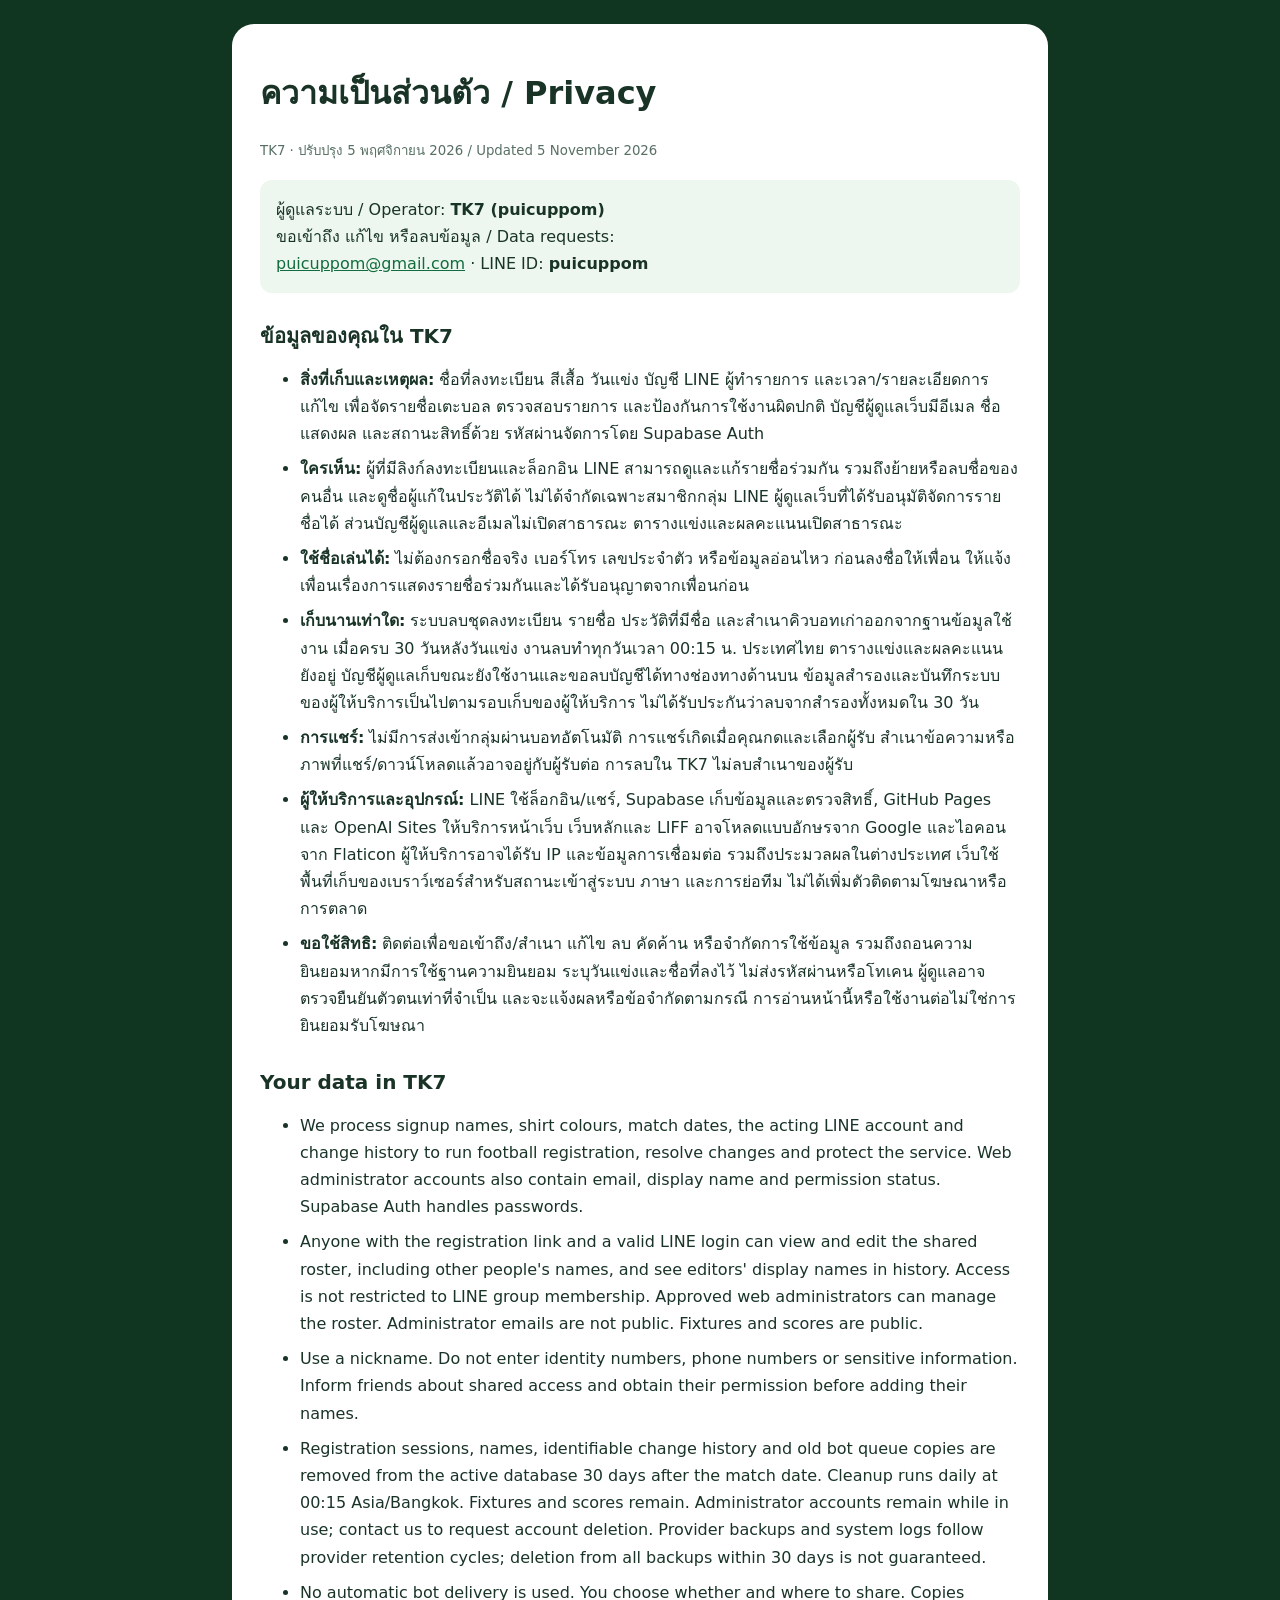
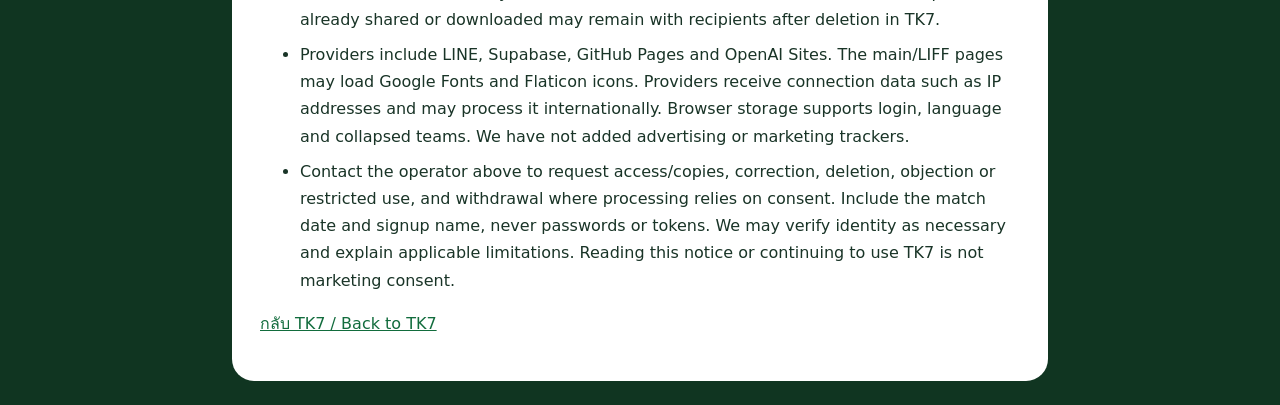
==== privacy.html @ 13239fbf "Audit privacy, enforce 30-day registration retention and fix browser recovery for 5.1.1" ====
<!doctype html>
<html lang="th">
<head>
<meta charset="utf-8">
<meta name="viewport" content="width=device-width,initial-scale=1">
<meta name="referrer" content="no-referrer">
<meta http-equiv="Content-Security-Policy" content="default-src 'none'; style-src 'unsafe-inline'; base-uri 'none'; form-action 'none'">
<title>TK7 · ความเป็นส่วนตัว / Privacy</title>
<style>body{margin:0;background:#103521;color:#193427;font:16px/1.7 system-ui,sans-serif}main{max-width:760px;margin:24px auto;padding:28px;background:#fff;border-radius:22px}h1,h2{line-height:1.3}h2{font-size:20px;margin-top:30px}a{color:#126c3d}small{color:#587063}.contact{padding:16px;background:#edf7ef;border-radius:12px}li{margin:8px 0}@media(max-width:800px){main{margin:12px;padding:20px}}</style>
</head>
<body><main>
<h1>ความเป็นส่วนตัว / Privacy</h1>
<small>TK7 · ปรับปรุง 5 พฤศจิกายน 2026 / Updated 5 November 2026</small>
<p class="contact">ผู้ดูแลระบบ / Operator: <strong>TK7 (puicuppom)</strong><br>ขอเข้าถึง แก้ไข หรือลบข้อมูล / Data requests:<br><a href="mailto:puicuppom@gmail.com?subject=TK7%20personal%20data%20request">puicuppom@gmail.com</a> · LINE ID: <strong>puicuppom</strong></p>
<section aria-labelledby="thai"><h2 id="thai">ข้อมูลของคุณใน TK7</h2>
<ul>
<li><strong>สิ่งที่เก็บและเหตุผล:</strong> ชื่อที่ลงทะเบียน สีเสื้อ วันแข่ง บัญชี LINE ผู้ทำรายการ และเวลา/รายละเอียดการแก้ไข เพื่อจัดรายชื่อเตะบอล ตรวจสอบรายการ และป้องกันการใช้งานผิดปกติ บัญชีผู้ดูแลเว็บมีอีเมล ชื่อแสดงผล และสถานะสิทธิ์ด้วย รหัสผ่านจัดการโดย Supabase Auth</li>
<li><strong>ใครเห็น:</strong> ผู้ที่มีลิงก์ลงทะเบียนและล็อกอิน LINE สามารถดูและแก้รายชื่อร่วมกัน รวมถึงย้ายหรือลบชื่อของคนอื่น และดูชื่อผู้แก้ในประวัติได้ ไม่ได้จำกัดเฉพาะสมาชิกกลุ่ม LINE ผู้ดูแลเว็บที่ได้รับอนุมัติจัดการรายชื่อได้ ส่วนบัญชีผู้ดูแลและอีเมลไม่เปิดสาธารณะ ตารางแข่งและผลคะแนนเปิดสาธารณะ</li>
<li><strong>ใช้ชื่อเล่นได้:</strong> ไม่ต้องกรอกชื่อจริง เบอร์โทร เลขประจำตัว หรือข้อมูลอ่อนไหว ก่อนลงชื่อให้เพื่อน ให้แจ้งเพื่อนเรื่องการแสดงรายชื่อร่วมกันและได้รับอนุญาตจากเพื่อนก่อน</li>
<li><strong>เก็บนานเท่าใด:</strong> ระบบลบชุดลงทะเบียน รายชื่อ ประวัติที่มีชื่อ และสำเนาคิวบอทเก่าออกจากฐานข้อมูลใช้งาน เมื่อครบ 30 วันหลังวันแข่ง งานลบทำทุกวันเวลา 00:15 น. ประเทศไทย ตารางแข่งและผลคะแนนยังอยู่ บัญชีผู้ดูแลเก็บขณะยังใช้งานและขอลบบัญชีได้ทางช่องทางด้านบน ข้อมูลสำรองและบันทึกระบบของผู้ให้บริการเป็นไปตามรอบเก็บของผู้ให้บริการ ไม่ได้รับประกันว่าลบจากสำรองทั้งหมดใน 30 วัน</li>
<li><strong>การแชร์:</strong> ไม่มีการส่งเข้ากลุ่มผ่านบอทอัตโนมัติ การแชร์เกิดเมื่อคุณกดและเลือกผู้รับ สำเนาข้อความหรือภาพที่แชร์/ดาวน์โหลดแล้วอาจอยู่กับผู้รับต่อ การลบใน TK7 ไม่ลบสำเนาของผู้รับ</li>
<li><strong>ผู้ให้บริการและอุปกรณ์:</strong> LINE ใช้ล็อกอิน/แชร์, Supabase เก็บข้อมูลและตรวจสิทธิ์, GitHub Pages และ OpenAI Sites ให้บริการหน้าเว็บ เว็บหลักและ LIFF อาจโหลดแบบอักษรจาก Google และไอคอนจาก Flaticon ผู้ให้บริการอาจได้รับ IP และข้อมูลการเชื่อมต่อ รวมถึงประมวลผลในต่างประเทศ เว็บใช้พื้นที่เก็บของเบราว์เซอร์สำหรับสถานะเข้าสู่ระบบ ภาษา และการย่อทีม ไม่ได้เพิ่มตัวติดตามโฆษณาหรือการตลาด</li>
<li><strong>ขอใช้สิทธิ:</strong> ติดต่อเพื่อขอเข้าถึง/สำเนา แก้ไข ลบ คัดค้าน หรือจำกัดการใช้ข้อมูล รวมถึงถอนความยินยอมหากมีการใช้ฐานความยินยอม ระบุวันแข่งและชื่อที่ลงไว้ ไม่ส่งรหัสผ่านหรือโทเคน ผู้ดูแลอาจตรวจยืนยันตัวตนเท่าที่จำเป็น และจะแจ้งผลหรือข้อจำกัดตามกรณี การอ่านหน้านี้หรือใช้งานต่อไม่ใช่การยินยอมรับโฆษณา</li>
</ul></section>
<section lang="en" aria-labelledby="english"><h2 id="english">Your data in TK7</h2>
<ul>
<li>We process signup names, shirt colours, match dates, the acting LINE account and change history to run football registration, resolve changes and protect the service. Web administrator accounts also contain email, display name and permission status. Supabase Auth handles passwords.</li>
<li>Anyone with the registration link and a valid LINE login can view and edit the shared roster, including other people's names, and see editors' display names in history. Access is not restricted to LINE group membership. Approved web administrators can manage the roster. Administrator emails are not public. Fixtures and scores are public.</li>
<li>Use a nickname. Do not enter identity numbers, phone numbers or sensitive information. Inform friends about shared access and obtain their permission before adding their names.</li>
<li>Registration sessions, names, identifiable change history and old bot queue copies are removed from the active database 30 days after the match date. Cleanup runs daily at 00:15 Asia/Bangkok. Fixtures and scores remain. Administrator accounts remain while in use; contact us to request account deletion. Provider backups and system logs follow provider retention cycles; deletion from all backups within 30 days is not guaranteed.</li>
<li>No automatic bot delivery is used. You choose whether and where to share. Copies already shared or downloaded may remain with recipients after deletion in TK7.</li>
<li>Providers include LINE, Supabase, GitHub Pages and OpenAI Sites. The main/LIFF pages may load Google Fonts and Flaticon icons. Providers receive connection data such as IP addresses and may process it internationally. Browser storage supports login, language and collapsed teams. We have not added advertising or marketing trackers.</li>
<li>Contact the operator above to request access/copies, correction, deletion, objection or restricted use, and withdrawal where processing relies on consent. Include the match date and signup name, never passwords or tokens. We may verify identity as necessary and explain applicable limitations. Reading this notice or continuing to use TK7 is not marketing consent.</li>
</ul></section>
<p><a href="https://puimanagerfootball.github.io/TK7/" rel="noreferrer">กลับ TK7 / Back to TK7</a></p>
</main></body></html>
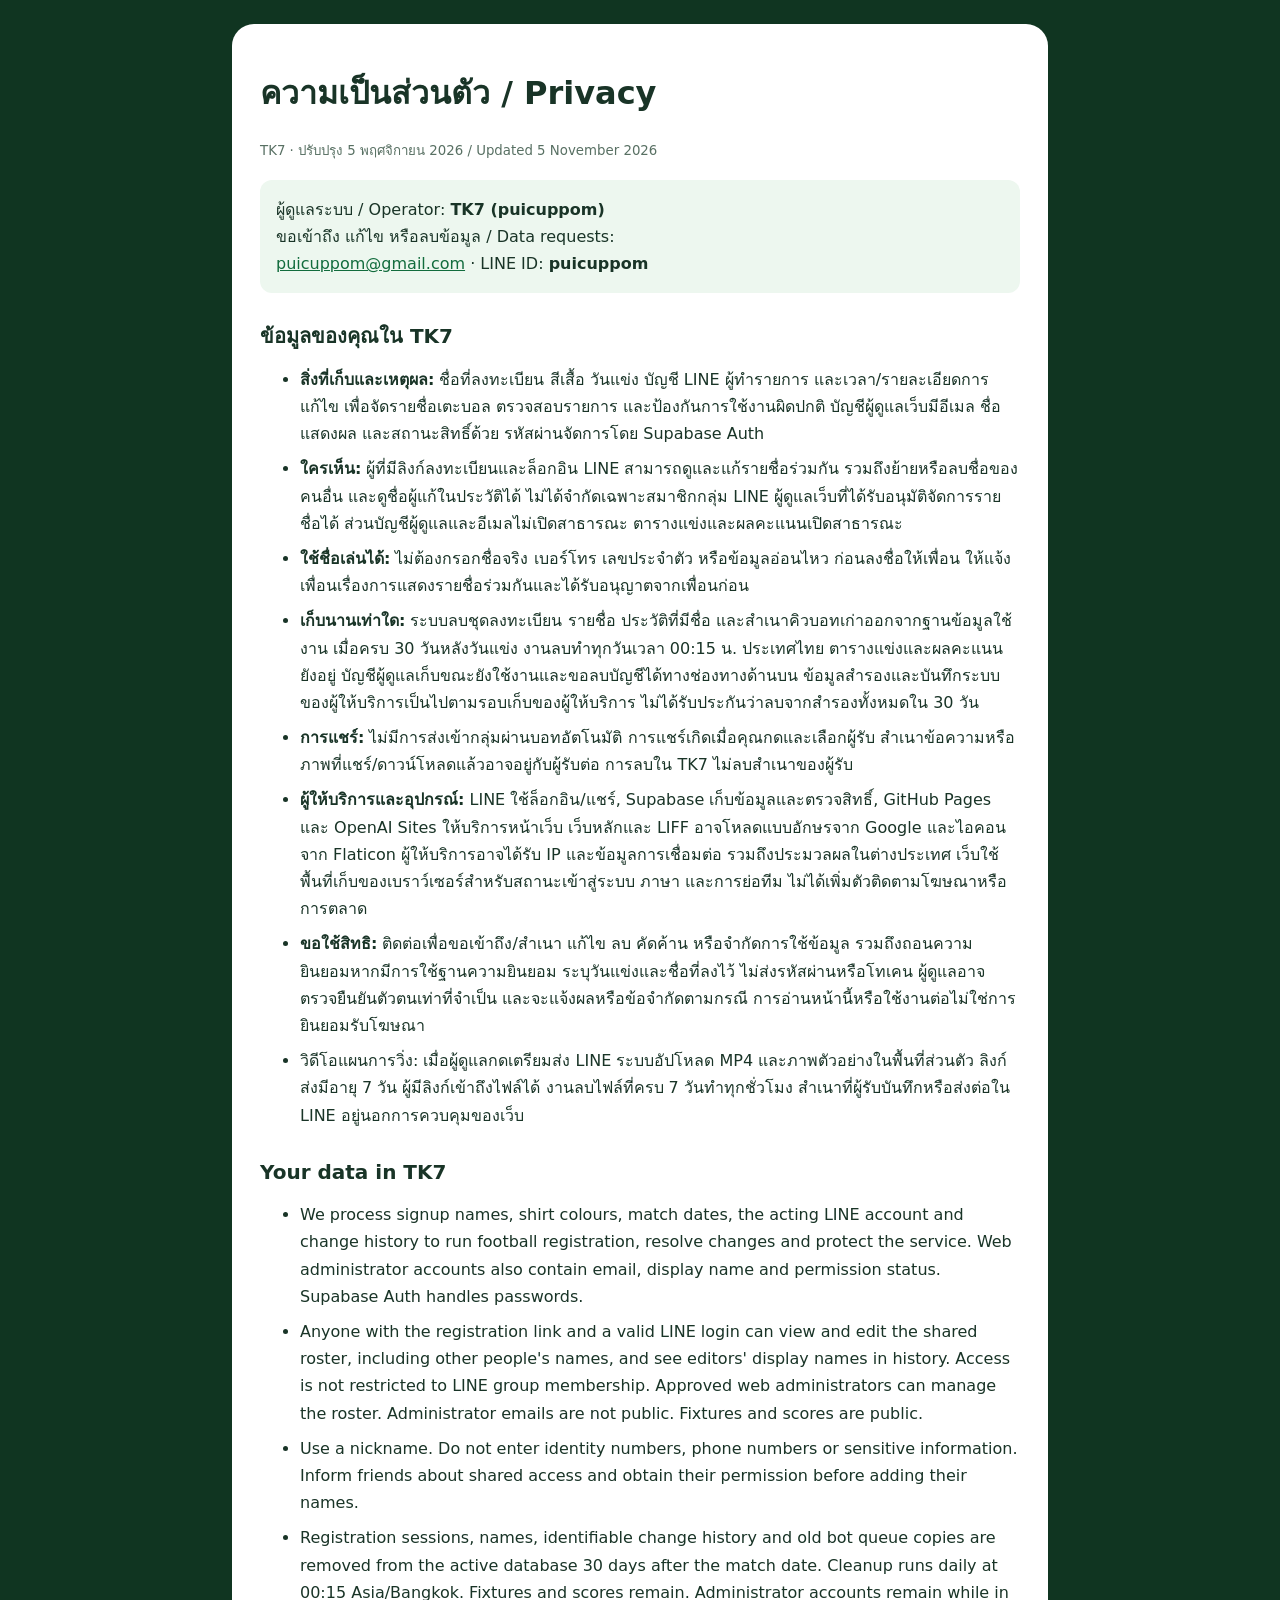
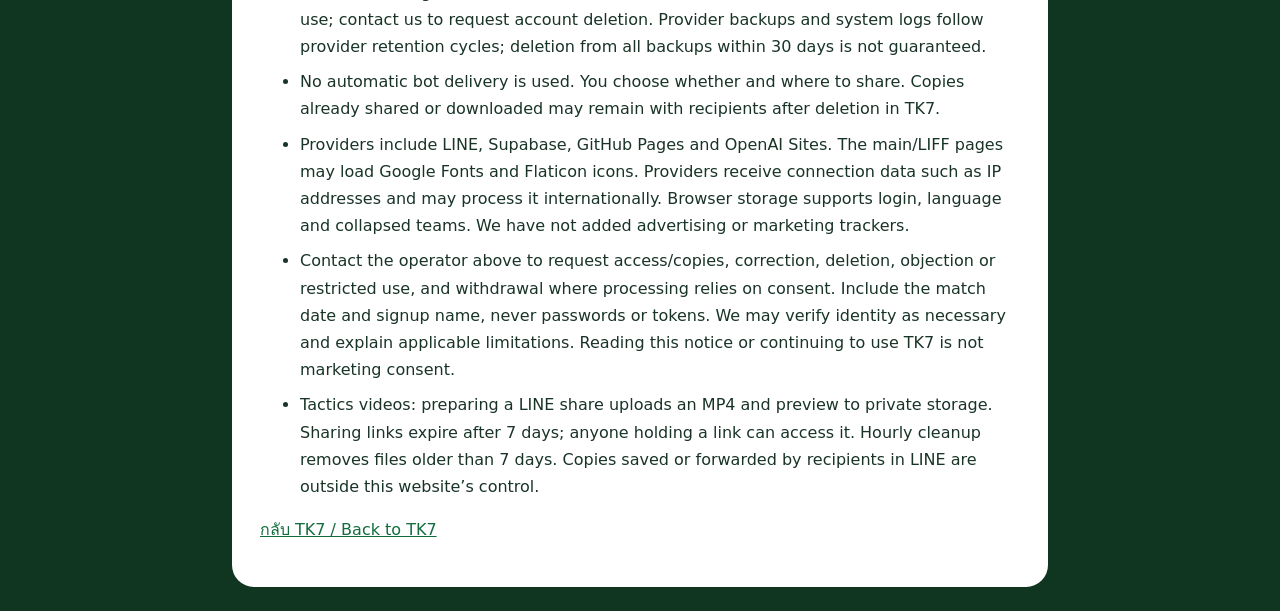
==== commit 6c1ff8db: "Fix desktop LINE video sharing with private temporary media" ====
--- a/privacy.html
+++ b/privacy.html
@@ -21,7 +21,7 @@
 <li><strong>การแชร์:</strong> ไม่มีการส่งเข้ากลุ่มผ่านบอทอัตโนมัติ การแชร์เกิดเมื่อคุณกดและเลือกผู้รับ สำเนาข้อความหรือภาพที่แชร์/ดาวน์โหลดแล้วอาจอยู่กับผู้รับต่อ การลบใน TK7 ไม่ลบสำเนาของผู้รับ</li>
 <li><strong>ผู้ให้บริการและอุปกรณ์:</strong> LINE ใช้ล็อกอิน/แชร์, Supabase เก็บข้อมูลและตรวจสิทธิ์, GitHub Pages และ OpenAI Sites ให้บริการหน้าเว็บ เว็บหลักและ LIFF อาจโหลดแบบอักษรจาก Google และไอคอนจาก Flaticon ผู้ให้บริการอาจได้รับ IP และข้อมูลการเชื่อมต่อ รวมถึงประมวลผลในต่างประเทศ เว็บใช้พื้นที่เก็บของเบราว์เซอร์สำหรับสถานะเข้าสู่ระบบ ภาษา และการย่อทีม ไม่ได้เพิ่มตัวติดตามโฆษณาหรือการตลาด</li>
 <li><strong>ขอใช้สิทธิ:</strong> ติดต่อเพื่อขอเข้าถึง/สำเนา แก้ไข ลบ คัดค้าน หรือจำกัดการใช้ข้อมูล รวมถึงถอนความยินยอมหากมีการใช้ฐานความยินยอม ระบุวันแข่งและชื่อที่ลงไว้ ไม่ส่งรหัสผ่านหรือโทเคน ผู้ดูแลอาจตรวจยืนยันตัวตนเท่าที่จำเป็น และจะแจ้งผลหรือข้อจำกัดตามกรณี การอ่านหน้านี้หรือใช้งานต่อไม่ใช่การยินยอมรับโฆษณา</li>
-</ul></section>
+<li>วิดีโอแผนการวิ่ง: เมื่อผู้ดูแลกดเตรียมส่ง LINE ระบบอัปโหลด MP4 และภาพตัวอย่างในพื้นที่ส่วนตัว ลิงก์ส่งมีอายุ 7 วัน ผู้มีลิงก์เข้าถึงไฟล์ได้ งานลบไฟล์ที่ครบ 7 วันทำทุกชั่วโมง สำเนาที่ผู้รับบันทึกหรือส่งต่อใน LINE อยู่นอกการควบคุมของเว็บ</li></ul></section>
 <section lang="en" aria-labelledby="english"><h2 id="english">Your data in TK7</h2>
 <ul>
 <li>We process signup names, shirt colours, match dates, the acting LINE account and change history to run football registration, resolve changes and protect the service. Web administrator accounts also contain email, display name and permission status. Supabase Auth handles passwords.</li>
@@ -31,6 +31,6 @@
 <li>No automatic bot delivery is used. You choose whether and where to share. Copies already shared or downloaded may remain with recipients after deletion in TK7.</li>
 <li>Providers include LINE, Supabase, GitHub Pages and OpenAI Sites. The main/LIFF pages may load Google Fonts and Flaticon icons. Providers receive connection data such as IP addresses and may process it internationally. Browser storage supports login, language and collapsed teams. We have not added advertising or marketing trackers.</li>
 <li>Contact the operator above to request access/copies, correction, deletion, objection or restricted use, and withdrawal where processing relies on consent. Include the match date and signup name, never passwords or tokens. We may verify identity as necessary and explain applicable limitations. Reading this notice or continuing to use TK7 is not marketing consent.</li>
-</ul></section>
+<li>Tactics videos: preparing a LINE share uploads an MP4 and preview to private storage. Sharing links expire after 7 days; anyone holding a link can access it. Hourly cleanup removes files older than 7 days. Copies saved or forwarded by recipients in LINE are outside this website’s control.</li></ul></section>
 <p><a href="https://puimanagerfootball.github.io/TK7/" rel="noreferrer">กลับ TK7 / Back to TK7</a></p>
 </main></body></html>
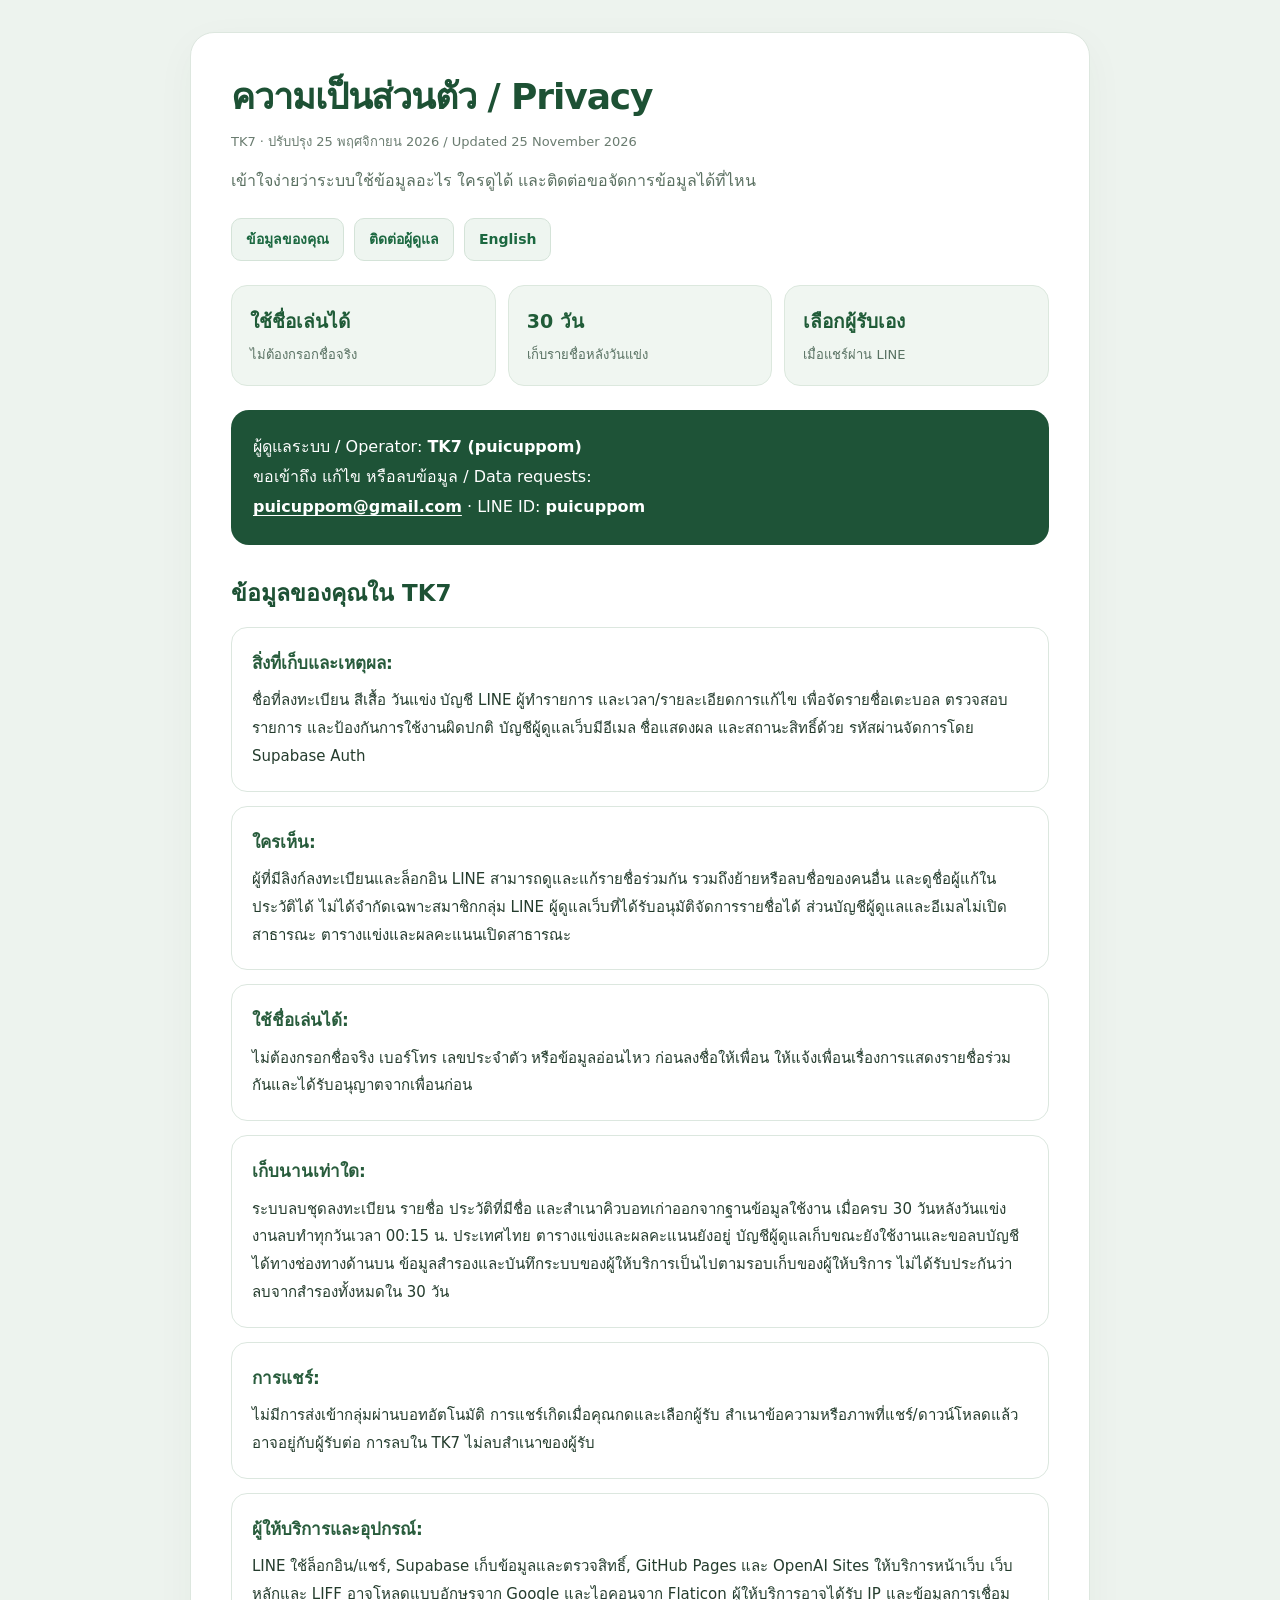
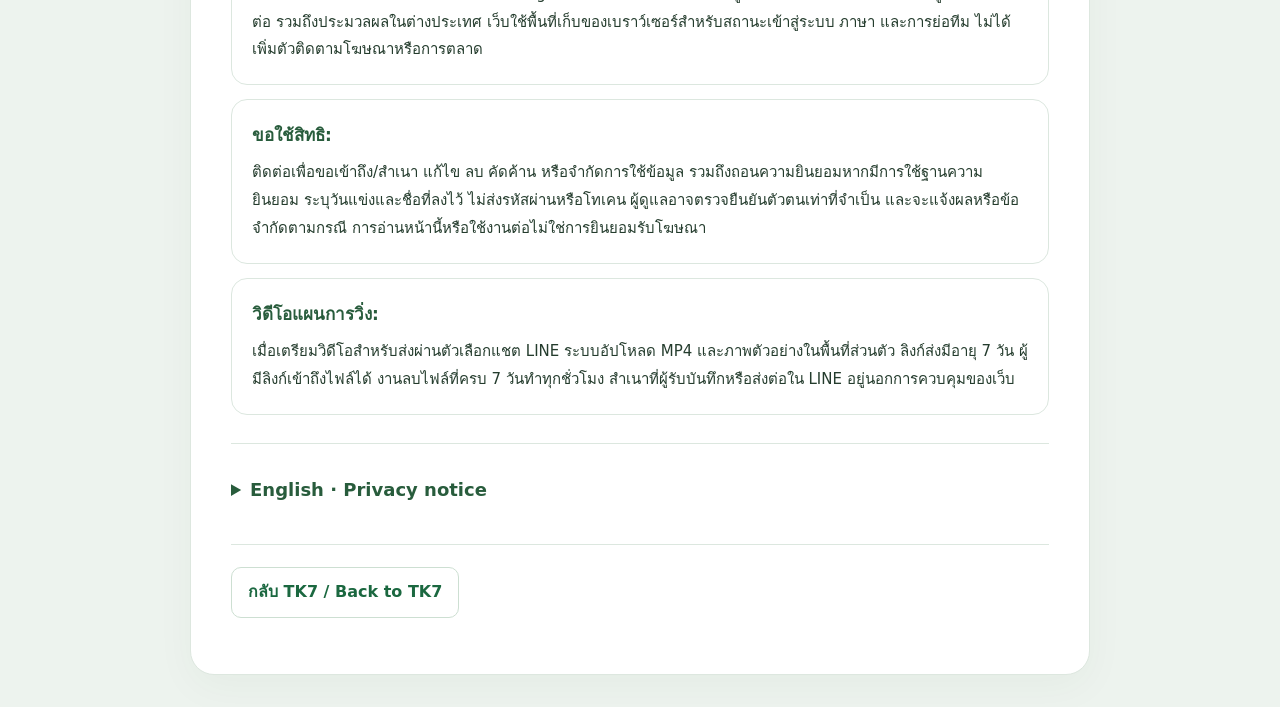
==== commit d3f58ad7: "Organize privacy help and member panels with consistent mobile colors for 6.9.5" ====
--- a/privacy.html
+++ b/privacy.html
@@ -6,12 +6,14 @@
 <meta name="referrer" content="no-referrer">
 <meta http-equiv="Content-Security-Policy" content="default-src 'none'; style-src 'unsafe-inline'; base-uri 'none'; form-action 'none'">
 <title>TK7 · ความเป็นส่วนตัว / Privacy</title>
-<style>body{margin:0;background:#103521;color:#193427;font:16px/1.7 system-ui,sans-serif}main{max-width:760px;margin:24px auto;padding:28px;background:#fff;border-radius:22px}h1,h2{line-height:1.3}h2{font-size:20px;margin-top:30px}a{color:#126c3d}small{color:#587063}.contact{padding:16px;background:#edf7ef;border-radius:12px}li{margin:8px 0}@media(max-width:800px){main{margin:12px;padding:20px}}</style>
+<style>
+*{box-sizing:border-box}html{scroll-behavior:smooth;scroll-padding-top:20px}body{margin:0;background:#edf3ee;color:#243c2d;font:16px/1.8 system-ui,sans-serif}main{max-width:900px;margin:32px auto;padding:40px;background:#fff;border:1px solid #dde7df;border-radius:24px;box-shadow:0 12px 40px #1c46200a}h1{font-size:clamp(25px,4vw,36px);letter-spacing:-.03em;margin:0 0 8px;line-height:1.35;color:#1d5134}h2{font-size:23px;line-height:1.4;margin:32px 0 18px;color:#1d5134}small{display:block;color:#6a7c70;font-size:13px}a{color:#1b6840;text-underline-offset:3px;overflow-wrap:anywhere}a:focus-visible,summary:focus-visible{outline:3px solid #2f759b;outline-offset:4px}nav{display:flex;gap:10px;flex-wrap:wrap;margin:22px 0}nav a{padding:8px 14px;background:#eef5f0;border:1px solid #d4e3d8;border-radius:10px;text-decoration:none;font-size:14px;font-weight:600}.privacy-lead{color:#5a7061;max-width:65ch;margin:14px 0}.privacy-facts{display:grid;grid-template-columns:repeat(3,minmax(0,1fr));gap:12px;margin:24px 0}.privacy-facts div{padding:18px;background:#f0f6f1;border:1px solid #dce8de;border-radius:16px}.privacy-facts strong{display:block;font-size:19px;color:#205c38}.privacy-facts span{display:block;font-size:13px;color:#587162;margin-top:5px}.contact{padding:22px;background:#1e5337;color:#fff;border-radius:18px;line-height:1.9}.contact a{color:#fff;font-weight:600}.contact strong{color:#fff}ul{list-style:none;padding:0;margin:0;display:grid;gap:14px}li{padding:20px;border:1px solid #dce7df;border-radius:16px;background:#fff;line-height:1.85;font-size:15px;overflow-wrap:anywhere}li>strong:first-child{display:block;color:#285c3c;font-size:17px;margin-bottom:8px}details{margin-top:28px;border-top:1px solid #dce7df;padding-top:20px}summary{cursor:pointer;padding:10px 0;font-size:18px;font-weight:600;color:#285c3c}details h2{margin-top:18px}.back-link{display:inline-flex;padding:10px 16px;border:1px solid #cddfd2;border-radius:10px;text-decoration:none;font-weight:600}.privacy-footer{border-top:1px solid #dce7df;margin-top:28px;padding-top:22px}@media(max-width:600px){main{margin:12px;padding:24px 18px;border-radius:20px}.privacy-facts{gap:8px}.privacy-facts div{padding:12px 9px}.privacy-facts strong{font-size:16px}.privacy-facts span{font-size:12px}li{padding:17px}.contact{padding:18px}}@media(prefers-reduced-motion:reduce){html{scroll-behavior:auto}}
+</style>
 </head>
 <body><main>
 <h1>ความเป็นส่วนตัว / Privacy</h1>
-<small>TK7 · ปรับปรุง 5 พฤศจิกายน 2026 / Updated 5 November 2026</small>
-<p class="contact">ผู้ดูแลระบบ / Operator: <strong>TK7 (puicuppom)</strong><br>ขอเข้าถึง แก้ไข หรือลบข้อมูล / Data requests:<br><a href="mailto:puicuppom@gmail.com?subject=TK7%20personal%20data%20request">puicuppom@gmail.com</a> · LINE ID: <strong>puicuppom</strong></p>
+<small>TK7 · ปรับปรุง 25 พฤศจิกายน 2026 / Updated 25 November 2026</small><p class="privacy-lead">เข้าใจง่ายว่าระบบใช้ข้อมูลอะไร ใครดูได้ และติดต่อขอจัดการข้อมูลได้ที่ไหน</p><nav aria-label="หัวข้อความเป็นส่วนตัว"><a href="#thai">ข้อมูลของคุณ</a><a href="#privacy-contact">ติดต่อผู้ดูแล</a><a href="#english-section">English</a></nav><div class="privacy-facts"><div><strong>ใช้ชื่อเล่นได้</strong><span>ไม่ต้องกรอกชื่อจริง</span></div><div><strong>30 วัน</strong><span>เก็บรายชื่อหลังวันแข่ง</span></div><div><strong>เลือกผู้รับเอง</strong><span>เมื่อแชร์ผ่าน LINE</span></div></div>
+<p class="contact" id="privacy-contact">ผู้ดูแลระบบ / Operator: <strong>TK7 (puicuppom)</strong><br>ขอเข้าถึง แก้ไข หรือลบข้อมูล / Data requests:<br><a href="mailto:puicuppom@gmail.com?subject=TK7%20personal%20data%20request">puicuppom@gmail.com</a> · LINE ID: <strong>puicuppom</strong></p>
 <section aria-labelledby="thai"><h2 id="thai">ข้อมูลของคุณใน TK7</h2>
 <ul>
 <li><strong>สิ่งที่เก็บและเหตุผล:</strong> ชื่อที่ลงทะเบียน สีเสื้อ วันแข่ง บัญชี LINE ผู้ทำรายการ และเวลา/รายละเอียดการแก้ไข เพื่อจัดรายชื่อเตะบอล ตรวจสอบรายการ และป้องกันการใช้งานผิดปกติ บัญชีผู้ดูแลเว็บมีอีเมล ชื่อแสดงผล และสถานะสิทธิ์ด้วย รหัสผ่านจัดการโดย Supabase Auth</li>
@@ -21,16 +23,16 @@
 <li><strong>การแชร์:</strong> ไม่มีการส่งเข้ากลุ่มผ่านบอทอัตโนมัติ การแชร์เกิดเมื่อคุณกดและเลือกผู้รับ สำเนาข้อความหรือภาพที่แชร์/ดาวน์โหลดแล้วอาจอยู่กับผู้รับต่อ การลบใน TK7 ไม่ลบสำเนาของผู้รับ</li>
 <li><strong>ผู้ให้บริการและอุปกรณ์:</strong> LINE ใช้ล็อกอิน/แชร์, Supabase เก็บข้อมูลและตรวจสิทธิ์, GitHub Pages และ OpenAI Sites ให้บริการหน้าเว็บ เว็บหลักและ LIFF อาจโหลดแบบอักษรจาก Google และไอคอนจาก Flaticon ผู้ให้บริการอาจได้รับ IP และข้อมูลการเชื่อมต่อ รวมถึงประมวลผลในต่างประเทศ เว็บใช้พื้นที่เก็บของเบราว์เซอร์สำหรับสถานะเข้าสู่ระบบ ภาษา และการย่อทีม ไม่ได้เพิ่มตัวติดตามโฆษณาหรือการตลาด</li>
 <li><strong>ขอใช้สิทธิ:</strong> ติดต่อเพื่อขอเข้าถึง/สำเนา แก้ไข ลบ คัดค้าน หรือจำกัดการใช้ข้อมูล รวมถึงถอนความยินยอมหากมีการใช้ฐานความยินยอม ระบุวันแข่งและชื่อที่ลงไว้ ไม่ส่งรหัสผ่านหรือโทเคน ผู้ดูแลอาจตรวจยืนยันตัวตนเท่าที่จำเป็น และจะแจ้งผลหรือข้อจำกัดตามกรณี การอ่านหน้านี้หรือใช้งานต่อไม่ใช่การยินยอมรับโฆษณา</li>
-<li>วิดีโอแผนการวิ่ง: เมื่อผู้ดูแลกดเตรียมส่ง LINE ระบบอัปโหลด MP4 และภาพตัวอย่างในพื้นที่ส่วนตัว ลิงก์ส่งมีอายุ 7 วัน ผู้มีลิงก์เข้าถึงไฟล์ได้ งานลบไฟล์ที่ครบ 7 วันทำทุกชั่วโมง สำเนาที่ผู้รับบันทึกหรือส่งต่อใน LINE อยู่นอกการควบคุมของเว็บ</li></ul></section>
-<section lang="en" aria-labelledby="english"><h2 id="english">Your data in TK7</h2>
+<li><strong>วิดีโอแผนการวิ่ง:</strong> เมื่อเตรียมวิดีโอสำหรับส่งผ่านตัวเลือกแชต LINE ระบบอัปโหลด MP4 และภาพตัวอย่างในพื้นที่ส่วนตัว ลิงก์ส่งมีอายุ 7 วัน ผู้มีลิงก์เข้าถึงไฟล์ได้ งานลบไฟล์ที่ครบ 7 วันทำทุกชั่วโมง สำเนาที่ผู้รับบันทึกหรือส่งต่อใน LINE อยู่นอกการควบคุมของเว็บ</li></ul></section>
+<details id="english-section"><summary>English · Privacy notice</summary><section lang="en" aria-labelledby="english"><h2 id="english">Your data in TK7</h2>
 <ul>
-<li>We process signup names, shirt colours, match dates, the acting LINE account and change history to run football registration, resolve changes and protect the service. Web administrator accounts also contain email, display name and permission status. Supabase Auth handles passwords.</li>
-<li>Anyone with the registration link and a valid LINE login can view and edit the shared roster, including other people's names, and see editors' display names in history. Access is not restricted to LINE group membership. Approved web administrators can manage the roster. Administrator emails are not public. Fixtures and scores are public.</li>
-<li>Use a nickname. Do not enter identity numbers, phone numbers or sensitive information. Inform friends about shared access and obtain their permission before adding their names.</li>
-<li>Registration sessions, names, identifiable change history and old bot queue copies are removed from the active database 30 days after the match date. Cleanup runs daily at 00:15 Asia/Bangkok. Fixtures and scores remain. Administrator accounts remain while in use; contact us to request account deletion. Provider backups and system logs follow provider retention cycles; deletion from all backups within 30 days is not guaranteed.</li>
-<li>No automatic bot delivery is used. You choose whether and where to share. Copies already shared or downloaded may remain with recipients after deletion in TK7.</li>
-<li>Providers include LINE, Supabase, GitHub Pages and OpenAI Sites. The main/LIFF pages may load Google Fonts and Flaticon icons. Providers receive connection data such as IP addresses and may process it internationally. Browser storage supports login, language and collapsed teams. We have not added advertising or marketing trackers.</li>
-<li>Contact the operator above to request access/copies, correction, deletion, objection or restricted use, and withdrawal where processing relies on consent. Include the match date and signup name, never passwords or tokens. We may verify identity as necessary and explain applicable limitations. Reading this notice or continuing to use TK7 is not marketing consent.</li>
-<li>Tactics videos: preparing a LINE share uploads an MP4 and preview to private storage. Sharing links expire after 7 days; anyone holding a link can access it. Hourly cleanup removes files older than 7 days. Copies saved or forwarded by recipients in LINE are outside this website’s control.</li></ul></section>
-<p><a href="https://puimanagerfootball.github.io/TK7/" rel="noreferrer">กลับ TK7 / Back to TK7</a></p>
+<li><strong>Data we use</strong>We process signup names, shirt colours, match dates, the acting LINE account and change history to run football registration, resolve changes and protect the service. Web administrator accounts also contain email, display name and permission status. Supabase Auth handles passwords.</li>
+<li><strong>Who can access it</strong>Anyone with the registration link and a valid LINE login can view and edit the shared roster, including other people's names, and see editors' display names in history. Access is not restricted to LINE group membership. Approved web administrators can manage the roster. Administrator emails are not public. Fixtures and scores are public.</li>
+<li><strong>Use a nickname</strong>Use a nickname. Do not enter identity numbers, phone numbers or sensitive information. Inform friends about shared access and obtain their permission before adding their names.</li>
+<li><strong>How long we keep data</strong>Registration sessions, names, identifiable change history and old bot queue copies are removed from the active database 30 days after the match date. Cleanup runs daily at 00:15 Asia/Bangkok. Fixtures and scores remain. Administrator accounts remain while in use; contact us to request account deletion. Provider backups and system logs follow provider retention cycles; deletion from all backups within 30 days is not guaranteed.</li>
+<li><strong>Sharing</strong>No automatic bot delivery is used. You choose whether and where to share. Copies already shared or downloaded may remain with recipients after deletion in TK7.</li>
+<li><strong>Services and browser storage</strong>Providers include LINE, Supabase, GitHub Pages and OpenAI Sites. The main/LIFF pages may load Google Fonts and Flaticon icons. Providers receive connection data such as IP addresses and may process it internationally. Browser storage supports login, language and collapsed teams. We have not added advertising or marketing trackers.</li>
+<li><strong>Your choices and requests</strong>Contact the operator above to request access/copies, correction, deletion, objection or restricted use, and withdrawal where processing relies on consent. Include the match date and signup name, never passwords or tokens. We may verify identity as necessary and explain applicable limitations. Reading this notice or continuing to use TK7 is not marketing consent.</li>
+<li><strong>Tactics videos</strong> Preparing a LINE share uploads an MP4 and preview to private storage. Sharing links expire after 7 days; anyone holding a link can access it. Hourly cleanup removes files older than 7 days. Copies saved or forwarded by recipients in LINE are outside this website’s control.</li></ul></section>
+</details><p class="privacy-footer"><a class="back-link" href="https://puimanagerfootball.github.io/TK7/" rel="noreferrer">กลับ TK7 / Back to TK7</a></p>
 </main></body></html>
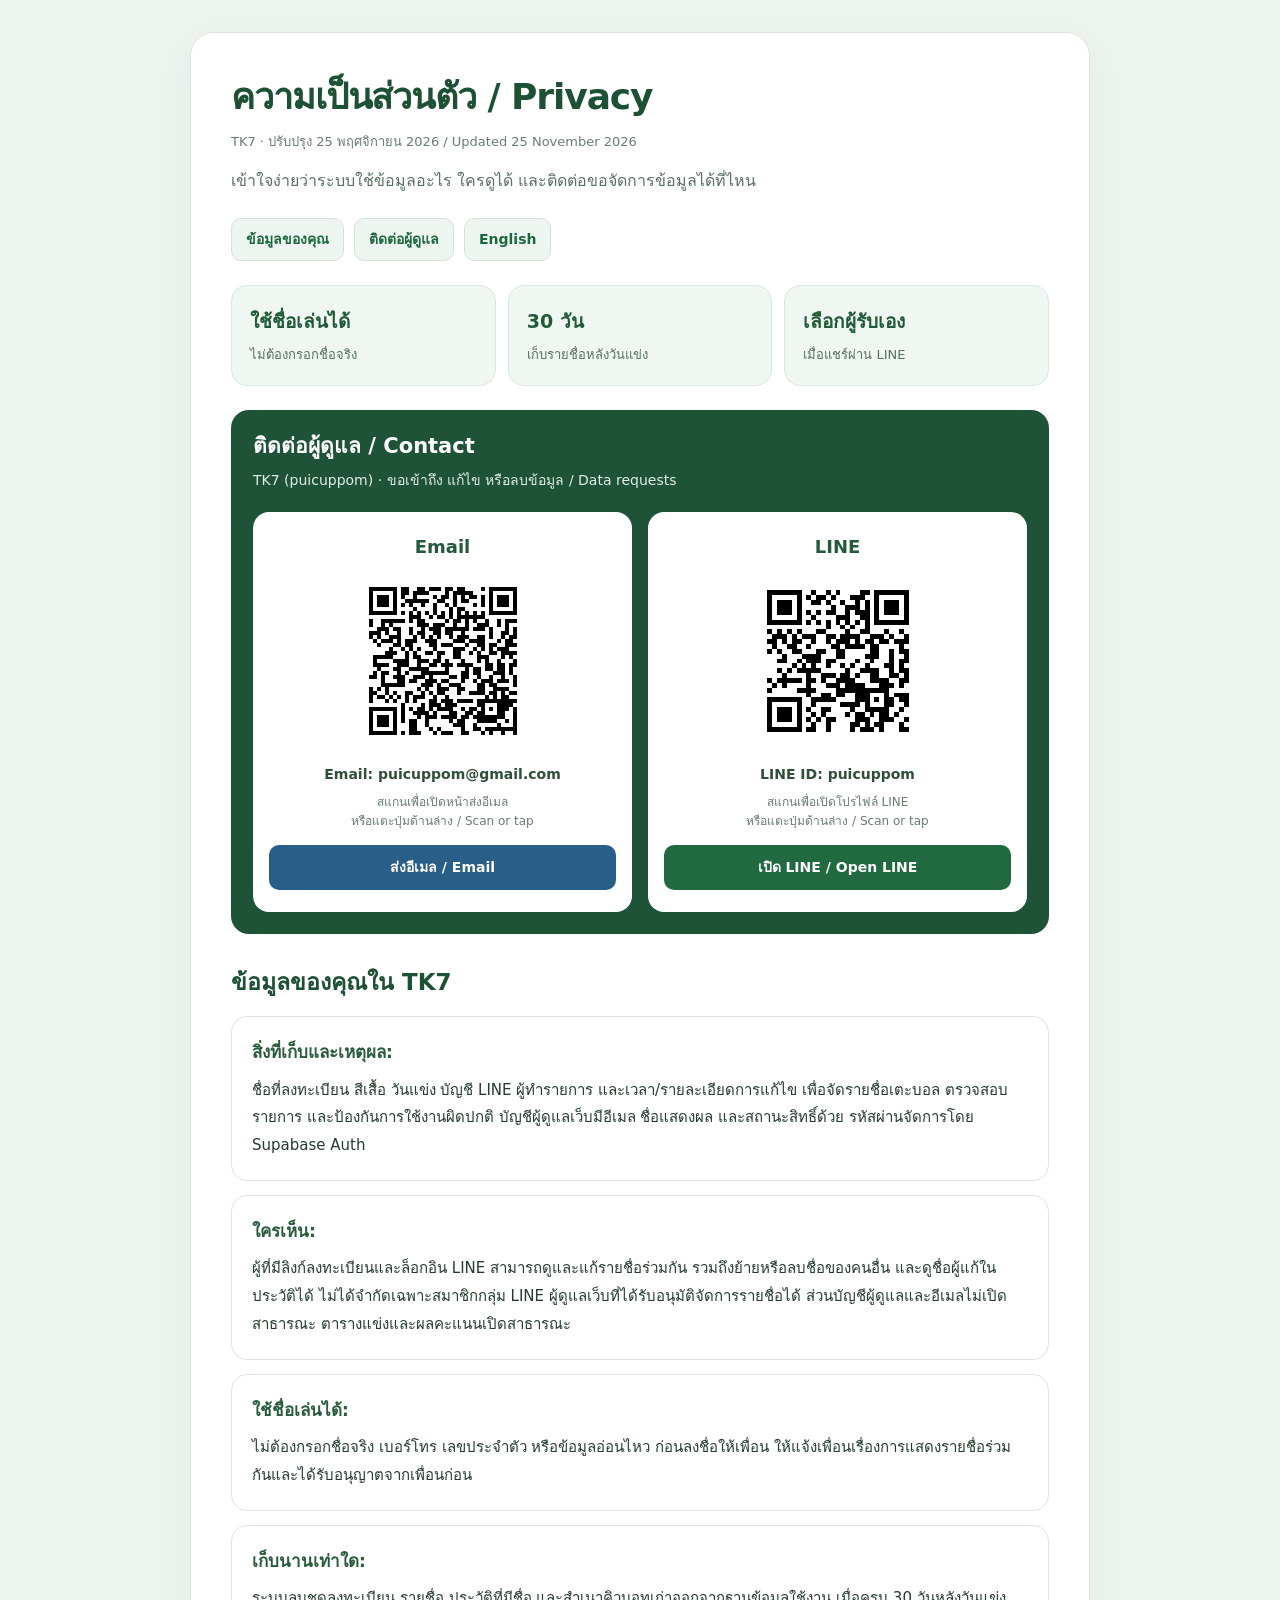
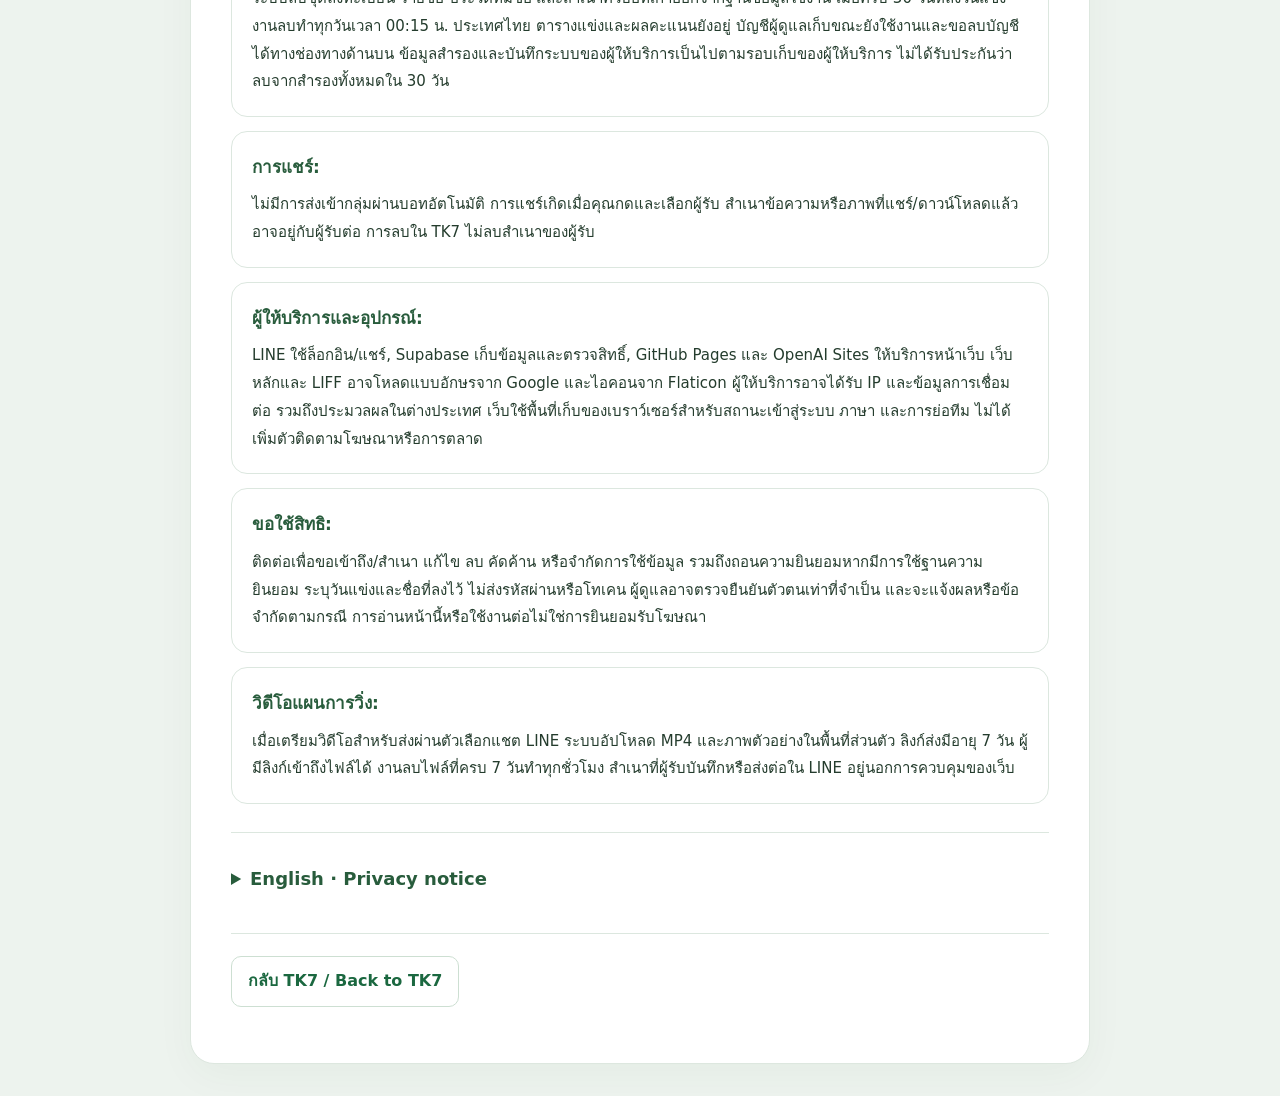
==== commit 11995e71: "Add verified email and LINE contact QR cards for 6.9.6" ====
--- a/privacy.html
+++ b/privacy.html
@@ -8,12 +8,15 @@
 <title>TK7 · ความเป็นส่วนตัว / Privacy</title>
 <style>
 *{box-sizing:border-box}html{scroll-behavior:smooth;scroll-padding-top:20px}body{margin:0;background:#edf3ee;color:#243c2d;font:16px/1.8 system-ui,sans-serif}main{max-width:900px;margin:32px auto;padding:40px;background:#fff;border:1px solid #dde7df;border-radius:24px;box-shadow:0 12px 40px #1c46200a}h1{font-size:clamp(25px,4vw,36px);letter-spacing:-.03em;margin:0 0 8px;line-height:1.35;color:#1d5134}h2{font-size:23px;line-height:1.4;margin:32px 0 18px;color:#1d5134}small{display:block;color:#6a7c70;font-size:13px}a{color:#1b6840;text-underline-offset:3px;overflow-wrap:anywhere}a:focus-visible,summary:focus-visible{outline:3px solid #2f759b;outline-offset:4px}nav{display:flex;gap:10px;flex-wrap:wrap;margin:22px 0}nav a{padding:8px 14px;background:#eef5f0;border:1px solid #d4e3d8;border-radius:10px;text-decoration:none;font-size:14px;font-weight:600}.privacy-lead{color:#5a7061;max-width:65ch;margin:14px 0}.privacy-facts{display:grid;grid-template-columns:repeat(3,minmax(0,1fr));gap:12px;margin:24px 0}.privacy-facts div{padding:18px;background:#f0f6f1;border:1px solid #dce8de;border-radius:16px}.privacy-facts strong{display:block;font-size:19px;color:#205c38}.privacy-facts span{display:block;font-size:13px;color:#587162;margin-top:5px}.contact{padding:22px;background:#1e5337;color:#fff;border-radius:18px;line-height:1.9}.contact a{color:#fff;font-weight:600}.contact strong{color:#fff}ul{list-style:none;padding:0;margin:0;display:grid;gap:14px}li{padding:20px;border:1px solid #dce7df;border-radius:16px;background:#fff;line-height:1.85;font-size:15px;overflow-wrap:anywhere}li>strong:first-child{display:block;color:#285c3c;font-size:17px;margin-bottom:8px}details{margin-top:28px;border-top:1px solid #dce7df;padding-top:20px}summary{cursor:pointer;padding:10px 0;font-size:18px;font-weight:600;color:#285c3c}details h2{margin-top:18px}.back-link{display:inline-flex;padding:10px 16px;border:1px solid #cddfd2;border-radius:10px;text-decoration:none;font-weight:600}.privacy-footer{border-top:1px solid #dce7df;margin-top:28px;padding-top:22px}@media(max-width:600px){main{margin:12px;padding:24px 18px;border-radius:20px}.privacy-facts{gap:8px}.privacy-facts div{padding:12px 9px}.privacy-facts strong{font-size:16px}.privacy-facts span{font-size:12px}li{padding:17px}.contact{padding:18px}}@media(prefers-reduced-motion:reduce){html{scroll-behavior:auto}}
+.contact{margin:24px 0}.contact h2{color:#fff;font-size:21px;margin:0 0 6px}.contact-lead{font-size:14px;margin:0 0 18px;color:#e0efe5}.contact-grid{display:grid;grid-template-columns:repeat(2,minmax(0,1fr));gap:16px}.contact-card{background:#fff;color:#294332;padding:22px 16px;border-radius:16px;text-align:center;min-width:0}.contact-card h3{font-size:18px;color:#245a3b;margin:0 0 12px;line-height:1.4}.contact-card svg{display:block;width:180px;max-width:100%;height:auto;margin:0 auto 12px;background:#fff;shape-rendering:crispEdges}.contact-card .contact-value{display:block;color:#304f3a;font-size:14px;font-weight:600;line-height:1.6;overflow-wrap:anywhere}.contact-card .contact-caption{font-size:12px;line-height:1.6;color:#687d6e;margin:8px 0 14px}.contact-card .contact-action{display:flex;align-items:center;justify-content:center;min-height:44px;padding:9px 12px;border-radius:10px;background:#216a40;color:#fff;font-size:14px;font-weight:600;text-decoration:none}.contact-card .email-action{background:#285e87}.contact-card .contact-action:focus-visible{outline:3px solid #eea63d;outline-offset:3px}@media(max-width:520px){.contact-grid{grid-template-columns:1fr}.contact-card{padding:18px}.contact-card svg{width:168px}}
 </style>
 </head>
 <body><main>
 <h1>ความเป็นส่วนตัว / Privacy</h1>
 <small>TK7 · ปรับปรุง 25 พฤศจิกายน 2026 / Updated 25 November 2026</small><p class="privacy-lead">เข้าใจง่ายว่าระบบใช้ข้อมูลอะไร ใครดูได้ และติดต่อขอจัดการข้อมูลได้ที่ไหน</p><nav aria-label="หัวข้อความเป็นส่วนตัว"><a href="#thai">ข้อมูลของคุณ</a><a href="#privacy-contact">ติดต่อผู้ดูแล</a><a href="#english-section">English</a></nav><div class="privacy-facts"><div><strong>ใช้ชื่อเล่นได้</strong><span>ไม่ต้องกรอกชื่อจริง</span></div><div><strong>30 วัน</strong><span>เก็บรายชื่อหลังวันแข่ง</span></div><div><strong>เลือกผู้รับเอง</strong><span>เมื่อแชร์ผ่าน LINE</span></div></div>
-<p class="contact" id="privacy-contact">ผู้ดูแลระบบ / Operator: <strong>TK7 (puicuppom)</strong><br>ขอเข้าถึง แก้ไข หรือลบข้อมูล / Data requests:<br><a href="mailto:puicuppom@gmail.com?subject=TK7%20personal%20data%20request">puicuppom@gmail.com</a> · LINE ID: <strong>puicuppom</strong></p>
+<section class="contact" id="privacy-contact" aria-labelledby="contact-heading"><h2 id="contact-heading">ติดต่อผู้ดูแล / Contact</h2><p class="contact-lead">TK7 (puicuppom) · ขอเข้าถึง แก้ไข หรือลบข้อมูล / Data requests</p><div class="contact-grid"><article class="contact-card"><h3>Email</h3><svg role="img" aria-label="QR อีเมล puicuppom@gmail.com" xmlns="http://www.w3.org/2000/svg" viewBox="0 0 45 45" shape-rendering="crispEdges"><path fill="#ffffff" d="M0 0h45v45H0z"/><path stroke="#000000" d="M4 4.5h7m1 0h2m2 0h2m1 0h3m1 0h2m1 0h2m4 0h1m1 0h7M4 5.5h1m5 0h1m1 0h2m1 0h4m4 0h1m1 0h5m4 0h1m5 0h1M4 6.5h1m1 0h3m1 0h1m1 0h1m2 0h1m4 0h1m1 0h2m1 0h1m1 0h1m1 0h2m1 0h1m1 0h1m1 0h3m1 0h1M4 7.5h1m1 0h3m1 0h1m2 0h6m2 0h2m2 0h1m1 0h2m3 0h1m1 0h1m1 0h3m1 0h1M4 8.5h1m1 0h3m1 0h1m1 0h1m1 0h1m2 0h1m2 0h1m2 0h1m1 0h1m4 0h1m1 0h1m1 0h1m1 0h3m1 0h1M4 9.5h1m5 0h1m4 0h1m4 0h1m3 0h1m1 0h2m6 0h1m5 0h1M4 10.5h7m1 0h1m1 0h1m1 0h1m1 0h1m1 0h1m1 0h1m1 0h1m1 0h1m1 0h1m1 0h1m1 0h1m1 0h7M14 11.5h3m2 0h1m1 0h2m1 0h1m1 0h7M4 12.5h1m2 0h6m1 0h1m1 0h2m5 0h1m1 0h2m1 0h1m1 0h1m2 0h1m2 0h1m1 0h3M4 13.5h1m2 0h1m1 0h1m6 0h3m1 0h3m2 0h1m2 0h1m2 0h3m2 0h1m1 0h1M6 14.5h3m1 0h2m2 0h1m2 0h1m1 0h3m1 0h6m1 0h3m1 0h1m3 0h1m1 0h1M4 15.5h3m1 0h1m2 0h1m2 0h1m1 0h2m2 0h2m1 0h2m2 0h1m6 0h1m2 0h2m1 0h1M4 16.5h1m1 0h1m2 0h3m3 0h1m1 0h1m1 0h1m1 0h1m2 0h1m1 0h3m2 0h2m1 0h1m2 0h1m1 0h2M5 17.5h1m1 0h3m1 0h1m1 0h3m2 0h3m4 0h3m1 0h4m3 0h1m1 0h2M6 18.5h1m3 0h2m1 0h2m4 0h2m1 0h3m3 0h1m2 0h2m1 0h2m2 0h3M9 19.5h1m2 0h1m1 0h1m1 0h1m3 0h1m4 0h3m2 0h1m1 0h1m1 0h1m1 0h3M8 20.5h3m2 0h1m1 0h1m2 0h2m1 0h2m2 0h2m2 0h1m1 0h1m2 0h2m1 0h4M5 21.5h5m3 0h1m1 0h2m4 0h1m3 0h2m4 0h3m3 0h1m1 0h1M5 22.5h1m4 0h4m2 0h3m1 0h2m1 0h1m3 0h1m3 0h1m1 0h1m2 0h1m3 0h1M5 23.5h4m2 0h3m2 0h1m2 0h2m1 0h3m1 0h4m3 0h2m1 0h2m1 0h2M6 24.5h1m3 0h2m2 0h5m4 0h1m4 0h1m1 0h2m1 0h2m1 0h2m1 0h1M5 25.5h1m1 0h2m2 0h1m1 0h1m3 0h7m3 0h2m1 0h2m3 0h3m1 0h1M4 26.5h2m1 0h1m2 0h3m2 0h3m1 0h1m4 0h2m1 0h2m2 0h1m2 0h1m2 0h1m2 0h1M7 27.5h1m3 0h2m1 0h2m2 0h3m1 0h2m3 0h1m2 0h1m1 0h3m1 0h3m1 0h1M7 28.5h6m4 0h3m1 0h1m2 0h3m4 0h2m1 0h2m4 0h1M4 29.5h1m1 0h1m1 0h1m7 0h1m1 0h1m2 0h3m2 0h2m3 0h2m2 0h4M4 30.5h2m2 0h1m1 0h1m2 0h2m2 0h1m1 0h1m1 0h2m3 0h1m2 0h4m1 0h2m1 0h1m1 0h2M4 31.5h1m1 0h2m1 0h1m1 0h1m1 0h1m1 0h3m2 0h1m2 0h1m9 0h1m1 0h1m1 0h2M4 32.5h1m3 0h1m1 0h1m2 0h1m1 0h1m3 0h2m1 0h3m1 0h4m1 0h10M12 33.5h1m4 0h1m1 0h3m1 0h3m5 0h2m3 0h4M4 34.5h7m1 0h1m1 0h1m1 0h2m1 0h1m1 0h4m2 0h1m1 0h2m1 0h1m1 0h1m1 0h3m1 0h1M4 35.5h1m5 0h1m1 0h1m2 0h4m1 0h1m3 0h2m2 0h2m1 0h2m3 0h2m2 0h1M4 36.5h1m1 0h3m1 0h1m1 0h1m3 0h1m1 0h3m1 0h4m1 0h2m1 0h8m2 0h1M4 37.5h1m1 0h3m1 0h1m1 0h1m1 0h2m2 0h1m5 0h1m1 0h2m3 0h5m2 0h1m1 0h1M4 38.5h1m1 0h3m1 0h1m3 0h2m2 0h1m6 0h3m2 0h1m5 0h1m3 0h1M4 39.5h1m5 0h1m3 0h2m3 0h1m1 0h1m5 0h1m2 0h2m1 0h8M4 40.5h7m1 0h1m1 0h3m3 0h1m1 0h3m2 0h2m3 0h1m1 0h1m2 0h1m2 0h1"/></svg>
+<span class="contact-value">Email: puicuppom@gmail.com</span><p class="contact-caption">สแกนเพื่อเปิดหน้าส่งอีเมล<br>หรือแตะปุ่มด้านล่าง / Scan or tap</p><a class="contact-action email-action" href="mailto:puicuppom@gmail.com?subject=TK7%20personal%20data%20request">ส่งอีเมล / Email</a></article><article class="contact-card"><h3>LINE</h3><svg role="img" aria-label="QR เพิ่มเพื่อน LINE puicuppom" xmlns="http://www.w3.org/2000/svg" viewBox="0 0 37 37" shape-rendering="crispEdges"><path fill="#ffffff" d="M0 0h37v37H0z"/><path stroke="#000000" d="M4 4.5h7m2 0h1m2 0h1m1 0h1m4 0h2m1 0h7M4 5.5h1m5 0h1m1 0h1m1 0h2m1 0h1m3 0h3m2 0h1m5 0h1M4 6.5h1m1 0h3m1 0h1m2 0h2m1 0h1m2 0h1m2 0h1m1 0h1m1 0h1m1 0h3m1 0h1M4 7.5h1m1 0h3m1 0h1m6 0h1m2 0h3m1 0h1m1 0h1m1 0h3m1 0h1M4 8.5h1m1 0h3m1 0h1m1 0h1m1 0h1m1 0h2m2 0h1m1 0h3m1 0h1m1 0h3m1 0h1M4 9.5h1m5 0h1m2 0h1m4 0h3m2 0h2m1 0h1m5 0h1M4 10.5h7m1 0h1m1 0h1m1 0h1m1 0h1m1 0h1m1 0h1m1 0h1m1 0h7M16 11.5h1m2 0h1m1 0h1m2 0h1M4 12.5h1m1 0h1m1 0h1m1 0h1m3 0h2m4 0h1m2 0h2m3 0h1m2 0h1M5 13.5h3m1 0h1m1 0h3m2 0h2m1 0h4m2 0h3m1 0h1m2 0h1M4 14.5h2m1 0h1m1 0h2m2 0h1m2 0h1m1 0h3m1 0h1m1 0h2m1 0h2m1 0h3M5 15.5h1m2 0h2m2 0h1m4 0h2m1 0h4m1 0h2m4 0h1M4 16.5h1m1 0h1m2 0h2m3 0h2m2 0h2m5 0h2m2 0h1m1 0h2M7 17.5h1m3 0h4m3 0h2m4 0h3m2 0h1m2 0h1M6 18.5h2m2 0h1m1 0h3m1 0h2m4 0h1m2 0h1m3 0h1m1 0h2M9 19.5h1m1 0h1m1 0h1m2 0h1m2 0h1m1 0h1m2 0h1m3 0h2m1 0h1M6 20.5h1m1 0h1m1 0h5m5 0h1m2 0h4m2 0h1m1 0h2M7 21.5h1m4 0h1m2 0h3m1 0h2m1 0h1m2 0h2m2 0h2m1 0h1M4 22.5h1m1 0h5m1 0h2m1 0h1m2 0h4m3 0h4m2 0h2M5 23.5h1m1 0h1m4 0h1m3 0h3m1 0h4m3 0h3m1 0h1M4 24.5h1m5 0h4m4 0h11M12 25.5h1m2 0h2m1 0h2m2 0h3m3 0h1m1 0h3M4 26.5h7m2 0h5m4 0h3m1 0h1m1 0h2m1 0h2M4 27.5h1m5 0h1m2 0h1m5 0h4m1 0h1m3 0h2m2 0h1M4 28.5h1m1 0h3m1 0h1m1 0h1m2 0h2m4 0h1m2 0h5m2 0h1M4 29.5h1m1 0h3m1 0h1m2 0h1m1 0h1m4 0h1m1 0h2m1 0h1m1 0h2m1 0h1M4 30.5h1m1 0h3m1 0h1m1 0h1m1 0h1m1 0h2m4 0h3m2 0h3m2 0h1M4 31.5h1m5 0h1m2 0h1m2 0h1m4 0h2m1 0h1m1 0h2m3 0h1M4 32.5h7m1 0h2m2 0h1m4 0h1m1 0h3m1 0h1m3 0h2"/></svg>
+<span class="contact-value">LINE ID: puicuppom</span><p class="contact-caption">สแกนเพื่อเปิดโปรไฟล์ LINE<br>หรือแตะปุ่มด้านล่าง / Scan or tap</p><a class="contact-action" href="https://line.me/ti/p/84BQH_9ysu" target="_blank" rel="noopener noreferrer">เปิด LINE / Open LINE</a></article></div></section>
 <section aria-labelledby="thai"><h2 id="thai">ข้อมูลของคุณใน TK7</h2>
 <ul>
 <li><strong>สิ่งที่เก็บและเหตุผล:</strong> ชื่อที่ลงทะเบียน สีเสื้อ วันแข่ง บัญชี LINE ผู้ทำรายการ และเวลา/รายละเอียดการแก้ไข เพื่อจัดรายชื่อเตะบอล ตรวจสอบรายการ และป้องกันการใช้งานผิดปกติ บัญชีผู้ดูแลเว็บมีอีเมล ชื่อแสดงผล และสถานะสิทธิ์ด้วย รหัสผ่านจัดการโดย Supabase Auth</li>
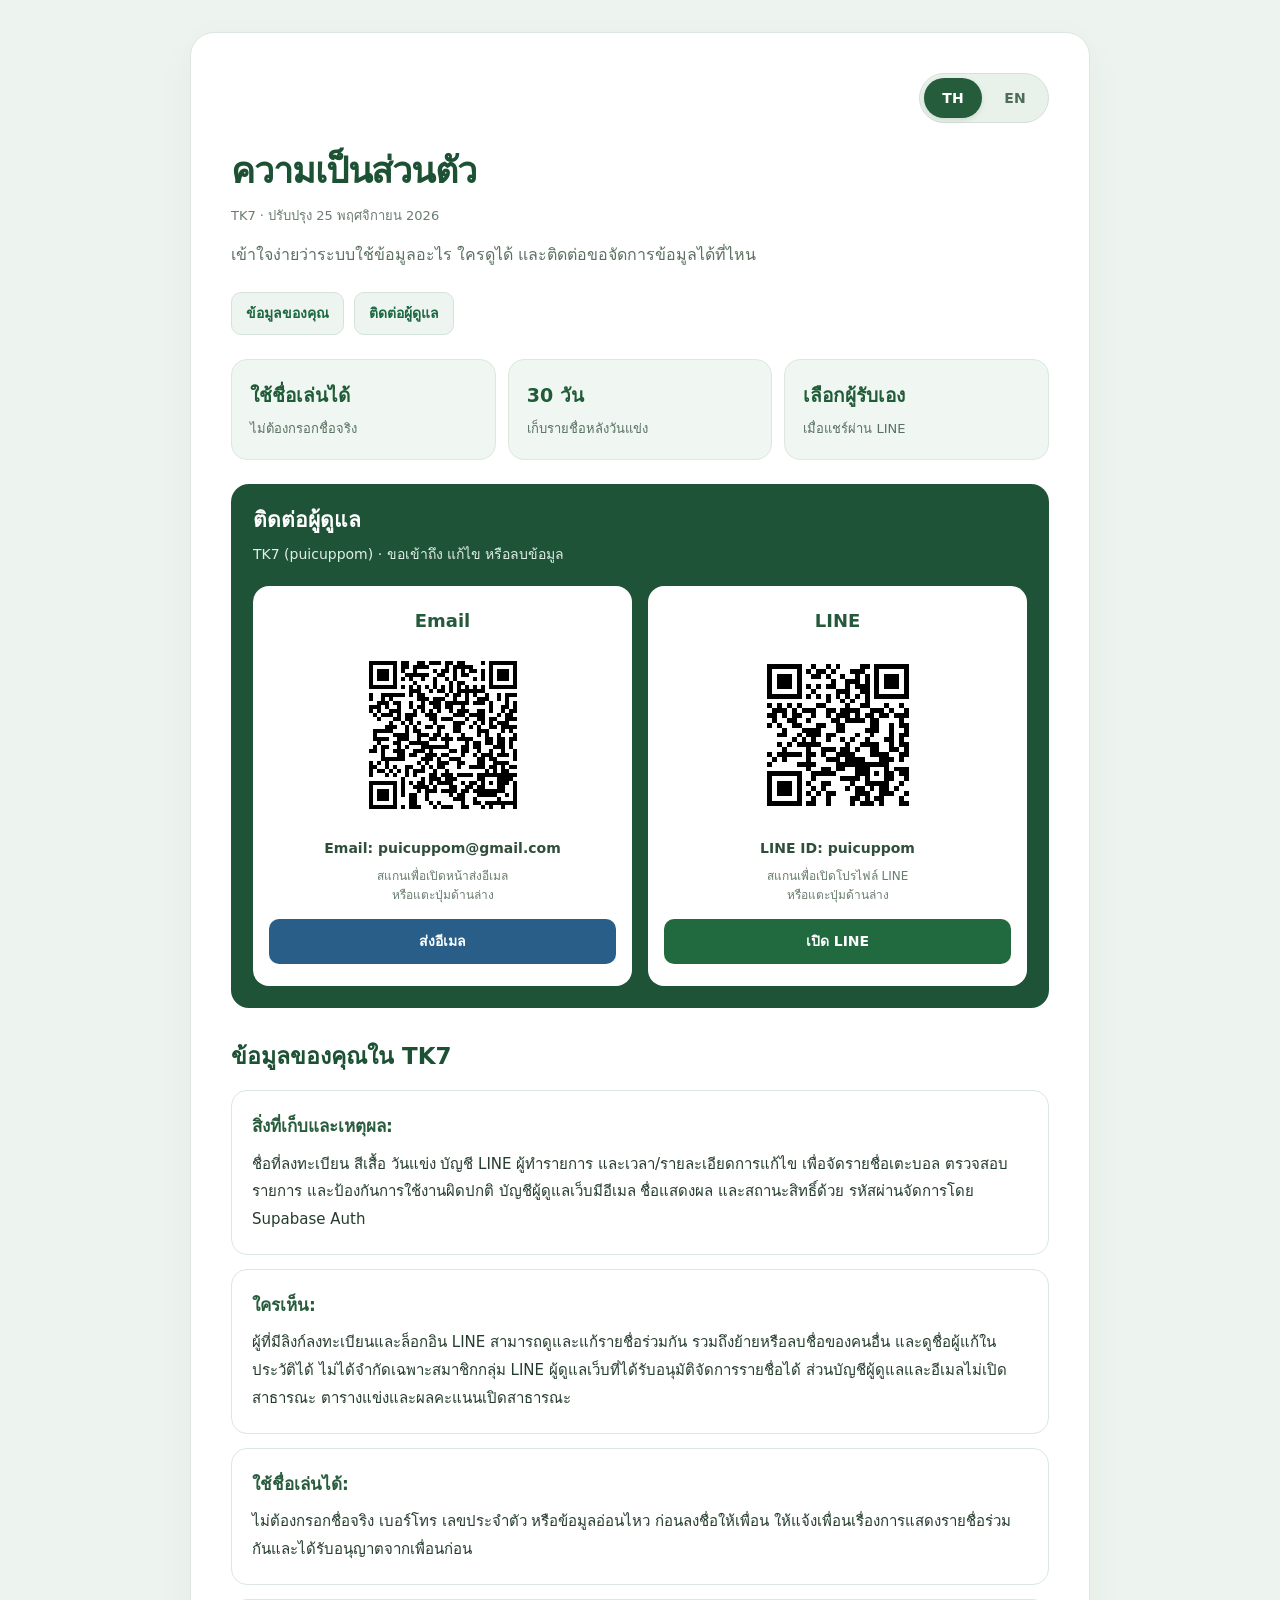
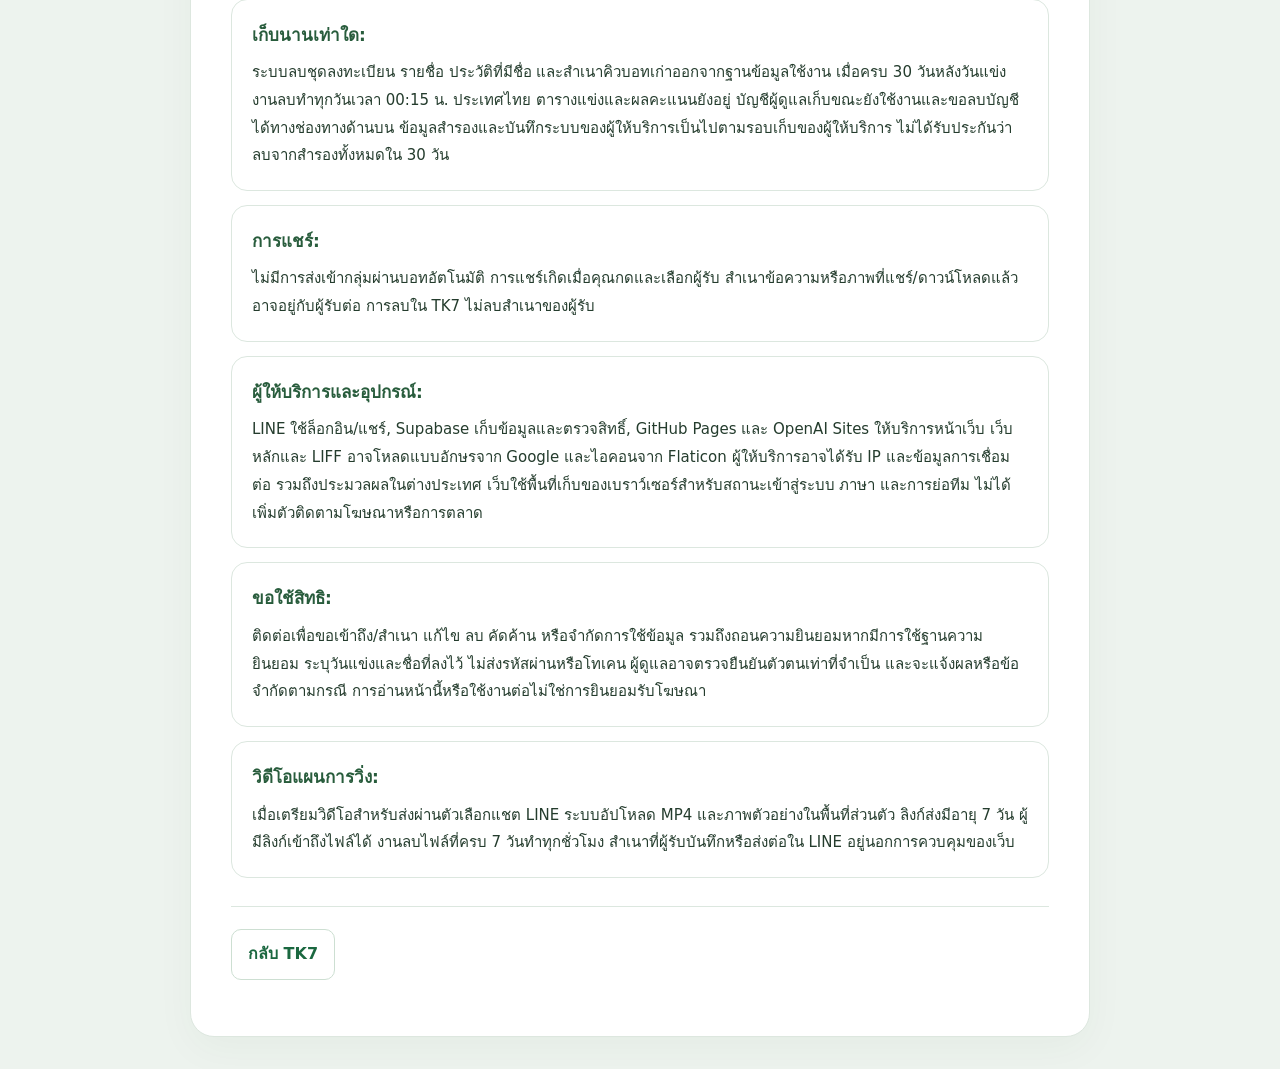
==== commit c8254096: "Switch privacy content between Thai and English for 6.9.7" ====
--- a/privacy.html
+++ b/privacy.html
@@ -9,15 +9,18 @@
 <style>
 *{box-sizing:border-box}html{scroll-behavior:smooth;scroll-padding-top:20px}body{margin:0;background:#edf3ee;color:#243c2d;font:16px/1.8 system-ui,sans-serif}main{max-width:900px;margin:32px auto;padding:40px;background:#fff;border:1px solid #dde7df;border-radius:24px;box-shadow:0 12px 40px #1c46200a}h1{font-size:clamp(25px,4vw,36px);letter-spacing:-.03em;margin:0 0 8px;line-height:1.35;color:#1d5134}h2{font-size:23px;line-height:1.4;margin:32px 0 18px;color:#1d5134}small{display:block;color:#6a7c70;font-size:13px}a{color:#1b6840;text-underline-offset:3px;overflow-wrap:anywhere}a:focus-visible,summary:focus-visible{outline:3px solid #2f759b;outline-offset:4px}nav{display:flex;gap:10px;flex-wrap:wrap;margin:22px 0}nav a{padding:8px 14px;background:#eef5f0;border:1px solid #d4e3d8;border-radius:10px;text-decoration:none;font-size:14px;font-weight:600}.privacy-lead{color:#5a7061;max-width:65ch;margin:14px 0}.privacy-facts{display:grid;grid-template-columns:repeat(3,minmax(0,1fr));gap:12px;margin:24px 0}.privacy-facts div{padding:18px;background:#f0f6f1;border:1px solid #dce8de;border-radius:16px}.privacy-facts strong{display:block;font-size:19px;color:#205c38}.privacy-facts span{display:block;font-size:13px;color:#587162;margin-top:5px}.contact{padding:22px;background:#1e5337;color:#fff;border-radius:18px;line-height:1.9}.contact a{color:#fff;font-weight:600}.contact strong{color:#fff}ul{list-style:none;padding:0;margin:0;display:grid;gap:14px}li{padding:20px;border:1px solid #dce7df;border-radius:16px;background:#fff;line-height:1.85;font-size:15px;overflow-wrap:anywhere}li>strong:first-child{display:block;color:#285c3c;font-size:17px;margin-bottom:8px}details{margin-top:28px;border-top:1px solid #dce7df;padding-top:20px}summary{cursor:pointer;padding:10px 0;font-size:18px;font-weight:600;color:#285c3c}details h2{margin-top:18px}.back-link{display:inline-flex;padding:10px 16px;border:1px solid #cddfd2;border-radius:10px;text-decoration:none;font-weight:600}.privacy-footer{border-top:1px solid #dce7df;margin-top:28px;padding-top:22px}@media(max-width:600px){main{margin:12px;padding:24px 18px;border-radius:20px}.privacy-facts{gap:8px}.privacy-facts div{padding:12px 9px}.privacy-facts strong{font-size:16px}.privacy-facts span{font-size:12px}li{padding:17px}.contact{padding:18px}}@media(prefers-reduced-motion:reduce){html{scroll-behavior:auto}}
 .contact{margin:24px 0}.contact h2{color:#fff;font-size:21px;margin:0 0 6px}.contact-lead{font-size:14px;margin:0 0 18px;color:#e0efe5}.contact-grid{display:grid;grid-template-columns:repeat(2,minmax(0,1fr));gap:16px}.contact-card{background:#fff;color:#294332;padding:22px 16px;border-radius:16px;text-align:center;min-width:0}.contact-card h3{font-size:18px;color:#245a3b;margin:0 0 12px;line-height:1.4}.contact-card svg{display:block;width:180px;max-width:100%;height:auto;margin:0 auto 12px;background:#fff;shape-rendering:crispEdges}.contact-card .contact-value{display:block;color:#304f3a;font-size:14px;font-weight:600;line-height:1.6;overflow-wrap:anywhere}.contact-card .contact-caption{font-size:12px;line-height:1.6;color:#687d6e;margin:8px 0 14px}.contact-card .contact-action{display:flex;align-items:center;justify-content:center;min-height:44px;padding:9px 12px;border-radius:10px;background:#216a40;color:#fff;font-size:14px;font-weight:600;text-decoration:none}.contact-card .email-action{background:#285e87}.contact-card .contact-action:focus-visible{outline:3px solid #eea63d;outline-offset:3px}@media(max-width:520px){.contact-grid{grid-template-columns:1fr}.contact-card{padding:18px}.contact-card svg{width:168px}}
+.language-radio{position:absolute;width:1px;height:1px;clip-path:inset(50%);overflow:hidden}.language-switch{display:flex;width:max-content;gap:4px;margin:0 0 24px auto;padding:4px;background:#e9f1eb;border:1px solid #d3e1d7;border-radius:999px}.language-switch label{display:grid;place-items:center;min-width:58px;min-height:40px;padding:6px 16px;border-radius:999px;cursor:pointer;color:#4e6d59;font-size:14px;font-weight:700;line-height:1.3;transition:background .15s,color .15s}#privacy-th:checked~.language-switch label[for=privacy-th],#privacy-en:checked~.language-switch label[for=privacy-en]{background:#245c3c;color:#fff;box-shadow:0 2px 5px #12351d20}#privacy-th:focus-visible~.language-switch label[for=privacy-th],#privacy-en:focus-visible~.language-switch label[for=privacy-en]{outline:3px solid #e9a339;outline-offset:2px}.lang-en{display:none}#privacy-en:checked~.lang-th,#privacy-en:checked~* .lang-th{display:none}#privacy-en:checked~.lang-en{display:block}#privacy-en:checked~* .lang-en{display:revert}nav>a.lang-en{display:none}#privacy-en:checked~nav>a.lang-en{display:block}section[lang=en]{scroll-margin-top:20px}.contact-value{user-select:all}.privacy-facts .lang-th,.privacy-facts .lang-en{font:inherit;color:inherit;margin:0}@media(prefers-reduced-motion:reduce){.language-switch label{transition:none}}
+.privacy-facts .lang-en{display:none}
 </style>
 </head>
 <body><main>
-<h1>ความเป็นส่วนตัว / Privacy</h1>
-<small>TK7 · ปรับปรุง 25 พฤศจิกายน 2026 / Updated 25 November 2026</small><p class="privacy-lead">เข้าใจง่ายว่าระบบใช้ข้อมูลอะไร ใครดูได้ และติดต่อขอจัดการข้อมูลได้ที่ไหน</p><nav aria-label="หัวข้อความเป็นส่วนตัว"><a href="#thai">ข้อมูลของคุณ</a><a href="#privacy-contact">ติดต่อผู้ดูแล</a><a href="#english-section">English</a></nav><div class="privacy-facts"><div><strong>ใช้ชื่อเล่นได้</strong><span>ไม่ต้องกรอกชื่อจริง</span></div><div><strong>30 วัน</strong><span>เก็บรายชื่อหลังวันแข่ง</span></div><div><strong>เลือกผู้รับเอง</strong><span>เมื่อแชร์ผ่าน LINE</span></div></div>
-<section class="contact" id="privacy-contact" aria-labelledby="contact-heading"><h2 id="contact-heading">ติดต่อผู้ดูแล / Contact</h2><p class="contact-lead">TK7 (puicuppom) · ขอเข้าถึง แก้ไข หรือลบข้อมูล / Data requests</p><div class="contact-grid"><article class="contact-card"><h3>Email</h3><svg role="img" aria-label="QR อีเมล puicuppom@gmail.com" xmlns="http://www.w3.org/2000/svg" viewBox="0 0 45 45" shape-rendering="crispEdges"><path fill="#ffffff" d="M0 0h45v45H0z"/><path stroke="#000000" d="M4 4.5h7m1 0h2m2 0h2m1 0h3m1 0h2m1 0h2m4 0h1m1 0h7M4 5.5h1m5 0h1m1 0h2m1 0h4m4 0h1m1 0h5m4 0h1m5 0h1M4 6.5h1m1 0h3m1 0h1m1 0h1m2 0h1m4 0h1m1 0h2m1 0h1m1 0h1m1 0h2m1 0h1m1 0h1m1 0h3m1 0h1M4 7.5h1m1 0h3m1 0h1m2 0h6m2 0h2m2 0h1m1 0h2m3 0h1m1 0h1m1 0h3m1 0h1M4 8.5h1m1 0h3m1 0h1m1 0h1m1 0h1m2 0h1m2 0h1m2 0h1m1 0h1m4 0h1m1 0h1m1 0h1m1 0h3m1 0h1M4 9.5h1m5 0h1m4 0h1m4 0h1m3 0h1m1 0h2m6 0h1m5 0h1M4 10.5h7m1 0h1m1 0h1m1 0h1m1 0h1m1 0h1m1 0h1m1 0h1m1 0h1m1 0h1m1 0h1m1 0h1m1 0h7M14 11.5h3m2 0h1m1 0h2m1 0h1m1 0h7M4 12.5h1m2 0h6m1 0h1m1 0h2m5 0h1m1 0h2m1 0h1m1 0h1m2 0h1m2 0h1m1 0h3M4 13.5h1m2 0h1m1 0h1m6 0h3m1 0h3m2 0h1m2 0h1m2 0h3m2 0h1m1 0h1M6 14.5h3m1 0h2m2 0h1m2 0h1m1 0h3m1 0h6m1 0h3m1 0h1m3 0h1m1 0h1M4 15.5h3m1 0h1m2 0h1m2 0h1m1 0h2m2 0h2m1 0h2m2 0h1m6 0h1m2 0h2m1 0h1M4 16.5h1m1 0h1m2 0h3m3 0h1m1 0h1m1 0h1m1 0h1m2 0h1m1 0h3m2 0h2m1 0h1m2 0h1m1 0h2M5 17.5h1m1 0h3m1 0h1m1 0h3m2 0h3m4 0h3m1 0h4m3 0h1m1 0h2M6 18.5h1m3 0h2m1 0h2m4 0h2m1 0h3m3 0h1m2 0h2m1 0h2m2 0h3M9 19.5h1m2 0h1m1 0h1m1 0h1m3 0h1m4 0h3m2 0h1m1 0h1m1 0h1m1 0h3M8 20.5h3m2 0h1m1 0h1m2 0h2m1 0h2m2 0h2m2 0h1m1 0h1m2 0h2m1 0h4M5 21.5h5m3 0h1m1 0h2m4 0h1m3 0h2m4 0h3m3 0h1m1 0h1M5 22.5h1m4 0h4m2 0h3m1 0h2m1 0h1m3 0h1m3 0h1m1 0h1m2 0h1m3 0h1M5 23.5h4m2 0h3m2 0h1m2 0h2m1 0h3m1 0h4m3 0h2m1 0h2m1 0h2M6 24.5h1m3 0h2m2 0h5m4 0h1m4 0h1m1 0h2m1 0h2m1 0h2m1 0h1M5 25.5h1m1 0h2m2 0h1m1 0h1m3 0h7m3 0h2m1 0h2m3 0h3m1 0h1M4 26.5h2m1 0h1m2 0h3m2 0h3m1 0h1m4 0h2m1 0h2m2 0h1m2 0h1m2 0h1m2 0h1M7 27.5h1m3 0h2m1 0h2m2 0h3m1 0h2m3 0h1m2 0h1m1 0h3m1 0h3m1 0h1M7 28.5h6m4 0h3m1 0h1m2 0h3m4 0h2m1 0h2m4 0h1M4 29.5h1m1 0h1m1 0h1m7 0h1m1 0h1m2 0h3m2 0h2m3 0h2m2 0h4M4 30.5h2m2 0h1m1 0h1m2 0h2m2 0h1m1 0h1m1 0h2m3 0h1m2 0h4m1 0h2m1 0h1m1 0h2M4 31.5h1m1 0h2m1 0h1m1 0h1m1 0h1m1 0h3m2 0h1m2 0h1m9 0h1m1 0h1m1 0h2M4 32.5h1m3 0h1m1 0h1m2 0h1m1 0h1m3 0h2m1 0h3m1 0h4m1 0h10M12 33.5h1m4 0h1m1 0h3m1 0h3m5 0h2m3 0h4M4 34.5h7m1 0h1m1 0h1m1 0h2m1 0h1m1 0h4m2 0h1m1 0h2m1 0h1m1 0h1m1 0h3m1 0h1M4 35.5h1m5 0h1m1 0h1m2 0h4m1 0h1m3 0h2m2 0h2m1 0h2m3 0h2m2 0h1M4 36.5h1m1 0h3m1 0h1m1 0h1m3 0h1m1 0h3m1 0h4m1 0h2m1 0h8m2 0h1M4 37.5h1m1 0h3m1 0h1m1 0h1m1 0h2m2 0h1m5 0h1m1 0h2m3 0h5m2 0h1m1 0h1M4 38.5h1m1 0h3m1 0h1m3 0h2m2 0h1m6 0h3m2 0h1m5 0h1m3 0h1M4 39.5h1m5 0h1m3 0h2m3 0h1m1 0h1m5 0h1m2 0h2m1 0h8M4 40.5h7m1 0h1m1 0h3m3 0h1m1 0h3m2 0h2m3 0h1m1 0h1m2 0h1m2 0h1"/></svg>
-<span class="contact-value">Email: puicuppom@gmail.com</span><p class="contact-caption">สแกนเพื่อเปิดหน้าส่งอีเมล<br>หรือแตะปุ่มด้านล่าง / Scan or tap</p><a class="contact-action email-action" href="mailto:puicuppom@gmail.com?subject=TK7%20personal%20data%20request">ส่งอีเมล / Email</a></article><article class="contact-card"><h3>LINE</h3><svg role="img" aria-label="QR เพิ่มเพื่อน LINE puicuppom" xmlns="http://www.w3.org/2000/svg" viewBox="0 0 37 37" shape-rendering="crispEdges"><path fill="#ffffff" d="M0 0h37v37H0z"/><path stroke="#000000" d="M4 4.5h7m2 0h1m2 0h1m1 0h1m4 0h2m1 0h7M4 5.5h1m5 0h1m1 0h1m1 0h2m1 0h1m3 0h3m2 0h1m5 0h1M4 6.5h1m1 0h3m1 0h1m2 0h2m1 0h1m2 0h1m2 0h1m1 0h1m1 0h1m1 0h3m1 0h1M4 7.5h1m1 0h3m1 0h1m6 0h1m2 0h3m1 0h1m1 0h1m1 0h3m1 0h1M4 8.5h1m1 0h3m1 0h1m1 0h1m1 0h1m1 0h2m2 0h1m1 0h3m1 0h1m1 0h3m1 0h1M4 9.5h1m5 0h1m2 0h1m4 0h3m2 0h2m1 0h1m5 0h1M4 10.5h7m1 0h1m1 0h1m1 0h1m1 0h1m1 0h1m1 0h1m1 0h1m1 0h7M16 11.5h1m2 0h1m1 0h1m2 0h1M4 12.5h1m1 0h1m1 0h1m1 0h1m3 0h2m4 0h1m2 0h2m3 0h1m2 0h1M5 13.5h3m1 0h1m1 0h3m2 0h2m1 0h4m2 0h3m1 0h1m2 0h1M4 14.5h2m1 0h1m1 0h2m2 0h1m2 0h1m1 0h3m1 0h1m1 0h2m1 0h2m1 0h3M5 15.5h1m2 0h2m2 0h1m4 0h2m1 0h4m1 0h2m4 0h1M4 16.5h1m1 0h1m2 0h2m3 0h2m2 0h2m5 0h2m2 0h1m1 0h2M7 17.5h1m3 0h4m3 0h2m4 0h3m2 0h1m2 0h1M6 18.5h2m2 0h1m1 0h3m1 0h2m4 0h1m2 0h1m3 0h1m1 0h2M9 19.5h1m1 0h1m1 0h1m2 0h1m2 0h1m1 0h1m2 0h1m3 0h2m1 0h1M6 20.5h1m1 0h1m1 0h5m5 0h1m2 0h4m2 0h1m1 0h2M7 21.5h1m4 0h1m2 0h3m1 0h2m1 0h1m2 0h2m2 0h2m1 0h1M4 22.5h1m1 0h5m1 0h2m1 0h1m2 0h4m3 0h4m2 0h2M5 23.5h1m1 0h1m4 0h1m3 0h3m1 0h4m3 0h3m1 0h1M4 24.5h1m5 0h4m4 0h11M12 25.5h1m2 0h2m1 0h2m2 0h3m3 0h1m1 0h3M4 26.5h7m2 0h5m4 0h3m1 0h1m1 0h2m1 0h2M4 27.5h1m5 0h1m2 0h1m5 0h4m1 0h1m3 0h2m2 0h1M4 28.5h1m1 0h3m1 0h1m1 0h1m2 0h2m4 0h1m2 0h5m2 0h1M4 29.5h1m1 0h3m1 0h1m2 0h1m1 0h1m4 0h1m1 0h2m1 0h1m1 0h2m1 0h1M4 30.5h1m1 0h3m1 0h1m1 0h1m1 0h1m1 0h2m4 0h3m2 0h3m2 0h1M4 31.5h1m5 0h1m2 0h1m2 0h1m4 0h2m1 0h1m1 0h2m3 0h1M4 32.5h7m1 0h2m2 0h1m4 0h1m1 0h3m1 0h1m3 0h2"/></svg>
-<span class="contact-value">LINE ID: puicuppom</span><p class="contact-caption">สแกนเพื่อเปิดโปรไฟล์ LINE<br>หรือแตะปุ่มด้านล่าง / Scan or tap</p><a class="contact-action" href="https://line.me/ti/p/84BQH_9ysu" target="_blank" rel="noopener noreferrer">เปิด LINE / Open LINE</a></article></div></section>
-<section aria-labelledby="thai"><h2 id="thai">ข้อมูลของคุณใน TK7</h2>
+<input class="language-radio" type="radio" name="privacy-language" id="privacy-th" checked aria-label="ภาษาไทย"><input class="language-radio" type="radio" name="privacy-language" id="privacy-en" aria-label="English"><div class="language-switch" role="group" aria-label="ภาษา / Language"><label for="privacy-th">TH</label><label for="privacy-en">EN</label></div>
+<h1><span class="lang-th" lang="th">ความเป็นส่วนตัว</span><span class="lang-en" lang="en">Privacy</span></h1>
+<small><span class="lang-th" lang="th">TK7 · ปรับปรุง 25 พฤศจิกายน 2026</span><span class="lang-en" lang="en">TK7 · Updated 25 November 2026</span></small><p class="privacy-lead"><span class="lang-th" lang="th">เข้าใจง่ายว่าระบบใช้ข้อมูลอะไร ใครดูได้ และติดต่อขอจัดการข้อมูลได้ที่ไหน</span><span class="lang-en" lang="en">Understand what we collect, who can access it, and how to contact us about your data.</span></p><nav aria-label="หัวข้อความเป็นส่วนตัว"><a class="lang-th" href="#thai">ข้อมูลของคุณ</a><a class="lang-en" href="#english">Your data</a><a href="#privacy-contact"><span class="lang-th" lang="th">ติดต่อผู้ดูแล</span><span class="lang-en" lang="en">Contact us</span></a></nav><div class="privacy-facts"><div><strong><span class="lang-th" lang="th">ใช้ชื่อเล่นได้</span><span class="lang-en" lang="en">Nicknames</span></strong><span><span class="lang-th" lang="th">ไม่ต้องกรอกชื่อจริง</span><span class="lang-en" lang="en">No real name required</span></span></div><div><strong><span class="lang-th" lang="th">30 วัน</span><span class="lang-en" lang="en">30 days</span></strong><span><span class="lang-th" lang="th">เก็บรายชื่อหลังวันแข่ง</span><span class="lang-en" lang="en">Roster retention after matches</span></span></div><div><strong><span class="lang-th" lang="th">เลือกผู้รับเอง</span><span class="lang-en" lang="en">Your choice</span></strong><span><span class="lang-th" lang="th">เมื่อแชร์ผ่าน LINE</span><span class="lang-en" lang="en">Choose LINE recipients</span></span></div></div>
+<section class="contact" id="privacy-contact" aria-labelledby="contact-heading"><h2 id="contact-heading"><span class="lang-th" lang="th">ติดต่อผู้ดูแล</span><span class="lang-en" lang="en">Contact us</span></h2><p class="contact-lead">TK7 (puicuppom) · <span class="lang-th" lang="th">ขอเข้าถึง แก้ไข หรือลบข้อมูล</span><span class="lang-en" lang="en">Access, correction or deletion requests</span></p><div class="contact-grid"><article class="contact-card"><h3>Email</h3><svg role="img" aria-label="QR อีเมล puicuppom@gmail.com" xmlns="http://www.w3.org/2000/svg" viewBox="0 0 45 45" shape-rendering="crispEdges"><path fill="#ffffff" d="M0 0h45v45H0z"/><path stroke="#000000" d="M4 4.5h7m1 0h2m2 0h2m1 0h3m1 0h2m1 0h2m4 0h1m1 0h7M4 5.5h1m5 0h1m1 0h2m1 0h4m4 0h1m1 0h5m4 0h1m5 0h1M4 6.5h1m1 0h3m1 0h1m1 0h1m2 0h1m4 0h1m1 0h2m1 0h1m1 0h1m1 0h2m1 0h1m1 0h1m1 0h3m1 0h1M4 7.5h1m1 0h3m1 0h1m2 0h6m2 0h2m2 0h1m1 0h2m3 0h1m1 0h1m1 0h3m1 0h1M4 8.5h1m1 0h3m1 0h1m1 0h1m1 0h1m2 0h1m2 0h1m2 0h1m1 0h1m4 0h1m1 0h1m1 0h1m1 0h3m1 0h1M4 9.5h1m5 0h1m4 0h1m4 0h1m3 0h1m1 0h2m6 0h1m5 0h1M4 10.5h7m1 0h1m1 0h1m1 0h1m1 0h1m1 0h1m1 0h1m1 0h1m1 0h1m1 0h1m1 0h1m1 0h1m1 0h7M14 11.5h3m2 0h1m1 0h2m1 0h1m1 0h7M4 12.5h1m2 0h6m1 0h1m1 0h2m5 0h1m1 0h2m1 0h1m1 0h1m2 0h1m2 0h1m1 0h3M4 13.5h1m2 0h1m1 0h1m6 0h3m1 0h3m2 0h1m2 0h1m2 0h3m2 0h1m1 0h1M6 14.5h3m1 0h2m2 0h1m2 0h1m1 0h3m1 0h6m1 0h3m1 0h1m3 0h1m1 0h1M4 15.5h3m1 0h1m2 0h1m2 0h1m1 0h2m2 0h2m1 0h2m2 0h1m6 0h1m2 0h2m1 0h1M4 16.5h1m1 0h1m2 0h3m3 0h1m1 0h1m1 0h1m1 0h1m2 0h1m1 0h3m2 0h2m1 0h1m2 0h1m1 0h2M5 17.5h1m1 0h3m1 0h1m1 0h3m2 0h3m4 0h3m1 0h4m3 0h1m1 0h2M6 18.5h1m3 0h2m1 0h2m4 0h2m1 0h3m3 0h1m2 0h2m1 0h2m2 0h3M9 19.5h1m2 0h1m1 0h1m1 0h1m3 0h1m4 0h3m2 0h1m1 0h1m1 0h1m1 0h3M8 20.5h3m2 0h1m1 0h1m2 0h2m1 0h2m2 0h2m2 0h1m1 0h1m2 0h2m1 0h4M5 21.5h5m3 0h1m1 0h2m4 0h1m3 0h2m4 0h3m3 0h1m1 0h1M5 22.5h1m4 0h4m2 0h3m1 0h2m1 0h1m3 0h1m3 0h1m1 0h1m2 0h1m3 0h1M5 23.5h4m2 0h3m2 0h1m2 0h2m1 0h3m1 0h4m3 0h2m1 0h2m1 0h2M6 24.5h1m3 0h2m2 0h5m4 0h1m4 0h1m1 0h2m1 0h2m1 0h2m1 0h1M5 25.5h1m1 0h2m2 0h1m1 0h1m3 0h7m3 0h2m1 0h2m3 0h3m1 0h1M4 26.5h2m1 0h1m2 0h3m2 0h3m1 0h1m4 0h2m1 0h2m2 0h1m2 0h1m2 0h1m2 0h1M7 27.5h1m3 0h2m1 0h2m2 0h3m1 0h2m3 0h1m2 0h1m1 0h3m1 0h3m1 0h1M7 28.5h6m4 0h3m1 0h1m2 0h3m4 0h2m1 0h2m4 0h1M4 29.5h1m1 0h1m1 0h1m7 0h1m1 0h1m2 0h3m2 0h2m3 0h2m2 0h4M4 30.5h2m2 0h1m1 0h1m2 0h2m2 0h1m1 0h1m1 0h2m3 0h1m2 0h4m1 0h2m1 0h1m1 0h2M4 31.5h1m1 0h2m1 0h1m1 0h1m1 0h1m1 0h3m2 0h1m2 0h1m9 0h1m1 0h1m1 0h2M4 32.5h1m3 0h1m1 0h1m2 0h1m1 0h1m3 0h2m1 0h3m1 0h4m1 0h10M12 33.5h1m4 0h1m1 0h3m1 0h3m5 0h2m3 0h4M4 34.5h7m1 0h1m1 0h1m1 0h2m1 0h1m1 0h4m2 0h1m1 0h2m1 0h1m1 0h1m1 0h3m1 0h1M4 35.5h1m5 0h1m1 0h1m2 0h4m1 0h1m3 0h2m2 0h2m1 0h2m3 0h2m2 0h1M4 36.5h1m1 0h3m1 0h1m1 0h1m3 0h1m1 0h3m1 0h4m1 0h2m1 0h8m2 0h1M4 37.5h1m1 0h3m1 0h1m1 0h1m1 0h2m2 0h1m5 0h1m1 0h2m3 0h5m2 0h1m1 0h1M4 38.5h1m1 0h3m1 0h1m3 0h2m2 0h1m6 0h3m2 0h1m5 0h1m3 0h1M4 39.5h1m5 0h1m3 0h2m3 0h1m1 0h1m5 0h1m2 0h2m1 0h8M4 40.5h7m1 0h1m1 0h3m3 0h1m1 0h3m2 0h2m3 0h1m1 0h1m2 0h1m2 0h1"/></svg>
+<span class="contact-value">Email: puicuppom@gmail.com</span><p class="contact-caption"><span class="lang-th" lang="th">สแกนเพื่อเปิดหน้าส่งอีเมล<br>หรือแตะปุ่มด้านล่าง</span><span class="lang-en" lang="en">Scan to compose an email<br>or tap the button below</span></p><a class="contact-action email-action" href="mailto:puicuppom@gmail.com?subject=TK7%20personal%20data%20request"><span class="lang-th" lang="th">ส่งอีเมล</span><span class="lang-en" lang="en">Send email</span></a></article><article class="contact-card"><h3>LINE</h3><svg role="img" aria-label="QR เพิ่มเพื่อน LINE puicuppom" xmlns="http://www.w3.org/2000/svg" viewBox="0 0 37 37" shape-rendering="crispEdges"><path fill="#ffffff" d="M0 0h37v37H0z"/><path stroke="#000000" d="M4 4.5h7m2 0h1m2 0h1m1 0h1m4 0h2m1 0h7M4 5.5h1m5 0h1m1 0h1m1 0h2m1 0h1m3 0h3m2 0h1m5 0h1M4 6.5h1m1 0h3m1 0h1m2 0h2m1 0h1m2 0h1m2 0h1m1 0h1m1 0h1m1 0h3m1 0h1M4 7.5h1m1 0h3m1 0h1m6 0h1m2 0h3m1 0h1m1 0h1m1 0h3m1 0h1M4 8.5h1m1 0h3m1 0h1m1 0h1m1 0h1m1 0h2m2 0h1m1 0h3m1 0h1m1 0h3m1 0h1M4 9.5h1m5 0h1m2 0h1m4 0h3m2 0h2m1 0h1m5 0h1M4 10.5h7m1 0h1m1 0h1m1 0h1m1 0h1m1 0h1m1 0h1m1 0h1m1 0h7M16 11.5h1m2 0h1m1 0h1m2 0h1M4 12.5h1m1 0h1m1 0h1m1 0h1m3 0h2m4 0h1m2 0h2m3 0h1m2 0h1M5 13.5h3m1 0h1m1 0h3m2 0h2m1 0h4m2 0h3m1 0h1m2 0h1M4 14.5h2m1 0h1m1 0h2m2 0h1m2 0h1m1 0h3m1 0h1m1 0h2m1 0h2m1 0h3M5 15.5h1m2 0h2m2 0h1m4 0h2m1 0h4m1 0h2m4 0h1M4 16.5h1m1 0h1m2 0h2m3 0h2m2 0h2m5 0h2m2 0h1m1 0h2M7 17.5h1m3 0h4m3 0h2m4 0h3m2 0h1m2 0h1M6 18.5h2m2 0h1m1 0h3m1 0h2m4 0h1m2 0h1m3 0h1m1 0h2M9 19.5h1m1 0h1m1 0h1m2 0h1m2 0h1m1 0h1m2 0h1m3 0h2m1 0h1M6 20.5h1m1 0h1m1 0h5m5 0h1m2 0h4m2 0h1m1 0h2M7 21.5h1m4 0h1m2 0h3m1 0h2m1 0h1m2 0h2m2 0h2m1 0h1M4 22.5h1m1 0h5m1 0h2m1 0h1m2 0h4m3 0h4m2 0h2M5 23.5h1m1 0h1m4 0h1m3 0h3m1 0h4m3 0h3m1 0h1M4 24.5h1m5 0h4m4 0h11M12 25.5h1m2 0h2m1 0h2m2 0h3m3 0h1m1 0h3M4 26.5h7m2 0h5m4 0h3m1 0h1m1 0h2m1 0h2M4 27.5h1m5 0h1m2 0h1m5 0h4m1 0h1m3 0h2m2 0h1M4 28.5h1m1 0h3m1 0h1m1 0h1m2 0h2m4 0h1m2 0h5m2 0h1M4 29.5h1m1 0h3m1 0h1m2 0h1m1 0h1m4 0h1m1 0h2m1 0h1m1 0h2m1 0h1M4 30.5h1m1 0h3m1 0h1m1 0h1m1 0h1m1 0h2m4 0h3m2 0h3m2 0h1M4 31.5h1m5 0h1m2 0h1m2 0h1m4 0h2m1 0h1m1 0h2m3 0h1M4 32.5h7m1 0h2m2 0h1m4 0h1m1 0h3m1 0h1m3 0h2"/></svg>
+<span class="contact-value">LINE ID: puicuppom</span><p class="contact-caption"><span class="lang-th" lang="th">สแกนเพื่อเปิดโปรไฟล์ LINE<br>หรือแตะปุ่มด้านล่าง</span><span class="lang-en" lang="en">Scan to open the LINE profile<br>or tap the button below</span></p><a class="contact-action" href="https://line.me/ti/p/84BQH_9ysu" target="_blank" rel="noopener noreferrer"><span class="lang-th" lang="th">เปิด LINE</span><span class="lang-en" lang="en">Open LINE</span></a></article></div></section>
+<section class="lang-th" lang="th" aria-labelledby="thai"><h2 id="thai">ข้อมูลของคุณใน TK7</h2>
 <ul>
 <li><strong>สิ่งที่เก็บและเหตุผล:</strong> ชื่อที่ลงทะเบียน สีเสื้อ วันแข่ง บัญชี LINE ผู้ทำรายการ และเวลา/รายละเอียดการแก้ไข เพื่อจัดรายชื่อเตะบอล ตรวจสอบรายการ และป้องกันการใช้งานผิดปกติ บัญชีผู้ดูแลเว็บมีอีเมล ชื่อแสดงผล และสถานะสิทธิ์ด้วย รหัสผ่านจัดการโดย Supabase Auth</li>
 <li><strong>ใครเห็น:</strong> ผู้ที่มีลิงก์ลงทะเบียนและล็อกอิน LINE สามารถดูและแก้รายชื่อร่วมกัน รวมถึงย้ายหรือลบชื่อของคนอื่น และดูชื่อผู้แก้ในประวัติได้ ไม่ได้จำกัดเฉพาะสมาชิกกลุ่ม LINE ผู้ดูแลเว็บที่ได้รับอนุมัติจัดการรายชื่อได้ ส่วนบัญชีผู้ดูแลและอีเมลไม่เปิดสาธารณะ ตารางแข่งและผลคะแนนเปิดสาธารณะ</li>
@@ -27,7 +30,7 @@
 <li><strong>ผู้ให้บริการและอุปกรณ์:</strong> LINE ใช้ล็อกอิน/แชร์, Supabase เก็บข้อมูลและตรวจสิทธิ์, GitHub Pages และ OpenAI Sites ให้บริการหน้าเว็บ เว็บหลักและ LIFF อาจโหลดแบบอักษรจาก Google และไอคอนจาก Flaticon ผู้ให้บริการอาจได้รับ IP และข้อมูลการเชื่อมต่อ รวมถึงประมวลผลในต่างประเทศ เว็บใช้พื้นที่เก็บของเบราว์เซอร์สำหรับสถานะเข้าสู่ระบบ ภาษา และการย่อทีม ไม่ได้เพิ่มตัวติดตามโฆษณาหรือการตลาด</li>
 <li><strong>ขอใช้สิทธิ:</strong> ติดต่อเพื่อขอเข้าถึง/สำเนา แก้ไข ลบ คัดค้าน หรือจำกัดการใช้ข้อมูล รวมถึงถอนความยินยอมหากมีการใช้ฐานความยินยอม ระบุวันแข่งและชื่อที่ลงไว้ ไม่ส่งรหัสผ่านหรือโทเคน ผู้ดูแลอาจตรวจยืนยันตัวตนเท่าที่จำเป็น และจะแจ้งผลหรือข้อจำกัดตามกรณี การอ่านหน้านี้หรือใช้งานต่อไม่ใช่การยินยอมรับโฆษณา</li>
 <li><strong>วิดีโอแผนการวิ่ง:</strong> เมื่อเตรียมวิดีโอสำหรับส่งผ่านตัวเลือกแชต LINE ระบบอัปโหลด MP4 และภาพตัวอย่างในพื้นที่ส่วนตัว ลิงก์ส่งมีอายุ 7 วัน ผู้มีลิงก์เข้าถึงไฟล์ได้ งานลบไฟล์ที่ครบ 7 วันทำทุกชั่วโมง สำเนาที่ผู้รับบันทึกหรือส่งต่อใน LINE อยู่นอกการควบคุมของเว็บ</li></ul></section>
-<details id="english-section"><summary>English · Privacy notice</summary><section lang="en" aria-labelledby="english"><h2 id="english">Your data in TK7</h2>
+<section class="lang-en" lang="en" aria-labelledby="english"><h2 id="english">Your data in TK7</h2>
 <ul>
 <li><strong>Data we use</strong>We process signup names, shirt colours, match dates, the acting LINE account and change history to run football registration, resolve changes and protect the service. Web administrator accounts also contain email, display name and permission status. Supabase Auth handles passwords.</li>
 <li><strong>Who can access it</strong>Anyone with the registration link and a valid LINE login can view and edit the shared roster, including other people's names, and see editors' display names in history. Access is not restricted to LINE group membership. Approved web administrators can manage the roster. Administrator emails are not public. Fixtures and scores are public.</li>
@@ -37,5 +40,5 @@
 <li><strong>Services and browser storage</strong>Providers include LINE, Supabase, GitHub Pages and OpenAI Sites. The main/LIFF pages may load Google Fonts and Flaticon icons. Providers receive connection data such as IP addresses and may process it internationally. Browser storage supports login, language and collapsed teams. We have not added advertising or marketing trackers.</li>
 <li><strong>Your choices and requests</strong>Contact the operator above to request access/copies, correction, deletion, objection or restricted use, and withdrawal where processing relies on consent. Include the match date and signup name, never passwords or tokens. We may verify identity as necessary and explain applicable limitations. Reading this notice or continuing to use TK7 is not marketing consent.</li>
 <li><strong>Tactics videos</strong> Preparing a LINE share uploads an MP4 and preview to private storage. Sharing links expire after 7 days; anyone holding a link can access it. Hourly cleanup removes files older than 7 days. Copies saved or forwarded by recipients in LINE are outside this website’s control.</li></ul></section>
-</details><p class="privacy-footer"><a class="back-link" href="https://puimanagerfootball.github.io/TK7/" rel="noreferrer">กลับ TK7 / Back to TK7</a></p>
+<p class="privacy-footer"><a class="back-link" href="https://puimanagerfootball.github.io/TK7/" rel="noreferrer"><span class="lang-th" lang="th">กลับ TK7</span><span class="lang-en" lang="en">Back to TK7</span></a></p>
 </main></body></html>
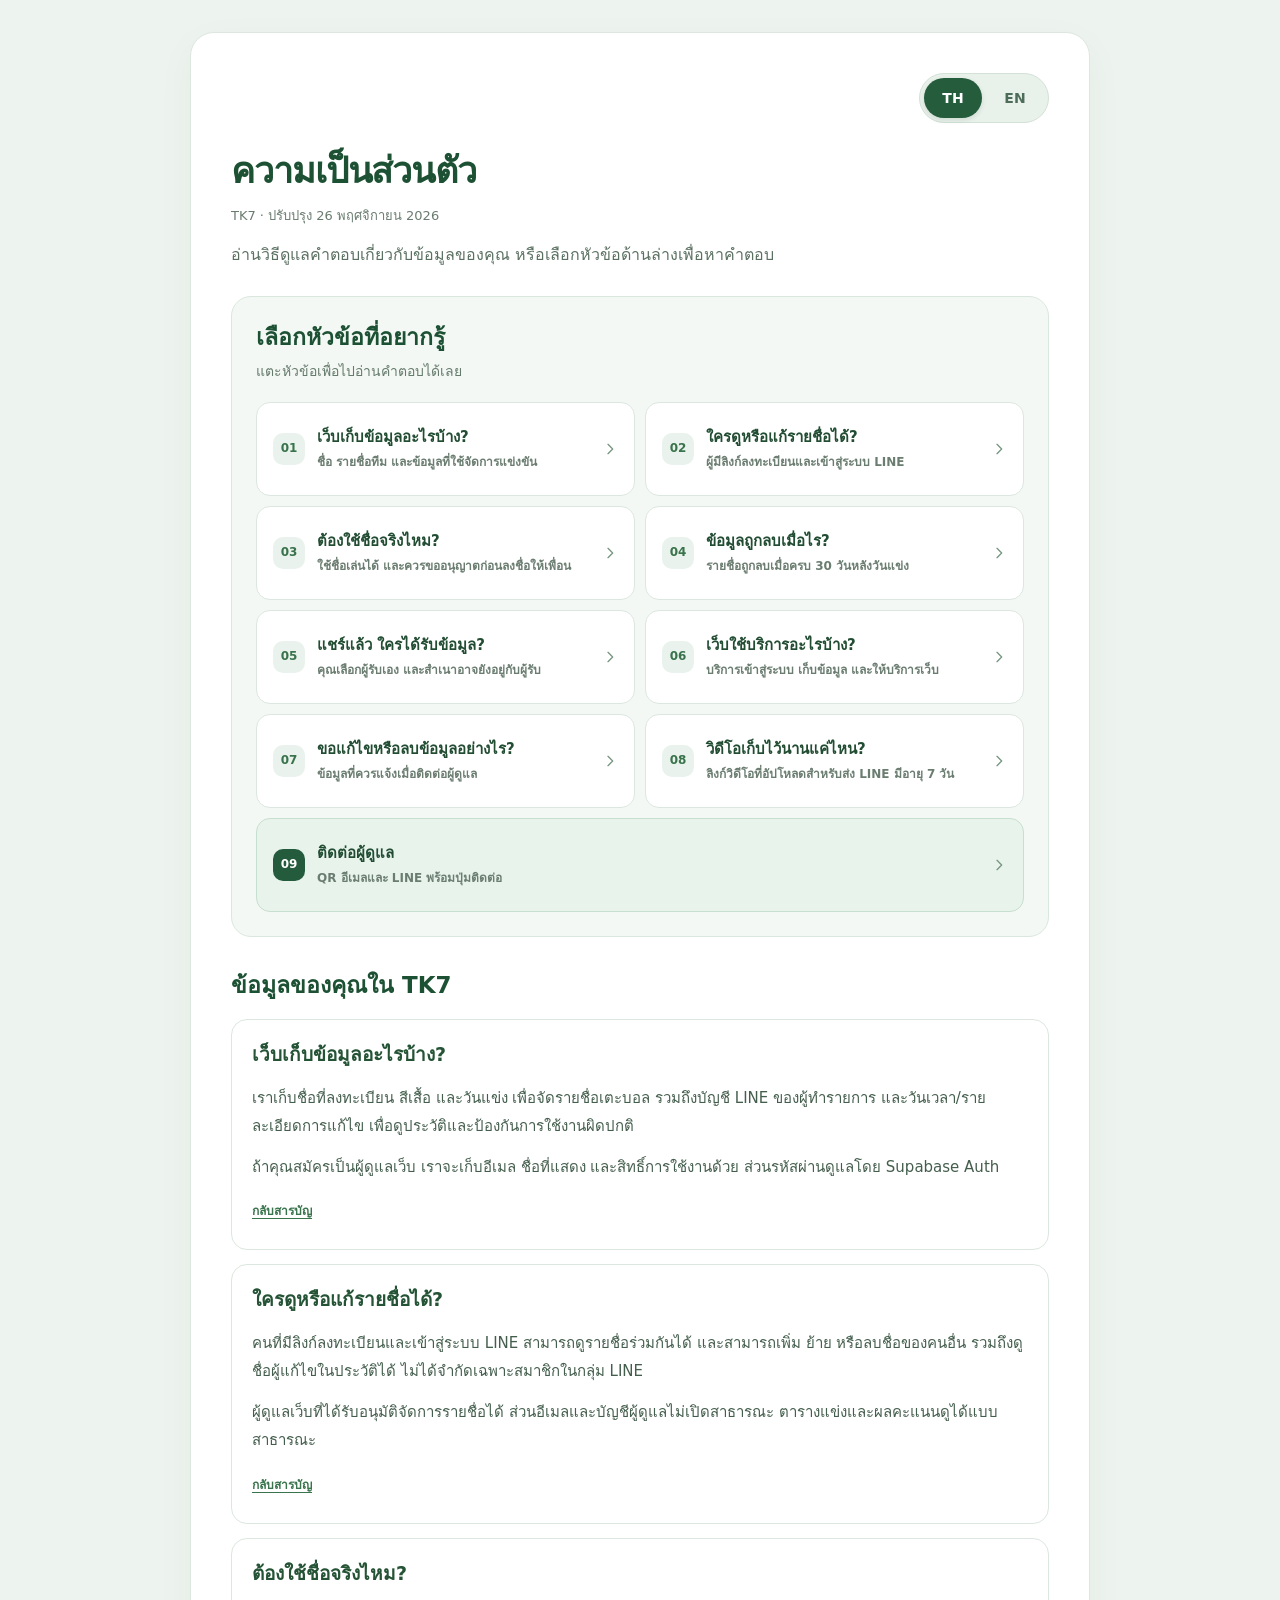
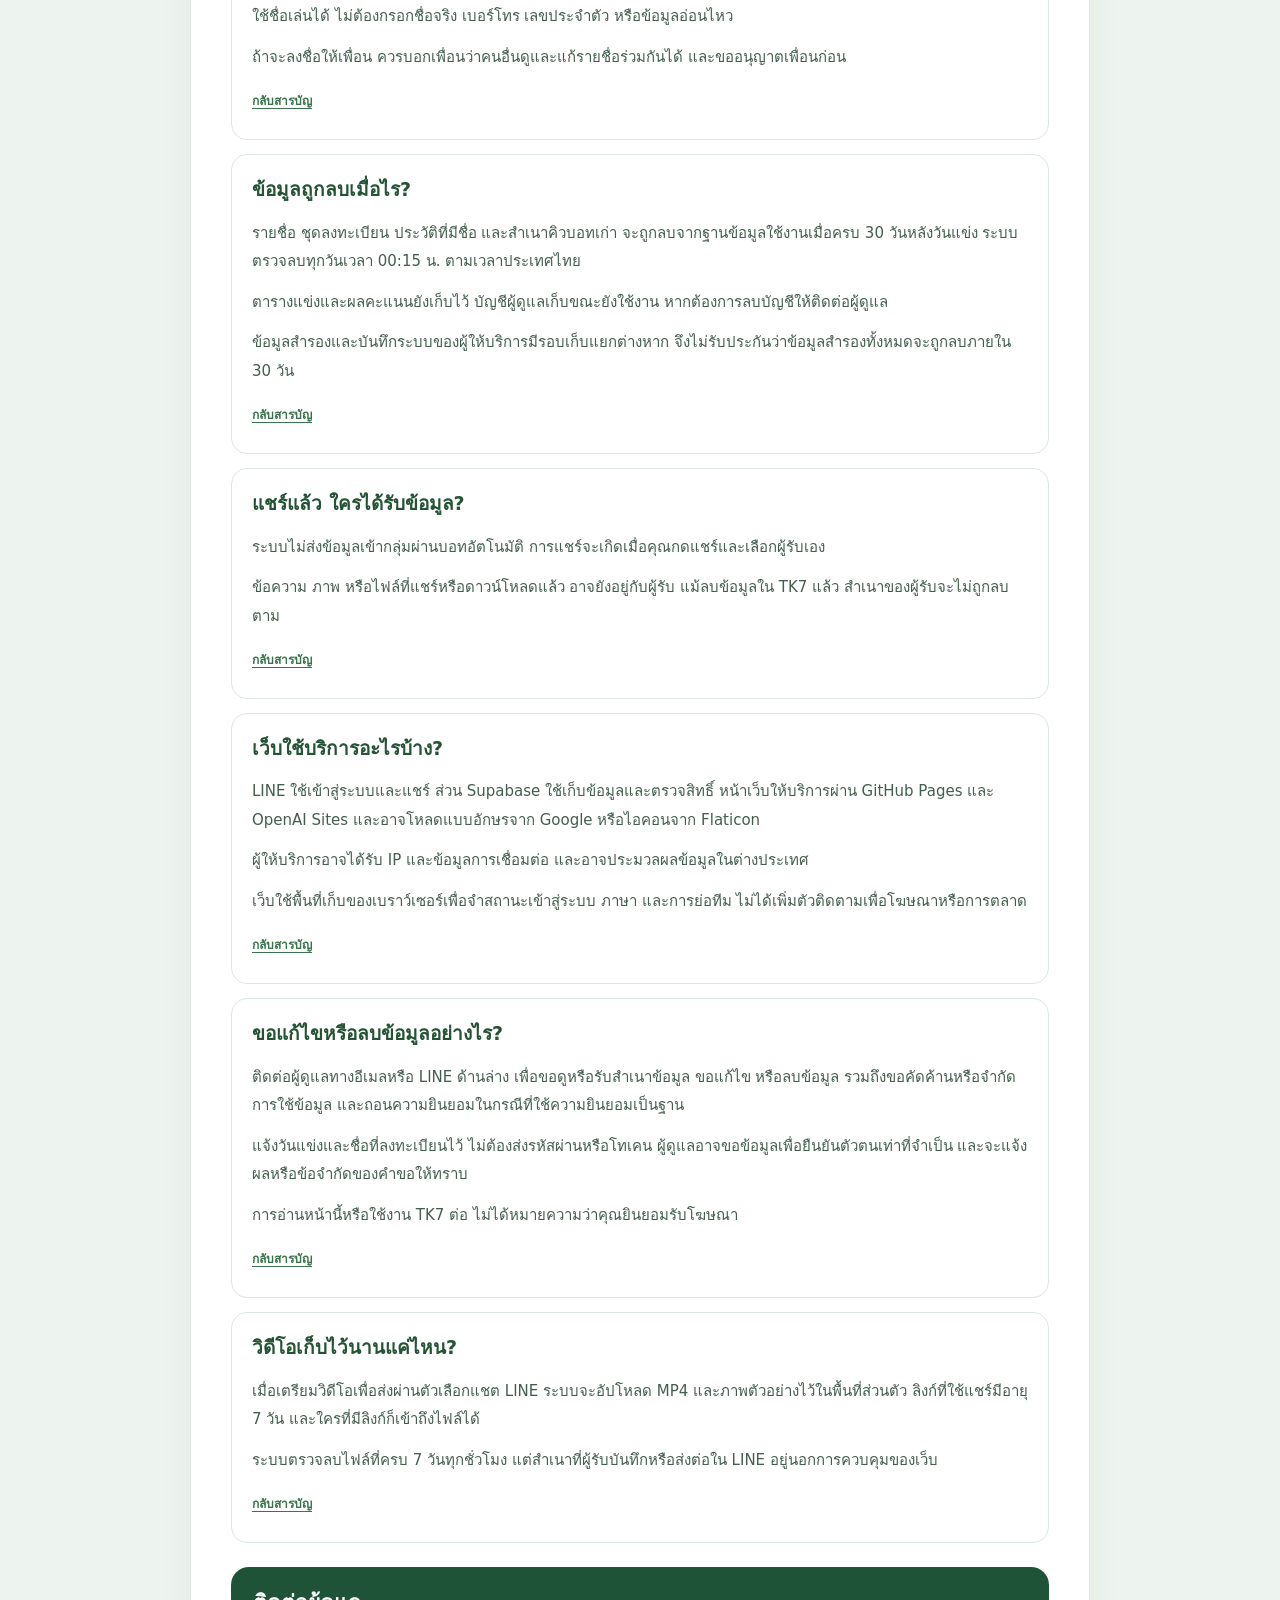
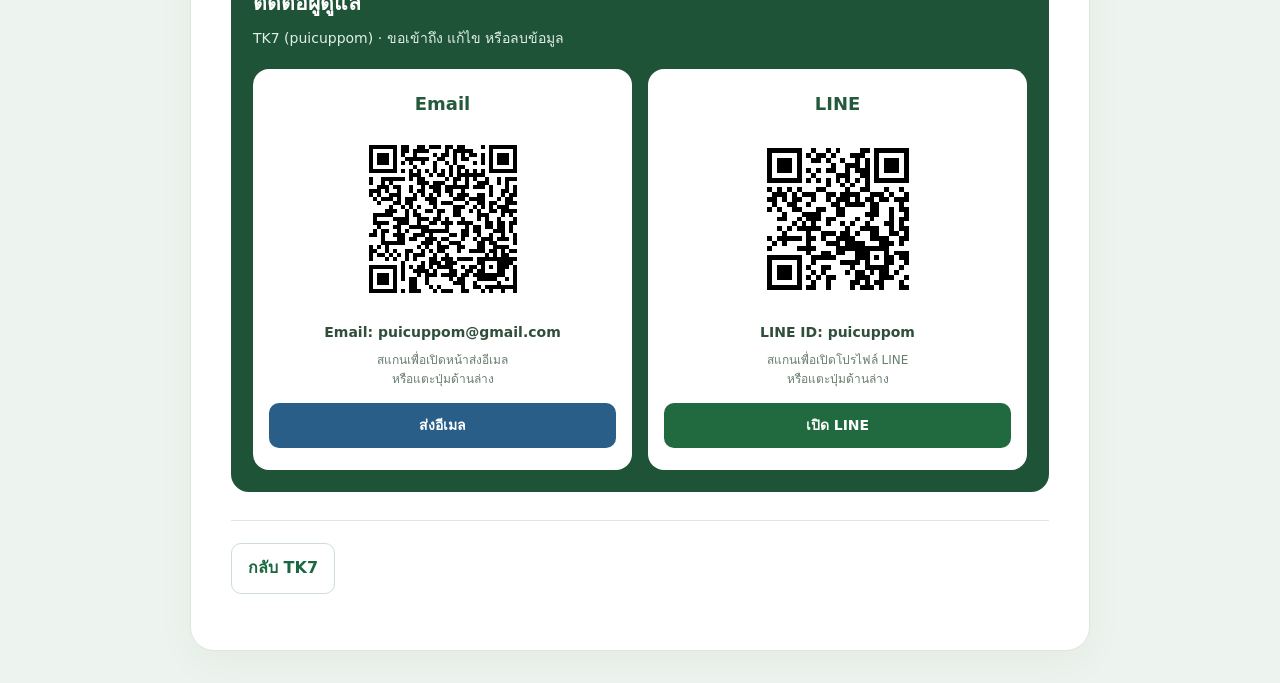
==== commit 9af0600c: "Add clear privacy topic index and remove duplicate startup effect for 6.9.9" ====
--- a/privacy.html
+++ b/privacy.html
@@ -7,38 +7,41 @@
 <meta http-equiv="Content-Security-Policy" content="default-src 'none'; style-src 'unsafe-inline'; base-uri 'none'; form-action 'none'">
 <title>TK7 · ความเป็นส่วนตัว / Privacy</title>
 <style>
-*{box-sizing:border-box}html{scroll-behavior:smooth;scroll-padding-top:20px}body{margin:0;background:#edf3ee;color:#243c2d;font:16px/1.8 system-ui,sans-serif}main{max-width:900px;margin:32px auto;padding:40px;background:#fff;border:1px solid #dde7df;border-radius:24px;box-shadow:0 12px 40px #1c46200a}h1{font-size:clamp(25px,4vw,36px);letter-spacing:-.03em;margin:0 0 8px;line-height:1.35;color:#1d5134}h2{font-size:23px;line-height:1.4;margin:32px 0 18px;color:#1d5134}small{display:block;color:#6a7c70;font-size:13px}a{color:#1b6840;text-underline-offset:3px;overflow-wrap:anywhere}a:focus-visible,summary:focus-visible{outline:3px solid #2f759b;outline-offset:4px}nav{display:flex;gap:10px;flex-wrap:wrap;margin:22px 0}nav a{padding:8px 14px;background:#eef5f0;border:1px solid #d4e3d8;border-radius:10px;text-decoration:none;font-size:14px;font-weight:600}.privacy-lead{color:#5a7061;max-width:65ch;margin:14px 0}.privacy-facts{display:grid;grid-template-columns:repeat(3,minmax(0,1fr));gap:12px;margin:24px 0}.privacy-facts div{padding:18px;background:#f0f6f1;border:1px solid #dce8de;border-radius:16px}.privacy-facts strong{display:block;font-size:19px;color:#205c38}.privacy-facts span{display:block;font-size:13px;color:#587162;margin-top:5px}.contact{padding:22px;background:#1e5337;color:#fff;border-radius:18px;line-height:1.9}.contact a{color:#fff;font-weight:600}.contact strong{color:#fff}ul{list-style:none;padding:0;margin:0;display:grid;gap:14px}li{padding:20px;border:1px solid #dce7df;border-radius:16px;background:#fff;line-height:1.85;font-size:15px;overflow-wrap:anywhere}li>strong:first-child{display:block;color:#285c3c;font-size:17px;margin-bottom:8px}details{margin-top:28px;border-top:1px solid #dce7df;padding-top:20px}summary{cursor:pointer;padding:10px 0;font-size:18px;font-weight:600;color:#285c3c}details h2{margin-top:18px}.back-link{display:inline-flex;padding:10px 16px;border:1px solid #cddfd2;border-radius:10px;text-decoration:none;font-weight:600}.privacy-footer{border-top:1px solid #dce7df;margin-top:28px;padding-top:22px}@media(max-width:600px){main{margin:12px;padding:24px 18px;border-radius:20px}.privacy-facts{gap:8px}.privacy-facts div{padding:12px 9px}.privacy-facts strong{font-size:16px}.privacy-facts span{font-size:12px}li{padding:17px}.contact{padding:18px}}@media(prefers-reduced-motion:reduce){html{scroll-behavior:auto}}
+*{box-sizing:border-box}html{scroll-behavior:smooth;scroll-padding-top:20px}body{margin:0;background:#edf3ee;color:#243c2d;font:16px/1.8 system-ui,sans-serif}main{max-width:900px;margin:32px auto;padding:40px;background:#fff;border:1px solid #dde7df;border-radius:24px;box-shadow:0 12px 40px #1c46200a}h1{font-size:clamp(25px,4vw,36px);letter-spacing:-.03em;margin:0 0 8px;line-height:1.35;color:#1d5134}h2{font-size:23px;line-height:1.4;margin:32px 0 18px;color:#1d5134}small{display:block;color:#6a7c70;font-size:13px}a{color:#1b6840;text-underline-offset:3px;overflow-wrap:anywhere}a:focus-visible,summary:focus-visible{outline:3px solid #2f759b;outline-offset:4px}nav{display:flex;gap:10px;flex-wrap:wrap;margin:22px 0}nav a{padding:8px 14px;background:#eef5f0;border:1px solid #d4e3d8;border-radius:10px;text-decoration:none;font-size:14px;font-weight:600}.privacy-lead{color:#5a7061;max-width:65ch;margin:14px 0}.contact{padding:22px;background:#1e5337;color:#fff;border-radius:18px;line-height:1.9}.contact a{color:#fff;font-weight:600}.contact strong{color:#fff}ul{list-style:none;padding:0;margin:0;display:grid;gap:14px}li{padding:20px;border:1px solid #dce7df;border-radius:16px;background:#fff;line-height:1.85;font-size:15px;overflow-wrap:anywhere}li>strong:first-child{display:block;color:#285c3c;font-size:17px;margin-bottom:8px}details{margin-top:28px;border-top:1px solid #dce7df;padding-top:20px}summary{cursor:pointer;padding:10px 0;font-size:18px;font-weight:600;color:#285c3c}details h2{margin-top:18px}.back-link{display:inline-flex;padding:10px 16px;border:1px solid #cddfd2;border-radius:10px;text-decoration:none;font-weight:600}.privacy-footer{border-top:1px solid #dce7df;margin-top:28px;padding-top:22px}@media(max-width:600px){main{margin:12px;padding:24px 18px;border-radius:20px}li{padding:17px}.contact{padding:18px}}@media(prefers-reduced-motion:reduce){html{scroll-behavior:auto}}
 .contact{margin:24px 0}.contact h2{color:#fff;font-size:21px;margin:0 0 6px}.contact-lead{font-size:14px;margin:0 0 18px;color:#e0efe5}.contact-grid{display:grid;grid-template-columns:repeat(2,minmax(0,1fr));gap:16px}.contact-card{background:#fff;color:#294332;padding:22px 16px;border-radius:16px;text-align:center;min-width:0}.contact-card h3{font-size:18px;color:#245a3b;margin:0 0 12px;line-height:1.4}.contact-card svg{display:block;width:180px;max-width:100%;height:auto;margin:0 auto 12px;background:#fff;shape-rendering:crispEdges}.contact-card .contact-value{display:block;color:#304f3a;font-size:14px;font-weight:600;line-height:1.6;overflow-wrap:anywhere}.contact-card .contact-caption{font-size:12px;line-height:1.6;color:#687d6e;margin:8px 0 14px}.contact-card .contact-action{display:flex;align-items:center;justify-content:center;min-height:44px;padding:9px 12px;border-radius:10px;background:#216a40;color:#fff;font-size:14px;font-weight:600;text-decoration:none}.contact-card .email-action{background:#285e87}.contact-card .contact-action:focus-visible{outline:3px solid #eea63d;outline-offset:3px}@media(max-width:520px){.contact-grid{grid-template-columns:1fr}.contact-card{padding:18px}.contact-card svg{width:168px}}
-.language-radio{position:absolute;width:1px;height:1px;clip-path:inset(50%);overflow:hidden}.language-switch{display:flex;width:max-content;gap:4px;margin:0 0 24px auto;padding:4px;background:#e9f1eb;border:1px solid #d3e1d7;border-radius:999px}.language-switch label{display:grid;place-items:center;min-width:58px;min-height:40px;padding:6px 16px;border-radius:999px;cursor:pointer;color:#4e6d59;font-size:14px;font-weight:700;line-height:1.3;transition:background .15s,color .15s}#privacy-th:checked~.language-switch label[for=privacy-th],#privacy-en:checked~.language-switch label[for=privacy-en]{background:#245c3c;color:#fff;box-shadow:0 2px 5px #12351d20}#privacy-th:focus-visible~.language-switch label[for=privacy-th],#privacy-en:focus-visible~.language-switch label[for=privacy-en]{outline:3px solid #e9a339;outline-offset:2px}.lang-en{display:none}#privacy-en:checked~.lang-th,#privacy-en:checked~* .lang-th{display:none}#privacy-en:checked~.lang-en{display:block}#privacy-en:checked~* .lang-en{display:revert}nav>a.lang-en{display:none}#privacy-en:checked~nav>a.lang-en{display:block}section[lang=en]{scroll-margin-top:20px}.contact-value{user-select:all}.privacy-facts .lang-th,.privacy-facts .lang-en{font:inherit;color:inherit;margin:0}@media(prefers-reduced-motion:reduce){.language-switch label{transition:none}}
-.privacy-facts .lang-en{display:none}
+.language-radio{position:absolute;width:1px;height:1px;clip-path:inset(50%);overflow:hidden}.language-switch{display:flex;width:max-content;gap:4px;margin:0 0 24px auto;padding:4px;background:#e9f1eb;border:1px solid #d3e1d7;border-radius:999px}.language-switch label{display:grid;place-items:center;min-width:58px;min-height:40px;padding:6px 16px;border-radius:999px;cursor:pointer;color:#4e6d59;font-size:14px;font-weight:700;line-height:1.3;transition:background .15s,color .15s}#privacy-th:checked~.language-switch label[for=privacy-th],#privacy-en:checked~.language-switch label[for=privacy-en]{background:#245c3c;color:#fff;box-shadow:0 2px 5px #12351d20}#privacy-th:focus-visible~.language-switch label[for=privacy-th],#privacy-en:focus-visible~.language-switch label[for=privacy-en]{outline:3px solid #e9a339;outline-offset:2px}.lang-en{display:none}#privacy-en:checked~.lang-th,#privacy-en:checked~* .lang-th{display:none}#privacy-en:checked~.lang-en{display:block}#privacy-en:checked~* .lang-en{display:revert}nav>a.lang-en{display:none}#privacy-en:checked~nav>a.lang-en{display:block}section[lang=en]{scroll-margin-top:20px}.contact-value{user-select:all}@media(prefers-reduced-motion:reduce){.language-switch label{transition:none}}
+
+.privacy-index{padding:24px;margin:26px 0 32px;background:#f4f8f5;border:1px solid #dae7de;border-radius:20px;scroll-margin-top:18px}.privacy-index h2{margin:0;font-size:23px}.toc-intro{font-size:14px;color:#657b6c;margin:6px 0 18px}.privacy-toc{display:grid;grid-template-columns:repeat(2,minmax(0,1fr));gap:10px;margin:0}.privacy-toc>a{display:flex;align-items:center;gap:12px;min-height:94px;margin:0;padding:16px;background:#fff;border:1px solid #dce7df;border-radius:14px;color:#224d33;text-decoration:none;transition:border-color .15s,background .15s}.privacy-toc>a:hover{background:#edf6ef;border-color:#83ab90}.toc-number{display:grid;place-items:center;flex:none;width:32px;height:32px;border-radius:10px;background:#e9f2ec;color:#39734b;font-size:12px;font-weight:700}.toc-copy{display:grid;gap:5px;min-width:0}.toc-copy strong{font-size:15px;font-weight:650;line-height:1.5}.toc-copy>span{font-size:12px;line-height:1.6;color:#6b7d71}.privacy-toc svg{width:16px;height:16px;margin-left:auto;flex:none;color:#779782}.privacy-toc>.toc-contact{grid-column:1/-1;background:#e8f3ec;border-color:#c7dfce}.privacy-toc>.toc-contact .toc-number{background:#245b3d;color:#fff}.privacy-topic{scroll-margin-top:20px}.privacy-topic h3{font-size:19px;line-height:1.55;margin:0 0 14px;color:#245335}.topic-answer{font-size:15px;line-height:1.9;color:#445e4d}.topic-back{display:inline-flex;align-items:center;min-height:36px;margin-top:12px;font-size:12px;font-weight:600;color:#39744c}.privacy-topic:focus{outline:2px solid #8ab699;outline-offset:3px}@media(max-width:640px){.privacy-index{padding:18px 14px}.privacy-toc{grid-template-columns:1fr}.privacy-toc>a{min-height:80px;padding:14px}.privacy-index h2{font-size:21px}.privacy-topic h3{font-size:18px}}@media(prefers-reduced-motion:reduce){.privacy-toc>a{transition:none}}
+.topic-answer p{margin:0 0 12px}.topic-answer p:last-child{margin-bottom:0}
 </style>
 </head>
 <body><main>
 <input class="language-radio" type="radio" name="privacy-language" id="privacy-th" checked aria-label="ภาษาไทย"><input class="language-radio" type="radio" name="privacy-language" id="privacy-en" aria-label="English"><div class="language-switch" role="group" aria-label="ภาษา / Language"><label for="privacy-th">TH</label><label for="privacy-en">EN</label></div>
 <h1><span class="lang-th" lang="th">ความเป็นส่วนตัว</span><span class="lang-en" lang="en">Privacy</span></h1>
-<small><span class="lang-th" lang="th">TK7 · ปรับปรุง 25 พฤศจิกายน 2026</span><span class="lang-en" lang="en">TK7 · Updated 25 November 2026</span></small><p class="privacy-lead"><span class="lang-th" lang="th">เข้าใจง่ายว่าระบบใช้ข้อมูลอะไร ใครดูได้ และติดต่อขอจัดการข้อมูลได้ที่ไหน</span><span class="lang-en" lang="en">Understand what we collect, who can access it, and how to contact us about your data.</span></p><nav aria-label="หัวข้อความเป็นส่วนตัว"><a class="lang-th" href="#thai">ข้อมูลของคุณ</a><a class="lang-en" href="#english">Your data</a><a href="#privacy-contact"><span class="lang-th" lang="th">ติดต่อผู้ดูแล</span><span class="lang-en" lang="en">Contact us</span></a></nav><div class="privacy-facts"><div><strong><span class="lang-th" lang="th">ใช้ชื่อเล่นได้</span><span class="lang-en" lang="en">Nicknames</span></strong><span><span class="lang-th" lang="th">ไม่ต้องกรอกชื่อจริง</span><span class="lang-en" lang="en">No real name required</span></span></div><div><strong><span class="lang-th" lang="th">30 วัน</span><span class="lang-en" lang="en">30 days</span></strong><span><span class="lang-th" lang="th">เก็บรายชื่อหลังวันแข่ง</span><span class="lang-en" lang="en">Roster retention after matches</span></span></div><div><strong><span class="lang-th" lang="th">เลือกผู้รับเอง</span><span class="lang-en" lang="en">Your choice</span></strong><span><span class="lang-th" lang="th">เมื่อแชร์ผ่าน LINE</span><span class="lang-en" lang="en">Choose LINE recipients</span></span></div></div>
+<small><span class="lang-th" lang="th">TK7 · ปรับปรุง 26 พฤศจิกายน 2026</span><span class="lang-en" lang="en">TK7 · Updated 26 November 2026</span></small><p class="privacy-lead"><span class="lang-th" lang="th">อ่านวิธีดูแลคำตอบเกี่ยวกับข้อมูลของคุณ หรือเลือกหัวข้อด้านล่างเพื่อหาคำตอบ</span><span class="lang-en" lang="en">Learn how TK7 handles your information, or choose a topic below to find an answer.</span></p><div id="privacy-index" class="privacy-index"><section class="lang-th" lang="th"><h2 id="toc-heading-th">เลือกหัวข้อที่อยากรู้</h2><p class="toc-intro">แตะหัวข้อเพื่อไปอ่านคำตอบได้เลย</p><nav class="privacy-toc" aria-labelledby="toc-heading-th"><a href="#privacy-data-th"><span class="toc-number">01</span><span class="toc-copy"><strong>เว็บเก็บข้อมูลอะไรบ้าง?</strong><span>ชื่อ รายชื่อทีม และข้อมูลที่ใช้จัดการแข่งขัน</span></span><svg viewBox="0 0 24 24" aria-hidden="true"><path d="m9 5 7 7-7 7" fill="none" stroke="currentColor" stroke-width="2" stroke-linecap="round" stroke-linejoin="round"/></svg></a><a href="#privacy-access-th"><span class="toc-number">02</span><span class="toc-copy"><strong>ใครดูหรือแก้รายชื่อได้?</strong><span>ผู้มีลิงก์ลงทะเบียนและเข้าสู่ระบบ LINE</span></span><svg viewBox="0 0 24 24" aria-hidden="true"><path d="m9 5 7 7-7 7" fill="none" stroke="currentColor" stroke-width="2" stroke-linecap="round" stroke-linejoin="round"/></svg></a><a href="#privacy-names-th"><span class="toc-number">03</span><span class="toc-copy"><strong>ต้องใช้ชื่อจริงไหม?</strong><span>ใช้ชื่อเล่นได้ และควรขออนุญาตก่อนลงชื่อให้เพื่อน</span></span><svg viewBox="0 0 24 24" aria-hidden="true"><path d="m9 5 7 7-7 7" fill="none" stroke="currentColor" stroke-width="2" stroke-linecap="round" stroke-linejoin="round"/></svg></a><a href="#privacy-retention-th"><span class="toc-number">04</span><span class="toc-copy"><strong>ข้อมูลถูกลบเมื่อไร?</strong><span>รายชื่อถูกลบเมื่อครบ 30 วันหลังวันแข่ง</span></span><svg viewBox="0 0 24 24" aria-hidden="true"><path d="m9 5 7 7-7 7" fill="none" stroke="currentColor" stroke-width="2" stroke-linecap="round" stroke-linejoin="round"/></svg></a><a href="#privacy-sharing-th"><span class="toc-number">05</span><span class="toc-copy"><strong>แชร์แล้ว ใครได้รับข้อมูล?</strong><span>คุณเลือกผู้รับเอง และสำเนาอาจยังอยู่กับผู้รับ</span></span><svg viewBox="0 0 24 24" aria-hidden="true"><path d="m9 5 7 7-7 7" fill="none" stroke="currentColor" stroke-width="2" stroke-linecap="round" stroke-linejoin="round"/></svg></a><a href="#privacy-services-th"><span class="toc-number">06</span><span class="toc-copy"><strong>เว็บใช้บริการอะไรบ้าง?</strong><span>บริการเข้าสู่ระบบ เก็บข้อมูล และให้บริการเว็บ</span></span><svg viewBox="0 0 24 24" aria-hidden="true"><path d="m9 5 7 7-7 7" fill="none" stroke="currentColor" stroke-width="2" stroke-linecap="round" stroke-linejoin="round"/></svg></a><a href="#privacy-requests-th"><span class="toc-number">07</span><span class="toc-copy"><strong>ขอแก้ไขหรือลบข้อมูลอย่างไร?</strong><span>ข้อมูลที่ควรแจ้งเมื่อติดต่อผู้ดูแล</span></span><svg viewBox="0 0 24 24" aria-hidden="true"><path d="m9 5 7 7-7 7" fill="none" stroke="currentColor" stroke-width="2" stroke-linecap="round" stroke-linejoin="round"/></svg></a><a href="#privacy-videos-th"><span class="toc-number">08</span><span class="toc-copy"><strong>วิดีโอเก็บไว้นานแค่ไหน?</strong><span>ลิงก์วิดีโอที่อัปโหลดสำหรับส่ง LINE มีอายุ 7 วัน</span></span><svg viewBox="0 0 24 24" aria-hidden="true"><path d="m9 5 7 7-7 7" fill="none" stroke="currentColor" stroke-width="2" stroke-linecap="round" stroke-linejoin="round"/></svg></a><a class="toc-contact" href="#privacy-contact"><span class="toc-number">09</span><span class="toc-copy"><strong>ติดต่อผู้ดูแล</strong><span>QR อีเมลและ LINE พร้อมปุ่มติดต่อ</span></span><svg viewBox="0 0 24 24" aria-hidden="true"><path d="m9 5 7 7-7 7" fill="none" stroke="currentColor" stroke-width="2" stroke-linecap="round" stroke-linejoin="round"/></svg></a></nav></section><section class="lang-en" lang="en"><h2 id="toc-heading-en">Find a topic</h2><p class="toc-intro">Choose a topic to jump to the answer.</p><nav class="privacy-toc" aria-labelledby="toc-heading-en"><a href="#privacy-data-en"><span class="toc-number">01</span><span class="toc-copy"><strong>What information do we keep?</strong><span>Player names, teams and match information</span></span><svg viewBox="0 0 24 24" aria-hidden="true"><path d="m9 5 7 7-7 7" fill="none" stroke="currentColor" stroke-width="2" stroke-linecap="round" stroke-linejoin="round"/></svg></a><a href="#privacy-access-en"><span class="toc-number">02</span><span class="toc-copy"><strong>Who can see or edit the roster?</strong><span>Access through the registration link and LINE</span></span><svg viewBox="0 0 24 24" aria-hidden="true"><path d="m9 5 7 7-7 7" fill="none" stroke="currentColor" stroke-width="2" stroke-linecap="round" stroke-linejoin="round"/></svg></a><a href="#privacy-names-en"><span class="toc-number">03</span><span class="toc-copy"><strong>Do I need my real name?</strong><span>Nicknames and adding friends to the roster</span></span><svg viewBox="0 0 24 24" aria-hidden="true"><path d="m9 5 7 7-7 7" fill="none" stroke="currentColor" stroke-width="2" stroke-linecap="round" stroke-linejoin="round"/></svg></a><a href="#privacy-retention-en"><span class="toc-number">04</span><span class="toc-copy"><strong>When is information deleted?</strong><span>Roster deletion 30 days after the match</span></span><svg viewBox="0 0 24 24" aria-hidden="true"><path d="m9 5 7 7-7 7" fill="none" stroke="currentColor" stroke-width="2" stroke-linecap="round" stroke-linejoin="round"/></svg></a><a href="#privacy-sharing-en"><span class="toc-number">05</span><span class="toc-copy"><strong>What happens when I share?</strong><span>You choose recipients; they may keep copies</span></span><svg viewBox="0 0 24 24" aria-hidden="true"><path d="m9 5 7 7-7 7" fill="none" stroke="currentColor" stroke-width="2" stroke-linecap="round" stroke-linejoin="round"/></svg></a><a href="#privacy-services-en"><span class="toc-number">06</span><span class="toc-copy"><strong>Which services does TK7 use?</strong><span>Sign-in, storage and website providers</span></span><svg viewBox="0 0 24 24" aria-hidden="true"><path d="m9 5 7 7-7 7" fill="none" stroke="currentColor" stroke-width="2" stroke-linecap="round" stroke-linejoin="round"/></svg></a><a href="#privacy-requests-en"><span class="toc-number">07</span><span class="toc-copy"><strong>How do I change or delete my data?</strong><span>What to include when contacting us</span></span><svg viewBox="0 0 24 24" aria-hidden="true"><path d="m9 5 7 7-7 7" fill="none" stroke="currentColor" stroke-width="2" stroke-linecap="round" stroke-linejoin="round"/></svg></a><a href="#privacy-videos-en"><span class="toc-number">08</span><span class="toc-copy"><strong>How long are videos available?</strong><span>Uploaded LINE video links expire after 7 days</span></span><svg viewBox="0 0 24 24" aria-hidden="true"><path d="m9 5 7 7-7 7" fill="none" stroke="currentColor" stroke-width="2" stroke-linecap="round" stroke-linejoin="round"/></svg></a><a class="toc-contact" href="#privacy-contact"><span class="toc-number">09</span><span class="toc-copy"><strong>Contact the operator</strong><span>Email and LINE QR codes and contact buttons</span></span><svg viewBox="0 0 24 24" aria-hidden="true"><path d="m9 5 7 7-7 7" fill="none" stroke="currentColor" stroke-width="2" stroke-linecap="round" stroke-linejoin="round"/></svg></a></nav></section></div>
+
+<section class="lang-th" lang="th" aria-labelledby="thai"><h2 id="thai">ข้อมูลของคุณใน TK7</h2>
+<ul>
+<li id="privacy-data-th" class="privacy-topic" tabindex="-1"><h3>เว็บเก็บข้อมูลอะไรบ้าง?</h3><div class="topic-answer"><p>เราเก็บชื่อที่ลงทะเบียน สีเสื้อ และวันแข่ง เพื่อจัดรายชื่อเตะบอล รวมถึงบัญชี LINE ของผู้ทำรายการ และวันเวลา/รายละเอียดการแก้ไข เพื่อดูประวัติและป้องกันการใช้งานผิดปกติ</p><p>ถ้าคุณสมัครเป็นผู้ดูแลเว็บ เราจะเก็บอีเมล ชื่อที่แสดง และสิทธิ์การใช้งานด้วย ส่วนรหัสผ่านดูแลโดย Supabase Auth</p></div><a class="topic-back" href="#privacy-index">กลับสารบัญ</a></li>
+<li id="privacy-access-th" class="privacy-topic" tabindex="-1"><h3>ใครดูหรือแก้รายชื่อได้?</h3><div class="topic-answer"><p>คนที่มีลิงก์ลงทะเบียนและเข้าสู่ระบบ LINE สามารถดูรายชื่อร่วมกันได้ และสามารถเพิ่ม ย้าย หรือลบชื่อของคนอื่น รวมถึงดูชื่อผู้แก้ไขในประวัติได้ ไม่ได้จำกัดเฉพาะสมาชิกในกลุ่ม LINE</p><p>ผู้ดูแลเว็บที่ได้รับอนุมัติจัดการรายชื่อได้ ส่วนอีเมลและบัญชีผู้ดูแลไม่เปิดสาธารณะ ตารางแข่งและผลคะแนนดูได้แบบสาธารณะ</p></div><a class="topic-back" href="#privacy-index">กลับสารบัญ</a></li>
+<li id="privacy-names-th" class="privacy-topic" tabindex="-1"><h3>ต้องใช้ชื่อจริงไหม?</h3><div class="topic-answer"><p>ใช้ชื่อเล่นได้ ไม่ต้องกรอกชื่อจริง เบอร์โทร เลขประจำตัว หรือข้อมูลอ่อนไหว</p><p>ถ้าจะลงชื่อให้เพื่อน ควรบอกเพื่อนว่าคนอื่นดูและแก้รายชื่อร่วมกันได้ และขออนุญาตเพื่อนก่อน</p></div><a class="topic-back" href="#privacy-index">กลับสารบัญ</a></li>
+<li id="privacy-retention-th" class="privacy-topic" tabindex="-1"><h3>ข้อมูลถูกลบเมื่อไร?</h3><div class="topic-answer"><p>รายชื่อ ชุดลงทะเบียน ประวัติที่มีชื่อ และสำเนาคิวบอทเก่า จะถูกลบจากฐานข้อมูลใช้งานเมื่อครบ 30 วันหลังวันแข่ง ระบบตรวจลบทุกวันเวลา 00:15 น. ตามเวลาประเทศไทย</p><p>ตารางแข่งและผลคะแนนยังเก็บไว้ บัญชีผู้ดูแลเก็บขณะยังใช้งาน หากต้องการลบบัญชีให้ติดต่อผู้ดูแล</p><p>ข้อมูลสำรองและบันทึกระบบของผู้ให้บริการมีรอบเก็บแยกต่างหาก จึงไม่รับประกันว่าข้อมูลสำรองทั้งหมดจะถูกลบภายใน 30 วัน</p></div><a class="topic-back" href="#privacy-index">กลับสารบัญ</a></li>
+<li id="privacy-sharing-th" class="privacy-topic" tabindex="-1"><h3>แชร์แล้ว ใครได้รับข้อมูล?</h3><div class="topic-answer"><p>ระบบไม่ส่งข้อมูลเข้ากลุ่มผ่านบอทอัตโนมัติ การแชร์จะเกิดเมื่อคุณกดแชร์และเลือกผู้รับเอง</p><p>ข้อความ ภาพ หรือไฟล์ที่แชร์หรือดาวน์โหลดแล้ว อาจยังอยู่กับผู้รับ แม้ลบข้อมูลใน TK7 แล้ว สำเนาของผู้รับจะไม่ถูกลบตาม</p></div><a class="topic-back" href="#privacy-index">กลับสารบัญ</a></li>
+<li id="privacy-services-th" class="privacy-topic" tabindex="-1"><h3>เว็บใช้บริการอะไรบ้าง?</h3><div class="topic-answer"><p>LINE ใช้เข้าสู่ระบบและแชร์ ส่วน Supabase ใช้เก็บข้อมูลและตรวจสิทธิ์ หน้าเว็บให้บริการผ่าน GitHub Pages และ OpenAI Sites และอาจโหลดแบบอักษรจาก Google หรือไอคอนจาก Flaticon</p><p>ผู้ให้บริการอาจได้รับ IP และข้อมูลการเชื่อมต่อ และอาจประมวลผลข้อมูลในต่างประเทศ</p><p>เว็บใช้พื้นที่เก็บของเบราว์เซอร์เพื่อจำสถานะเข้าสู่ระบบ ภาษา และการย่อทีม ไม่ได้เพิ่มตัวติดตามเพื่อโฆษณาหรือการตลาด</p></div><a class="topic-back" href="#privacy-index">กลับสารบัญ</a></li>
+<li id="privacy-requests-th" class="privacy-topic" tabindex="-1"><h3>ขอแก้ไขหรือลบข้อมูลอย่างไร?</h3><div class="topic-answer"><p>ติดต่อผู้ดูแลทางอีเมลหรือ LINE ด้านล่าง เพื่อขอดูหรือรับสำเนาข้อมูล ขอแก้ไข หรือลบข้อมูล รวมถึงขอคัดค้านหรือจำกัดการใช้ข้อมูล และถอนความยินยอมในกรณีที่ใช้ความยินยอมเป็นฐาน</p><p>แจ้งวันแข่งและชื่อที่ลงทะเบียนไว้ ไม่ต้องส่งรหัสผ่านหรือโทเคน ผู้ดูแลอาจขอข้อมูลเพื่อยืนยันตัวตนเท่าที่จำเป็น และจะแจ้งผลหรือข้อจำกัดของคำขอให้ทราบ</p><p>การอ่านหน้านี้หรือใช้งาน TK7 ต่อ ไม่ได้หมายความว่าคุณยินยอมรับโฆษณา</p></div><a class="topic-back" href="#privacy-index">กลับสารบัญ</a></li>
+<li id="privacy-videos-th" class="privacy-topic" tabindex="-1"><h3>วิดีโอเก็บไว้นานแค่ไหน?</h3><div class="topic-answer"><p>เมื่อเตรียมวิดีโอเพื่อส่งผ่านตัวเลือกแชต LINE ระบบจะอัปโหลด MP4 และภาพตัวอย่างไว้ในพื้นที่ส่วนตัว ลิงก์ที่ใช้แชร์มีอายุ 7 วัน และใครที่มีลิงก์ก็เข้าถึงไฟล์ได้</p><p>ระบบตรวจลบไฟล์ที่ครบ 7 วันทุกชั่วโมง แต่สำเนาที่ผู้รับบันทึกหรือส่งต่อใน LINE อยู่นอกการควบคุมของเว็บ</p></div><a class="topic-back" href="#privacy-index">กลับสารบัญ</a></li></ul></section>
+<section class="lang-en" lang="en" aria-labelledby="english"><h2 id="english">Your privacy questions, answered</h2>
+<ul>
+<li id="privacy-data-en" class="privacy-topic" tabindex="-1"><h3>What information do we keep?</h3><div class="topic-answer">We process signup names, shirt colours, match dates, the acting LINE account and change history to run football registration, resolve changes and protect the service. Web administrator accounts also contain email, display name and permission status. Supabase Auth handles passwords.</div><a class="topic-back" href="#privacy-index">Back to topics</a></li>
+<li id="privacy-access-en" class="privacy-topic" tabindex="-1"><h3>Who can see or edit the roster?</h3><div class="topic-answer">Anyone with the registration link and a valid LINE login can view and edit the shared roster, including other people's names, and see editors' display names in history. Access is not restricted to LINE group membership. Approved web administrators can manage the roster. Administrator emails are not public. Fixtures and scores are public.</div><a class="topic-back" href="#privacy-index">Back to topics</a></li>
+<li id="privacy-names-en" class="privacy-topic" tabindex="-1"><h3>Do I need my real name?</h3><div class="topic-answer">Use a nickname. Do not enter identity numbers, phone numbers or sensitive information. Inform friends about shared access and obtain their permission before adding their names.</div><a class="topic-back" href="#privacy-index">Back to topics</a></li>
+<li id="privacy-retention-en" class="privacy-topic" tabindex="-1"><h3>When is information deleted?</h3><div class="topic-answer">Registration sessions, names, identifiable change history and old bot queue copies are removed from the active database 30 days after the match date. Cleanup runs daily at 00:15 Asia/Bangkok. Fixtures and scores remain. Administrator accounts remain while in use; contact us to request account deletion. Provider backups and system logs follow provider retention cycles; deletion from all backups within 30 days is not guaranteed.</div><a class="topic-back" href="#privacy-index">Back to topics</a></li>
+<li id="privacy-sharing-en" class="privacy-topic" tabindex="-1"><h3>What happens when I share?</h3><div class="topic-answer">No automatic bot delivery is used. You choose whether and where to share. Copies already shared or downloaded may remain with recipients after deletion in TK7.</div><a class="topic-back" href="#privacy-index">Back to topics</a></li>
+<li id="privacy-services-en" class="privacy-topic" tabindex="-1"><h3>Which services does TK7 use?</h3><div class="topic-answer">Providers include LINE, Supabase, GitHub Pages and OpenAI Sites. The main/LIFF pages may load Google Fonts and Flaticon icons. Providers receive connection data such as IP addresses and may process it internationally. Browser storage supports login, language and collapsed teams. We have not added advertising or marketing trackers.</div><a class="topic-back" href="#privacy-index">Back to topics</a></li>
+<li id="privacy-requests-en" class="privacy-topic" tabindex="-1"><h3>How do I change or delete my data?</h3><div class="topic-answer">Contact the operator above to request access/copies, correction, deletion, objection or restricted use, and withdrawal where processing relies on consent. Include the match date and signup name, never passwords or tokens. We may verify identity as necessary and explain applicable limitations. Reading this notice or continuing to use TK7 is not marketing consent.</div><a class="topic-back" href="#privacy-index">Back to topics</a></li>
+<li id="privacy-videos-en" class="privacy-topic" tabindex="-1"><h3>How long are videos available?</h3><div class="topic-answer">Preparing a LINE share uploads an MP4 and preview to private storage. Sharing links expire after 7 days; anyone holding a link can access it. Hourly cleanup removes files older than 7 days. Copies saved or forwarded by recipients in LINE are outside this website’s control.</div><a class="topic-back" href="#privacy-index">Back to topics</a></li></ul></section>
 <section class="contact" id="privacy-contact" aria-labelledby="contact-heading"><h2 id="contact-heading"><span class="lang-th" lang="th">ติดต่อผู้ดูแล</span><span class="lang-en" lang="en">Contact us</span></h2><p class="contact-lead">TK7 (puicuppom) · <span class="lang-th" lang="th">ขอเข้าถึง แก้ไข หรือลบข้อมูล</span><span class="lang-en" lang="en">Access, correction or deletion requests</span></p><div class="contact-grid"><article class="contact-card"><h3>Email</h3><svg role="img" aria-label="QR อีเมล puicuppom@gmail.com" xmlns="http://www.w3.org/2000/svg" viewBox="0 0 45 45" shape-rendering="crispEdges"><path fill="#ffffff" d="M0 0h45v45H0z"/><path stroke="#000000" d="M4 4.5h7m1 0h2m2 0h2m1 0h3m1 0h2m1 0h2m4 0h1m1 0h7M4 5.5h1m5 0h1m1 0h2m1 0h4m4 0h1m1 0h5m4 0h1m5 0h1M4 6.5h1m1 0h3m1 0h1m1 0h1m2 0h1m4 0h1m1 0h2m1 0h1m1 0h1m1 0h2m1 0h1m1 0h1m1 0h3m1 0h1M4 7.5h1m1 0h3m1 0h1m2 0h6m2 0h2m2 0h1m1 0h2m3 0h1m1 0h1m1 0h3m1 0h1M4 8.5h1m1 0h3m1 0h1m1 0h1m1 0h1m2 0h1m2 0h1m2 0h1m1 0h1m4 0h1m1 0h1m1 0h1m1 0h3m1 0h1M4 9.5h1m5 0h1m4 0h1m4 0h1m3 0h1m1 0h2m6 0h1m5 0h1M4 10.5h7m1 0h1m1 0h1m1 0h1m1 0h1m1 0h1m1 0h1m1 0h1m1 0h1m1 0h1m1 0h1m1 0h1m1 0h7M14 11.5h3m2 0h1m1 0h2m1 0h1m1 0h7M4 12.5h1m2 0h6m1 0h1m1 0h2m5 0h1m1 0h2m1 0h1m1 0h1m2 0h1m2 0h1m1 0h3M4 13.5h1m2 0h1m1 0h1m6 0h3m1 0h3m2 0h1m2 0h1m2 0h3m2 0h1m1 0h1M6 14.5h3m1 0h2m2 0h1m2 0h1m1 0h3m1 0h6m1 0h3m1 0h1m3 0h1m1 0h1M4 15.5h3m1 0h1m2 0h1m2 0h1m1 0h2m2 0h2m1 0h2m2 0h1m6 0h1m2 0h2m1 0h1M4 16.5h1m1 0h1m2 0h3m3 0h1m1 0h1m1 0h1m1 0h1m2 0h1m1 0h3m2 0h2m1 0h1m2 0h1m1 0h2M5 17.5h1m1 0h3m1 0h1m1 0h3m2 0h3m4 0h3m1 0h4m3 0h1m1 0h2M6 18.5h1m3 0h2m1 0h2m4 0h2m1 0h3m3 0h1m2 0h2m1 0h2m2 0h3M9 19.5h1m2 0h1m1 0h1m1 0h1m3 0h1m4 0h3m2 0h1m1 0h1m1 0h1m1 0h3M8 20.5h3m2 0h1m1 0h1m2 0h2m1 0h2m2 0h2m2 0h1m1 0h1m2 0h2m1 0h4M5 21.5h5m3 0h1m1 0h2m4 0h1m3 0h2m4 0h3m3 0h1m1 0h1M5 22.5h1m4 0h4m2 0h3m1 0h2m1 0h1m3 0h1m3 0h1m1 0h1m2 0h1m3 0h1M5 23.5h4m2 0h3m2 0h1m2 0h2m1 0h3m1 0h4m3 0h2m1 0h2m1 0h2M6 24.5h1m3 0h2m2 0h5m4 0h1m4 0h1m1 0h2m1 0h2m1 0h2m1 0h1M5 25.5h1m1 0h2m2 0h1m1 0h1m3 0h7m3 0h2m1 0h2m3 0h3m1 0h1M4 26.5h2m1 0h1m2 0h3m2 0h3m1 0h1m4 0h2m1 0h2m2 0h1m2 0h1m2 0h1m2 0h1M7 27.5h1m3 0h2m1 0h2m2 0h3m1 0h2m3 0h1m2 0h1m1 0h3m1 0h3m1 0h1M7 28.5h6m4 0h3m1 0h1m2 0h3m4 0h2m1 0h2m4 0h1M4 29.5h1m1 0h1m1 0h1m7 0h1m1 0h1m2 0h3m2 0h2m3 0h2m2 0h4M4 30.5h2m2 0h1m1 0h1m2 0h2m2 0h1m1 0h1m1 0h2m3 0h1m2 0h4m1 0h2m1 0h1m1 0h2M4 31.5h1m1 0h2m1 0h1m1 0h1m1 0h1m1 0h3m2 0h1m2 0h1m9 0h1m1 0h1m1 0h2M4 32.5h1m3 0h1m1 0h1m2 0h1m1 0h1m3 0h2m1 0h3m1 0h4m1 0h10M12 33.5h1m4 0h1m1 0h3m1 0h3m5 0h2m3 0h4M4 34.5h7m1 0h1m1 0h1m1 0h2m1 0h1m1 0h4m2 0h1m1 0h2m1 0h1m1 0h1m1 0h3m1 0h1M4 35.5h1m5 0h1m1 0h1m2 0h4m1 0h1m3 0h2m2 0h2m1 0h2m3 0h2m2 0h1M4 36.5h1m1 0h3m1 0h1m1 0h1m3 0h1m1 0h3m1 0h4m1 0h2m1 0h8m2 0h1M4 37.5h1m1 0h3m1 0h1m1 0h1m1 0h2m2 0h1m5 0h1m1 0h2m3 0h5m2 0h1m1 0h1M4 38.5h1m1 0h3m1 0h1m3 0h2m2 0h1m6 0h3m2 0h1m5 0h1m3 0h1M4 39.5h1m5 0h1m3 0h2m3 0h1m1 0h1m5 0h1m2 0h2m1 0h8M4 40.5h7m1 0h1m1 0h3m3 0h1m1 0h3m2 0h2m3 0h1m1 0h1m2 0h1m2 0h1"/></svg>
 <span class="contact-value">Email: puicuppom@gmail.com</span><p class="contact-caption"><span class="lang-th" lang="th">สแกนเพื่อเปิดหน้าส่งอีเมล<br>หรือแตะปุ่มด้านล่าง</span><span class="lang-en" lang="en">Scan to compose an email<br>or tap the button below</span></p><a class="contact-action email-action" href="mailto:puicuppom@gmail.com?subject=TK7%20personal%20data%20request"><span class="lang-th" lang="th">ส่งอีเมล</span><span class="lang-en" lang="en">Send email</span></a></article><article class="contact-card"><h3>LINE</h3><svg role="img" aria-label="QR เพิ่มเพื่อน LINE puicuppom" xmlns="http://www.w3.org/2000/svg" viewBox="0 0 37 37" shape-rendering="crispEdges"><path fill="#ffffff" d="M0 0h37v37H0z"/><path stroke="#000000" d="M4 4.5h7m2 0h1m2 0h1m1 0h1m4 0h2m1 0h7M4 5.5h1m5 0h1m1 0h1m1 0h2m1 0h1m3 0h3m2 0h1m5 0h1M4 6.5h1m1 0h3m1 0h1m2 0h2m1 0h1m2 0h1m2 0h1m1 0h1m1 0h1m1 0h3m1 0h1M4 7.5h1m1 0h3m1 0h1m6 0h1m2 0h3m1 0h1m1 0h1m1 0h3m1 0h1M4 8.5h1m1 0h3m1 0h1m1 0h1m1 0h1m1 0h2m2 0h1m1 0h3m1 0h1m1 0h3m1 0h1M4 9.5h1m5 0h1m2 0h1m4 0h3m2 0h2m1 0h1m5 0h1M4 10.5h7m1 0h1m1 0h1m1 0h1m1 0h1m1 0h1m1 0h1m1 0h1m1 0h7M16 11.5h1m2 0h1m1 0h1m2 0h1M4 12.5h1m1 0h1m1 0h1m1 0h1m3 0h2m4 0h1m2 0h2m3 0h1m2 0h1M5 13.5h3m1 0h1m1 0h3m2 0h2m1 0h4m2 0h3m1 0h1m2 0h1M4 14.5h2m1 0h1m1 0h2m2 0h1m2 0h1m1 0h3m1 0h1m1 0h2m1 0h2m1 0h3M5 15.5h1m2 0h2m2 0h1m4 0h2m1 0h4m1 0h2m4 0h1M4 16.5h1m1 0h1m2 0h2m3 0h2m2 0h2m5 0h2m2 0h1m1 0h2M7 17.5h1m3 0h4m3 0h2m4 0h3m2 0h1m2 0h1M6 18.5h2m2 0h1m1 0h3m1 0h2m4 0h1m2 0h1m3 0h1m1 0h2M9 19.5h1m1 0h1m1 0h1m2 0h1m2 0h1m1 0h1m2 0h1m3 0h2m1 0h1M6 20.5h1m1 0h1m1 0h5m5 0h1m2 0h4m2 0h1m1 0h2M7 21.5h1m4 0h1m2 0h3m1 0h2m1 0h1m2 0h2m2 0h2m1 0h1M4 22.5h1m1 0h5m1 0h2m1 0h1m2 0h4m3 0h4m2 0h2M5 23.5h1m1 0h1m4 0h1m3 0h3m1 0h4m3 0h3m1 0h1M4 24.5h1m5 0h4m4 0h11M12 25.5h1m2 0h2m1 0h2m2 0h3m3 0h1m1 0h3M4 26.5h7m2 0h5m4 0h3m1 0h1m1 0h2m1 0h2M4 27.5h1m5 0h1m2 0h1m5 0h4m1 0h1m3 0h2m2 0h1M4 28.5h1m1 0h3m1 0h1m1 0h1m2 0h2m4 0h1m2 0h5m2 0h1M4 29.5h1m1 0h3m1 0h1m2 0h1m1 0h1m4 0h1m1 0h2m1 0h1m1 0h2m1 0h1M4 30.5h1m1 0h3m1 0h1m1 0h1m1 0h1m1 0h2m4 0h3m2 0h3m2 0h1M4 31.5h1m5 0h1m2 0h1m2 0h1m4 0h2m1 0h1m1 0h2m3 0h1M4 32.5h7m1 0h2m2 0h1m4 0h1m1 0h3m1 0h1m3 0h2"/></svg>
 <span class="contact-value">LINE ID: puicuppom</span><p class="contact-caption"><span class="lang-th" lang="th">สแกนเพื่อเปิดโปรไฟล์ LINE<br>หรือแตะปุ่มด้านล่าง</span><span class="lang-en" lang="en">Scan to open the LINE profile<br>or tap the button below</span></p><a class="contact-action" href="https://line.me/ti/p/84BQH_9ysu" target="_blank" rel="noopener noreferrer"><span class="lang-th" lang="th">เปิด LINE</span><span class="lang-en" lang="en">Open LINE</span></a></article></div></section>
-<section class="lang-th" lang="th" aria-labelledby="thai"><h2 id="thai">ข้อมูลของคุณใน TK7</h2>
-<ul>
-<li><strong>สิ่งที่เก็บและเหตุผล:</strong> ชื่อที่ลงทะเบียน สีเสื้อ วันแข่ง บัญชี LINE ผู้ทำรายการ และเวลา/รายละเอียดการแก้ไข เพื่อจัดรายชื่อเตะบอล ตรวจสอบรายการ และป้องกันการใช้งานผิดปกติ บัญชีผู้ดูแลเว็บมีอีเมล ชื่อแสดงผล และสถานะสิทธิ์ด้วย รหัสผ่านจัดการโดย Supabase Auth</li>
-<li><strong>ใครเห็น:</strong> ผู้ที่มีลิงก์ลงทะเบียนและล็อกอิน LINE สามารถดูและแก้รายชื่อร่วมกัน รวมถึงย้ายหรือลบชื่อของคนอื่น และดูชื่อผู้แก้ในประวัติได้ ไม่ได้จำกัดเฉพาะสมาชิกกลุ่ม LINE ผู้ดูแลเว็บที่ได้รับอนุมัติจัดการรายชื่อได้ ส่วนบัญชีผู้ดูแลและอีเมลไม่เปิดสาธารณะ ตารางแข่งและผลคะแนนเปิดสาธารณะ</li>
-<li><strong>ใช้ชื่อเล่นได้:</strong> ไม่ต้องกรอกชื่อจริง เบอร์โทร เลขประจำตัว หรือข้อมูลอ่อนไหว ก่อนลงชื่อให้เพื่อน ให้แจ้งเพื่อนเรื่องการแสดงรายชื่อร่วมกันและได้รับอนุญาตจากเพื่อนก่อน</li>
-<li><strong>เก็บนานเท่าใด:</strong> ระบบลบชุดลงทะเบียน รายชื่อ ประวัติที่มีชื่อ และสำเนาคิวบอทเก่าออกจากฐานข้อมูลใช้งาน เมื่อครบ 30 วันหลังวันแข่ง งานลบทำทุกวันเวลา 00:15 น. ประเทศไทย ตารางแข่งและผลคะแนนยังอยู่ บัญชีผู้ดูแลเก็บขณะยังใช้งานและขอลบบัญชีได้ทางช่องทางด้านบน ข้อมูลสำรองและบันทึกระบบของผู้ให้บริการเป็นไปตามรอบเก็บของผู้ให้บริการ ไม่ได้รับประกันว่าลบจากสำรองทั้งหมดใน 30 วัน</li>
-<li><strong>การแชร์:</strong> ไม่มีการส่งเข้ากลุ่มผ่านบอทอัตโนมัติ การแชร์เกิดเมื่อคุณกดและเลือกผู้รับ สำเนาข้อความหรือภาพที่แชร์/ดาวน์โหลดแล้วอาจอยู่กับผู้รับต่อ การลบใน TK7 ไม่ลบสำเนาของผู้รับ</li>
-<li><strong>ผู้ให้บริการและอุปกรณ์:</strong> LINE ใช้ล็อกอิน/แชร์, Supabase เก็บข้อมูลและตรวจสิทธิ์, GitHub Pages และ OpenAI Sites ให้บริการหน้าเว็บ เว็บหลักและ LIFF อาจโหลดแบบอักษรจาก Google และไอคอนจาก Flaticon ผู้ให้บริการอาจได้รับ IP และข้อมูลการเชื่อมต่อ รวมถึงประมวลผลในต่างประเทศ เว็บใช้พื้นที่เก็บของเบราว์เซอร์สำหรับสถานะเข้าสู่ระบบ ภาษา และการย่อทีม ไม่ได้เพิ่มตัวติดตามโฆษณาหรือการตลาด</li>
-<li><strong>ขอใช้สิทธิ:</strong> ติดต่อเพื่อขอเข้าถึง/สำเนา แก้ไข ลบ คัดค้าน หรือจำกัดการใช้ข้อมูล รวมถึงถอนความยินยอมหากมีการใช้ฐานความยินยอม ระบุวันแข่งและชื่อที่ลงไว้ ไม่ส่งรหัสผ่านหรือโทเคน ผู้ดูแลอาจตรวจยืนยันตัวตนเท่าที่จำเป็น และจะแจ้งผลหรือข้อจำกัดตามกรณี การอ่านหน้านี้หรือใช้งานต่อไม่ใช่การยินยอมรับโฆษณา</li>
-<li><strong>วิดีโอแผนการวิ่ง:</strong> เมื่อเตรียมวิดีโอสำหรับส่งผ่านตัวเลือกแชต LINE ระบบอัปโหลด MP4 และภาพตัวอย่างในพื้นที่ส่วนตัว ลิงก์ส่งมีอายุ 7 วัน ผู้มีลิงก์เข้าถึงไฟล์ได้ งานลบไฟล์ที่ครบ 7 วันทำทุกชั่วโมง สำเนาที่ผู้รับบันทึกหรือส่งต่อใน LINE อยู่นอกการควบคุมของเว็บ</li></ul></section>
-<section class="lang-en" lang="en" aria-labelledby="english"><h2 id="english">Your data in TK7</h2>
-<ul>
-<li><strong>Data we use</strong>We process signup names, shirt colours, match dates, the acting LINE account and change history to run football registration, resolve changes and protect the service. Web administrator accounts also contain email, display name and permission status. Supabase Auth handles passwords.</li>
-<li><strong>Who can access it</strong>Anyone with the registration link and a valid LINE login can view and edit the shared roster, including other people's names, and see editors' display names in history. Access is not restricted to LINE group membership. Approved web administrators can manage the roster. Administrator emails are not public. Fixtures and scores are public.</li>
-<li><strong>Use a nickname</strong>Use a nickname. Do not enter identity numbers, phone numbers or sensitive information. Inform friends about shared access and obtain their permission before adding their names.</li>
-<li><strong>How long we keep data</strong>Registration sessions, names, identifiable change history and old bot queue copies are removed from the active database 30 days after the match date. Cleanup runs daily at 00:15 Asia/Bangkok. Fixtures and scores remain. Administrator accounts remain while in use; contact us to request account deletion. Provider backups and system logs follow provider retention cycles; deletion from all backups within 30 days is not guaranteed.</li>
-<li><strong>Sharing</strong>No automatic bot delivery is used. You choose whether and where to share. Copies already shared or downloaded may remain with recipients after deletion in TK7.</li>
-<li><strong>Services and browser storage</strong>Providers include LINE, Supabase, GitHub Pages and OpenAI Sites. The main/LIFF pages may load Google Fonts and Flaticon icons. Providers receive connection data such as IP addresses and may process it internationally. Browser storage supports login, language and collapsed teams. We have not added advertising or marketing trackers.</li>
-<li><strong>Your choices and requests</strong>Contact the operator above to request access/copies, correction, deletion, objection or restricted use, and withdrawal where processing relies on consent. Include the match date and signup name, never passwords or tokens. We may verify identity as necessary and explain applicable limitations. Reading this notice or continuing to use TK7 is not marketing consent.</li>
-<li><strong>Tactics videos</strong> Preparing a LINE share uploads an MP4 and preview to private storage. Sharing links expire after 7 days; anyone holding a link can access it. Hourly cleanup removes files older than 7 days. Copies saved or forwarded by recipients in LINE are outside this website’s control.</li></ul></section>
 <p class="privacy-footer"><a class="back-link" href="https://puimanagerfootball.github.io/TK7/" rel="noreferrer"><span class="lang-th" lang="th">กลับ TK7</span><span class="lang-en" lang="en">Back to TK7</span></a></p>
 </main></body></html>
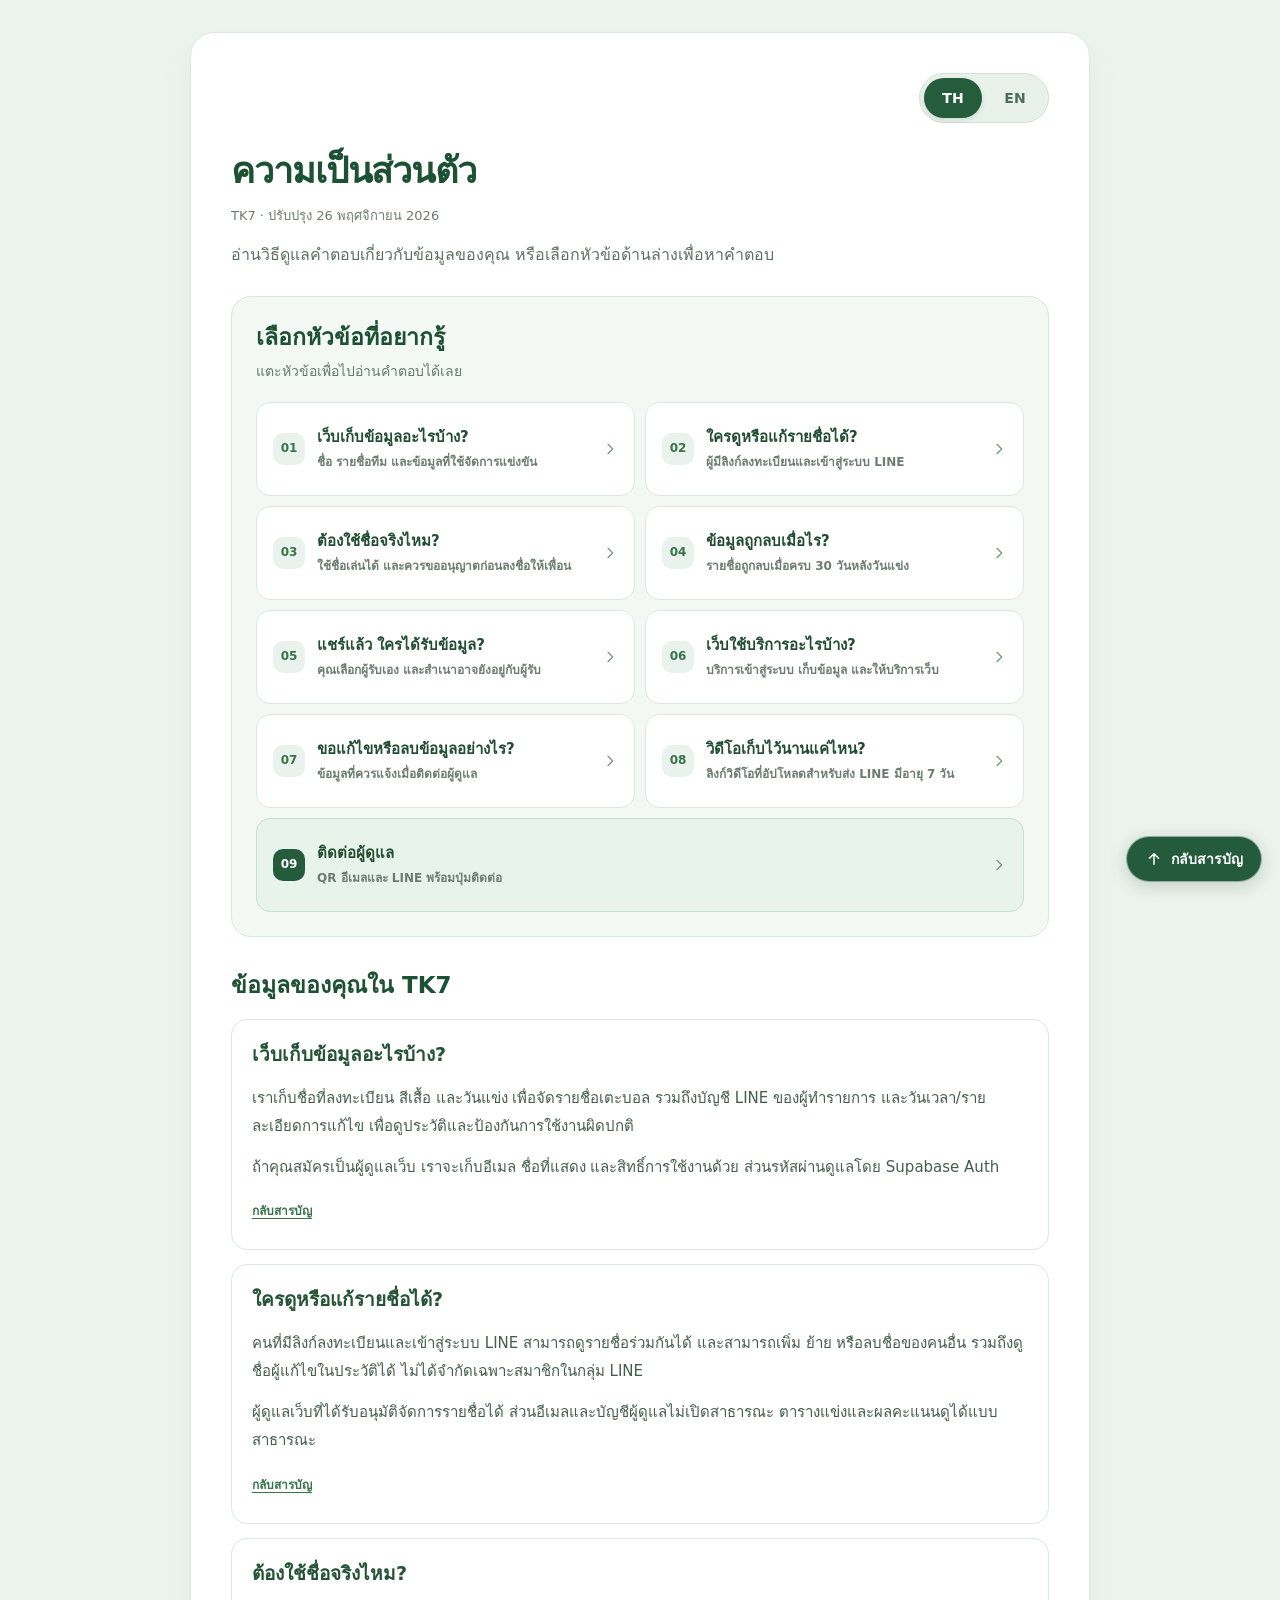
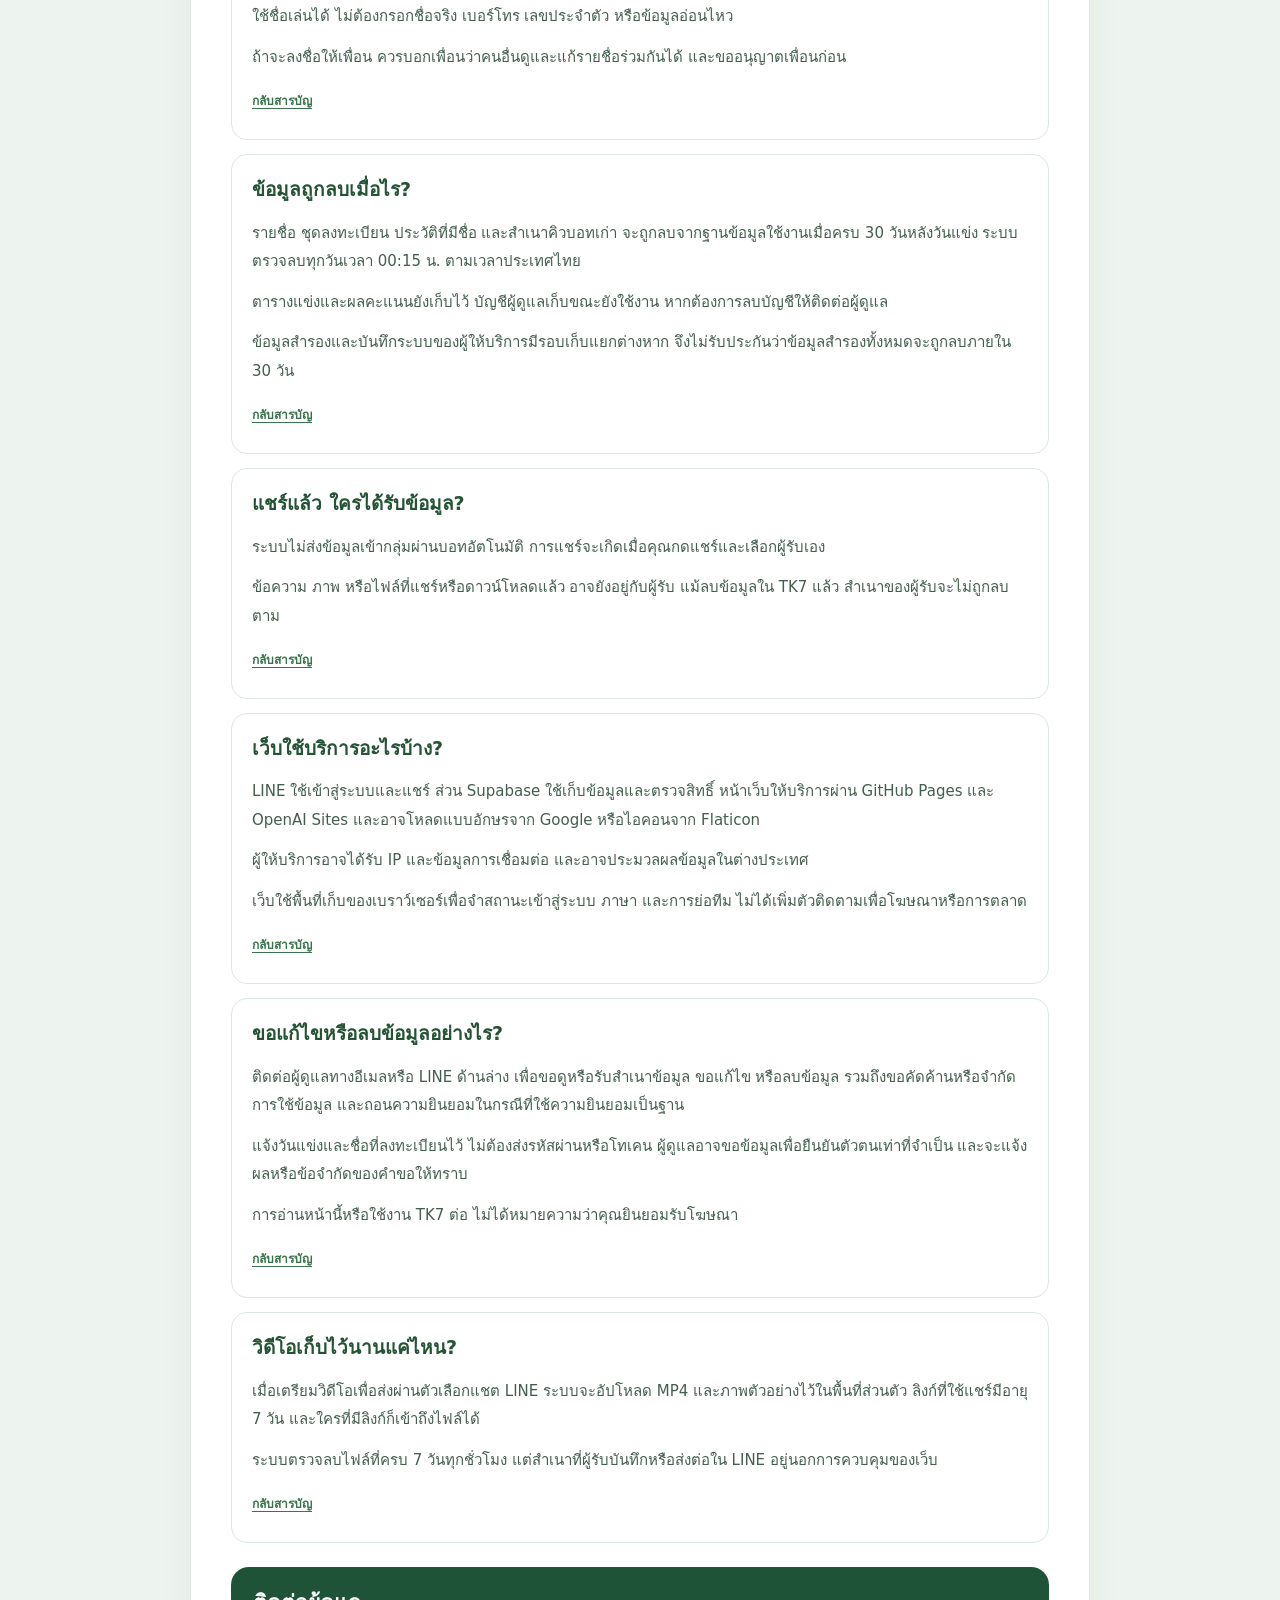
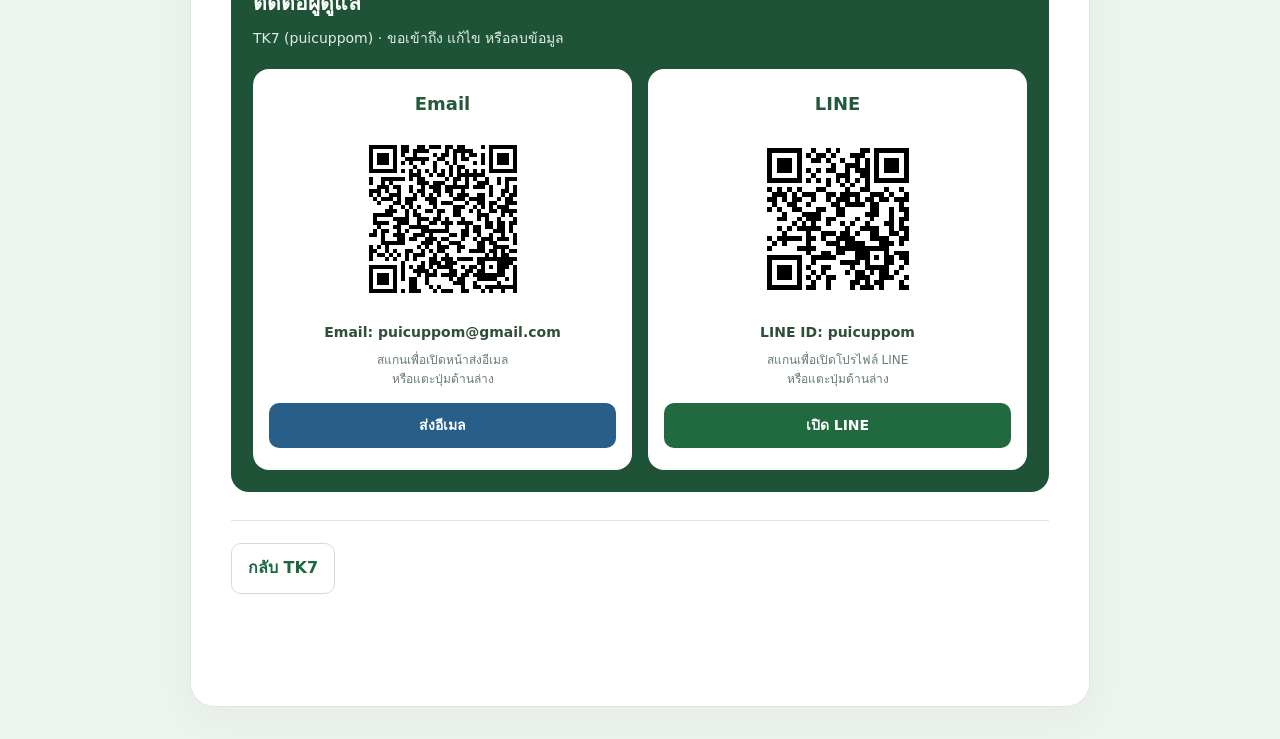
==== commit 434b89a3: "Restore original navigation icons and add privacy index shortcut for 7.0.1" ====
--- a/privacy.html
+++ b/privacy.html
@@ -13,12 +13,13 @@
 
 .privacy-index{padding:24px;margin:26px 0 32px;background:#f4f8f5;border:1px solid #dae7de;border-radius:20px;scroll-margin-top:18px}.privacy-index h2{margin:0;font-size:23px}.toc-intro{font-size:14px;color:#657b6c;margin:6px 0 18px}.privacy-toc{display:grid;grid-template-columns:repeat(2,minmax(0,1fr));gap:10px;margin:0}.privacy-toc>a{display:flex;align-items:center;gap:12px;min-height:94px;margin:0;padding:16px;background:#fff;border:1px solid #dce7df;border-radius:14px;color:#224d33;text-decoration:none;transition:border-color .15s,background .15s}.privacy-toc>a:hover{background:#edf6ef;border-color:#83ab90}.toc-number{display:grid;place-items:center;flex:none;width:32px;height:32px;border-radius:10px;background:#e9f2ec;color:#39734b;font-size:12px;font-weight:700}.toc-copy{display:grid;gap:5px;min-width:0}.toc-copy strong{font-size:15px;font-weight:650;line-height:1.5}.toc-copy>span{font-size:12px;line-height:1.6;color:#6b7d71}.privacy-toc svg{width:16px;height:16px;margin-left:auto;flex:none;color:#779782}.privacy-toc>.toc-contact{grid-column:1/-1;background:#e8f3ec;border-color:#c7dfce}.privacy-toc>.toc-contact .toc-number{background:#245b3d;color:#fff}.privacy-topic{scroll-margin-top:20px}.privacy-topic h3{font-size:19px;line-height:1.55;margin:0 0 14px;color:#245335}.topic-answer{font-size:15px;line-height:1.9;color:#445e4d}.topic-back{display:inline-flex;align-items:center;min-height:36px;margin-top:12px;font-size:12px;font-weight:600;color:#39744c}.privacy-topic:focus{outline:2px solid #8ab699;outline-offset:3px}@media(max-width:640px){.privacy-index{padding:18px 14px}.privacy-toc{grid-template-columns:1fr}.privacy-toc>a{min-height:80px;padding:14px}.privacy-index h2{font-size:21px}.privacy-topic h3{font-size:18px}}@media(prefers-reduced-motion:reduce){.privacy-toc>a{transition:none}}
 .topic-answer p{margin:0 0 12px}.topic-answer p:last-child{margin-bottom:0}
+main{padding-bottom:96px}.privacy-to-top{position:fixed;right:max(18px,env(safe-area-inset-right));bottom:calc(18px + env(safe-area-inset-bottom));z-index:20;display:inline-flex;align-items:center;justify-content:center;gap:8px;min-height:46px;padding:11px 18px;border:1px solid #ffffff80;border-radius:999px;background:#245b3d;color:#fff;text-decoration:none;font-size:14px;font-weight:600;line-height:1.5;box-shadow:0 4px 18px #173b2630}.privacy-to-top svg{width:18px;height:18px;flex:none}.privacy-to-top:hover{background:#1a472e}.privacy-to-top:focus-visible{outline:3px solid #edaa44;outline-offset:3px}@media(max-width:600px){main{padding-bottom:90px}.privacy-to-top{right:14px;bottom:calc(14px + env(safe-area-inset-bottom));min-height:44px;padding:10px 16px}}
 </style>
 </head>
 <body><main>
 <input class="language-radio" type="radio" name="privacy-language" id="privacy-th" checked aria-label="ภาษาไทย"><input class="language-radio" type="radio" name="privacy-language" id="privacy-en" aria-label="English"><div class="language-switch" role="group" aria-label="ภาษา / Language"><label for="privacy-th">TH</label><label for="privacy-en">EN</label></div>
 <h1><span class="lang-th" lang="th">ความเป็นส่วนตัว</span><span class="lang-en" lang="en">Privacy</span></h1>
-<small><span class="lang-th" lang="th">TK7 · ปรับปรุง 26 พฤศจิกายน 2026</span><span class="lang-en" lang="en">TK7 · Updated 26 November 2026</span></small><p class="privacy-lead"><span class="lang-th" lang="th">อ่านวิธีดูแลคำตอบเกี่ยวกับข้อมูลของคุณ หรือเลือกหัวข้อด้านล่างเพื่อหาคำตอบ</span><span class="lang-en" lang="en">Learn how TK7 handles your information, or choose a topic below to find an answer.</span></p><div id="privacy-index" class="privacy-index"><section class="lang-th" lang="th"><h2 id="toc-heading-th">เลือกหัวข้อที่อยากรู้</h2><p class="toc-intro">แตะหัวข้อเพื่อไปอ่านคำตอบได้เลย</p><nav class="privacy-toc" aria-labelledby="toc-heading-th"><a href="#privacy-data-th"><span class="toc-number">01</span><span class="toc-copy"><strong>เว็บเก็บข้อมูลอะไรบ้าง?</strong><span>ชื่อ รายชื่อทีม และข้อมูลที่ใช้จัดการแข่งขัน</span></span><svg viewBox="0 0 24 24" aria-hidden="true"><path d="m9 5 7 7-7 7" fill="none" stroke="currentColor" stroke-width="2" stroke-linecap="round" stroke-linejoin="round"/></svg></a><a href="#privacy-access-th"><span class="toc-number">02</span><span class="toc-copy"><strong>ใครดูหรือแก้รายชื่อได้?</strong><span>ผู้มีลิงก์ลงทะเบียนและเข้าสู่ระบบ LINE</span></span><svg viewBox="0 0 24 24" aria-hidden="true"><path d="m9 5 7 7-7 7" fill="none" stroke="currentColor" stroke-width="2" stroke-linecap="round" stroke-linejoin="round"/></svg></a><a href="#privacy-names-th"><span class="toc-number">03</span><span class="toc-copy"><strong>ต้องใช้ชื่อจริงไหม?</strong><span>ใช้ชื่อเล่นได้ และควรขออนุญาตก่อนลงชื่อให้เพื่อน</span></span><svg viewBox="0 0 24 24" aria-hidden="true"><path d="m9 5 7 7-7 7" fill="none" stroke="currentColor" stroke-width="2" stroke-linecap="round" stroke-linejoin="round"/></svg></a><a href="#privacy-retention-th"><span class="toc-number">04</span><span class="toc-copy"><strong>ข้อมูลถูกลบเมื่อไร?</strong><span>รายชื่อถูกลบเมื่อครบ 30 วันหลังวันแข่ง</span></span><svg viewBox="0 0 24 24" aria-hidden="true"><path d="m9 5 7 7-7 7" fill="none" stroke="currentColor" stroke-width="2" stroke-linecap="round" stroke-linejoin="round"/></svg></a><a href="#privacy-sharing-th"><span class="toc-number">05</span><span class="toc-copy"><strong>แชร์แล้ว ใครได้รับข้อมูล?</strong><span>คุณเลือกผู้รับเอง และสำเนาอาจยังอยู่กับผู้รับ</span></span><svg viewBox="0 0 24 24" aria-hidden="true"><path d="m9 5 7 7-7 7" fill="none" stroke="currentColor" stroke-width="2" stroke-linecap="round" stroke-linejoin="round"/></svg></a><a href="#privacy-services-th"><span class="toc-number">06</span><span class="toc-copy"><strong>เว็บใช้บริการอะไรบ้าง?</strong><span>บริการเข้าสู่ระบบ เก็บข้อมูล และให้บริการเว็บ</span></span><svg viewBox="0 0 24 24" aria-hidden="true"><path d="m9 5 7 7-7 7" fill="none" stroke="currentColor" stroke-width="2" stroke-linecap="round" stroke-linejoin="round"/></svg></a><a href="#privacy-requests-th"><span class="toc-number">07</span><span class="toc-copy"><strong>ขอแก้ไขหรือลบข้อมูลอย่างไร?</strong><span>ข้อมูลที่ควรแจ้งเมื่อติดต่อผู้ดูแล</span></span><svg viewBox="0 0 24 24" aria-hidden="true"><path d="m9 5 7 7-7 7" fill="none" stroke="currentColor" stroke-width="2" stroke-linecap="round" stroke-linejoin="round"/></svg></a><a href="#privacy-videos-th"><span class="toc-number">08</span><span class="toc-copy"><strong>วิดีโอเก็บไว้นานแค่ไหน?</strong><span>ลิงก์วิดีโอที่อัปโหลดสำหรับส่ง LINE มีอายุ 7 วัน</span></span><svg viewBox="0 0 24 24" aria-hidden="true"><path d="m9 5 7 7-7 7" fill="none" stroke="currentColor" stroke-width="2" stroke-linecap="round" stroke-linejoin="round"/></svg></a><a class="toc-contact" href="#privacy-contact"><span class="toc-number">09</span><span class="toc-copy"><strong>ติดต่อผู้ดูแล</strong><span>QR อีเมลและ LINE พร้อมปุ่มติดต่อ</span></span><svg viewBox="0 0 24 24" aria-hidden="true"><path d="m9 5 7 7-7 7" fill="none" stroke="currentColor" stroke-width="2" stroke-linecap="round" stroke-linejoin="round"/></svg></a></nav></section><section class="lang-en" lang="en"><h2 id="toc-heading-en">Find a topic</h2><p class="toc-intro">Choose a topic to jump to the answer.</p><nav class="privacy-toc" aria-labelledby="toc-heading-en"><a href="#privacy-data-en"><span class="toc-number">01</span><span class="toc-copy"><strong>What information do we keep?</strong><span>Player names, teams and match information</span></span><svg viewBox="0 0 24 24" aria-hidden="true"><path d="m9 5 7 7-7 7" fill="none" stroke="currentColor" stroke-width="2" stroke-linecap="round" stroke-linejoin="round"/></svg></a><a href="#privacy-access-en"><span class="toc-number">02</span><span class="toc-copy"><strong>Who can see or edit the roster?</strong><span>Access through the registration link and LINE</span></span><svg viewBox="0 0 24 24" aria-hidden="true"><path d="m9 5 7 7-7 7" fill="none" stroke="currentColor" stroke-width="2" stroke-linecap="round" stroke-linejoin="round"/></svg></a><a href="#privacy-names-en"><span class="toc-number">03</span><span class="toc-copy"><strong>Do I need my real name?</strong><span>Nicknames and adding friends to the roster</span></span><svg viewBox="0 0 24 24" aria-hidden="true"><path d="m9 5 7 7-7 7" fill="none" stroke="currentColor" stroke-width="2" stroke-linecap="round" stroke-linejoin="round"/></svg></a><a href="#privacy-retention-en"><span class="toc-number">04</span><span class="toc-copy"><strong>When is information deleted?</strong><span>Roster deletion 30 days after the match</span></span><svg viewBox="0 0 24 24" aria-hidden="true"><path d="m9 5 7 7-7 7" fill="none" stroke="currentColor" stroke-width="2" stroke-linecap="round" stroke-linejoin="round"/></svg></a><a href="#privacy-sharing-en"><span class="toc-number">05</span><span class="toc-copy"><strong>What happens when I share?</strong><span>You choose recipients; they may keep copies</span></span><svg viewBox="0 0 24 24" aria-hidden="true"><path d="m9 5 7 7-7 7" fill="none" stroke="currentColor" stroke-width="2" stroke-linecap="round" stroke-linejoin="round"/></svg></a><a href="#privacy-services-en"><span class="toc-number">06</span><span class="toc-copy"><strong>Which services does TK7 use?</strong><span>Sign-in, storage and website providers</span></span><svg viewBox="0 0 24 24" aria-hidden="true"><path d="m9 5 7 7-7 7" fill="none" stroke="currentColor" stroke-width="2" stroke-linecap="round" stroke-linejoin="round"/></svg></a><a href="#privacy-requests-en"><span class="toc-number">07</span><span class="toc-copy"><strong>How do I change or delete my data?</strong><span>What to include when contacting us</span></span><svg viewBox="0 0 24 24" aria-hidden="true"><path d="m9 5 7 7-7 7" fill="none" stroke="currentColor" stroke-width="2" stroke-linecap="round" stroke-linejoin="round"/></svg></a><a href="#privacy-videos-en"><span class="toc-number">08</span><span class="toc-copy"><strong>How long are videos available?</strong><span>Uploaded LINE video links expire after 7 days</span></span><svg viewBox="0 0 24 24" aria-hidden="true"><path d="m9 5 7 7-7 7" fill="none" stroke="currentColor" stroke-width="2" stroke-linecap="round" stroke-linejoin="round"/></svg></a><a class="toc-contact" href="#privacy-contact"><span class="toc-number">09</span><span class="toc-copy"><strong>Contact the operator</strong><span>Email and LINE QR codes and contact buttons</span></span><svg viewBox="0 0 24 24" aria-hidden="true"><path d="m9 5 7 7-7 7" fill="none" stroke="currentColor" stroke-width="2" stroke-linecap="round" stroke-linejoin="round"/></svg></a></nav></section></div>
+<small><span class="lang-th" lang="th">TK7 · ปรับปรุง 26 พฤศจิกายน 2026</span><span class="lang-en" lang="en">TK7 · Updated 26 November 2026</span></small><p class="privacy-lead"><span class="lang-th" lang="th">อ่านวิธีดูแลคำตอบเกี่ยวกับข้อมูลของคุณ หรือเลือกหัวข้อด้านล่างเพื่อหาคำตอบ</span><span class="lang-en" lang="en">Learn how TK7 handles your information, or choose a topic below to find an answer.</span></p><div id="privacy-index" class="privacy-index" tabindex="-1"><section class="lang-th" lang="th"><h2 id="toc-heading-th">เลือกหัวข้อที่อยากรู้</h2><p class="toc-intro">แตะหัวข้อเพื่อไปอ่านคำตอบได้เลย</p><nav class="privacy-toc" aria-labelledby="toc-heading-th"><a href="#privacy-data-th"><span class="toc-number">01</span><span class="toc-copy"><strong>เว็บเก็บข้อมูลอะไรบ้าง?</strong><span>ชื่อ รายชื่อทีม และข้อมูลที่ใช้จัดการแข่งขัน</span></span><svg viewBox="0 0 24 24" aria-hidden="true"><path d="m9 5 7 7-7 7" fill="none" stroke="currentColor" stroke-width="2" stroke-linecap="round" stroke-linejoin="round"/></svg></a><a href="#privacy-access-th"><span class="toc-number">02</span><span class="toc-copy"><strong>ใครดูหรือแก้รายชื่อได้?</strong><span>ผู้มีลิงก์ลงทะเบียนและเข้าสู่ระบบ LINE</span></span><svg viewBox="0 0 24 24" aria-hidden="true"><path d="m9 5 7 7-7 7" fill="none" stroke="currentColor" stroke-width="2" stroke-linecap="round" stroke-linejoin="round"/></svg></a><a href="#privacy-names-th"><span class="toc-number">03</span><span class="toc-copy"><strong>ต้องใช้ชื่อจริงไหม?</strong><span>ใช้ชื่อเล่นได้ และควรขออนุญาตก่อนลงชื่อให้เพื่อน</span></span><svg viewBox="0 0 24 24" aria-hidden="true"><path d="m9 5 7 7-7 7" fill="none" stroke="currentColor" stroke-width="2" stroke-linecap="round" stroke-linejoin="round"/></svg></a><a href="#privacy-retention-th"><span class="toc-number">04</span><span class="toc-copy"><strong>ข้อมูลถูกลบเมื่อไร?</strong><span>รายชื่อถูกลบเมื่อครบ 30 วันหลังวันแข่ง</span></span><svg viewBox="0 0 24 24" aria-hidden="true"><path d="m9 5 7 7-7 7" fill="none" stroke="currentColor" stroke-width="2" stroke-linecap="round" stroke-linejoin="round"/></svg></a><a href="#privacy-sharing-th"><span class="toc-number">05</span><span class="toc-copy"><strong>แชร์แล้ว ใครได้รับข้อมูล?</strong><span>คุณเลือกผู้รับเอง และสำเนาอาจยังอยู่กับผู้รับ</span></span><svg viewBox="0 0 24 24" aria-hidden="true"><path d="m9 5 7 7-7 7" fill="none" stroke="currentColor" stroke-width="2" stroke-linecap="round" stroke-linejoin="round"/></svg></a><a href="#privacy-services-th"><span class="toc-number">06</span><span class="toc-copy"><strong>เว็บใช้บริการอะไรบ้าง?</strong><span>บริการเข้าสู่ระบบ เก็บข้อมูล และให้บริการเว็บ</span></span><svg viewBox="0 0 24 24" aria-hidden="true"><path d="m9 5 7 7-7 7" fill="none" stroke="currentColor" stroke-width="2" stroke-linecap="round" stroke-linejoin="round"/></svg></a><a href="#privacy-requests-th"><span class="toc-number">07</span><span class="toc-copy"><strong>ขอแก้ไขหรือลบข้อมูลอย่างไร?</strong><span>ข้อมูลที่ควรแจ้งเมื่อติดต่อผู้ดูแล</span></span><svg viewBox="0 0 24 24" aria-hidden="true"><path d="m9 5 7 7-7 7" fill="none" stroke="currentColor" stroke-width="2" stroke-linecap="round" stroke-linejoin="round"/></svg></a><a href="#privacy-videos-th"><span class="toc-number">08</span><span class="toc-copy"><strong>วิดีโอเก็บไว้นานแค่ไหน?</strong><span>ลิงก์วิดีโอที่อัปโหลดสำหรับส่ง LINE มีอายุ 7 วัน</span></span><svg viewBox="0 0 24 24" aria-hidden="true"><path d="m9 5 7 7-7 7" fill="none" stroke="currentColor" stroke-width="2" stroke-linecap="round" stroke-linejoin="round"/></svg></a><a class="toc-contact" href="#privacy-contact"><span class="toc-number">09</span><span class="toc-copy"><strong>ติดต่อผู้ดูแล</strong><span>QR อีเมลและ LINE พร้อมปุ่มติดต่อ</span></span><svg viewBox="0 0 24 24" aria-hidden="true"><path d="m9 5 7 7-7 7" fill="none" stroke="currentColor" stroke-width="2" stroke-linecap="round" stroke-linejoin="round"/></svg></a></nav></section><section class="lang-en" lang="en"><h2 id="toc-heading-en">Find a topic</h2><p class="toc-intro">Choose a topic to jump to the answer.</p><nav class="privacy-toc" aria-labelledby="toc-heading-en"><a href="#privacy-data-en"><span class="toc-number">01</span><span class="toc-copy"><strong>What information do we keep?</strong><span>Player names, teams and match information</span></span><svg viewBox="0 0 24 24" aria-hidden="true"><path d="m9 5 7 7-7 7" fill="none" stroke="currentColor" stroke-width="2" stroke-linecap="round" stroke-linejoin="round"/></svg></a><a href="#privacy-access-en"><span class="toc-number">02</span><span class="toc-copy"><strong>Who can see or edit the roster?</strong><span>Access through the registration link and LINE</span></span><svg viewBox="0 0 24 24" aria-hidden="true"><path d="m9 5 7 7-7 7" fill="none" stroke="currentColor" stroke-width="2" stroke-linecap="round" stroke-linejoin="round"/></svg></a><a href="#privacy-names-en"><span class="toc-number">03</span><span class="toc-copy"><strong>Do I need my real name?</strong><span>Nicknames and adding friends to the roster</span></span><svg viewBox="0 0 24 24" aria-hidden="true"><path d="m9 5 7 7-7 7" fill="none" stroke="currentColor" stroke-width="2" stroke-linecap="round" stroke-linejoin="round"/></svg></a><a href="#privacy-retention-en"><span class="toc-number">04</span><span class="toc-copy"><strong>When is information deleted?</strong><span>Roster deletion 30 days after the match</span></span><svg viewBox="0 0 24 24" aria-hidden="true"><path d="m9 5 7 7-7 7" fill="none" stroke="currentColor" stroke-width="2" stroke-linecap="round" stroke-linejoin="round"/></svg></a><a href="#privacy-sharing-en"><span class="toc-number">05</span><span class="toc-copy"><strong>What happens when I share?</strong><span>You choose recipients; they may keep copies</span></span><svg viewBox="0 0 24 24" aria-hidden="true"><path d="m9 5 7 7-7 7" fill="none" stroke="currentColor" stroke-width="2" stroke-linecap="round" stroke-linejoin="round"/></svg></a><a href="#privacy-services-en"><span class="toc-number">06</span><span class="toc-copy"><strong>Which services does TK7 use?</strong><span>Sign-in, storage and website providers</span></span><svg viewBox="0 0 24 24" aria-hidden="true"><path d="m9 5 7 7-7 7" fill="none" stroke="currentColor" stroke-width="2" stroke-linecap="round" stroke-linejoin="round"/></svg></a><a href="#privacy-requests-en"><span class="toc-number">07</span><span class="toc-copy"><strong>How do I change or delete my data?</strong><span>What to include when contacting us</span></span><svg viewBox="0 0 24 24" aria-hidden="true"><path d="m9 5 7 7-7 7" fill="none" stroke="currentColor" stroke-width="2" stroke-linecap="round" stroke-linejoin="round"/></svg></a><a href="#privacy-videos-en"><span class="toc-number">08</span><span class="toc-copy"><strong>How long are videos available?</strong><span>Uploaded LINE video links expire after 7 days</span></span><svg viewBox="0 0 24 24" aria-hidden="true"><path d="m9 5 7 7-7 7" fill="none" stroke="currentColor" stroke-width="2" stroke-linecap="round" stroke-linejoin="round"/></svg></a><a class="toc-contact" href="#privacy-contact"><span class="toc-number">09</span><span class="toc-copy"><strong>Contact the operator</strong><span>Email and LINE QR codes and contact buttons</span></span><svg viewBox="0 0 24 24" aria-hidden="true"><path d="m9 5 7 7-7 7" fill="none" stroke="currentColor" stroke-width="2" stroke-linecap="round" stroke-linejoin="round"/></svg></a></nav></section></div>
 
 <section class="lang-th" lang="th" aria-labelledby="thai"><h2 id="thai">ข้อมูลของคุณใน TK7</h2>
 <ul>
@@ -44,4 +45,5 @@
 <span class="contact-value">Email: puicuppom@gmail.com</span><p class="contact-caption"><span class="lang-th" lang="th">สแกนเพื่อเปิดหน้าส่งอีเมล<br>หรือแตะปุ่มด้านล่าง</span><span class="lang-en" lang="en">Scan to compose an email<br>or tap the button below</span></p><a class="contact-action email-action" href="mailto:puicuppom@gmail.com?subject=TK7%20personal%20data%20request"><span class="lang-th" lang="th">ส่งอีเมล</span><span class="lang-en" lang="en">Send email</span></a></article><article class="contact-card"><h3>LINE</h3><svg role="img" aria-label="QR เพิ่มเพื่อน LINE puicuppom" xmlns="http://www.w3.org/2000/svg" viewBox="0 0 37 37" shape-rendering="crispEdges"><path fill="#ffffff" d="M0 0h37v37H0z"/><path stroke="#000000" d="M4 4.5h7m2 0h1m2 0h1m1 0h1m4 0h2m1 0h7M4 5.5h1m5 0h1m1 0h1m1 0h2m1 0h1m3 0h3m2 0h1m5 0h1M4 6.5h1m1 0h3m1 0h1m2 0h2m1 0h1m2 0h1m2 0h1m1 0h1m1 0h1m1 0h3m1 0h1M4 7.5h1m1 0h3m1 0h1m6 0h1m2 0h3m1 0h1m1 0h1m1 0h3m1 0h1M4 8.5h1m1 0h3m1 0h1m1 0h1m1 0h1m1 0h2m2 0h1m1 0h3m1 0h1m1 0h3m1 0h1M4 9.5h1m5 0h1m2 0h1m4 0h3m2 0h2m1 0h1m5 0h1M4 10.5h7m1 0h1m1 0h1m1 0h1m1 0h1m1 0h1m1 0h1m1 0h1m1 0h7M16 11.5h1m2 0h1m1 0h1m2 0h1M4 12.5h1m1 0h1m1 0h1m1 0h1m3 0h2m4 0h1m2 0h2m3 0h1m2 0h1M5 13.5h3m1 0h1m1 0h3m2 0h2m1 0h4m2 0h3m1 0h1m2 0h1M4 14.5h2m1 0h1m1 0h2m2 0h1m2 0h1m1 0h3m1 0h1m1 0h2m1 0h2m1 0h3M5 15.5h1m2 0h2m2 0h1m4 0h2m1 0h4m1 0h2m4 0h1M4 16.5h1m1 0h1m2 0h2m3 0h2m2 0h2m5 0h2m2 0h1m1 0h2M7 17.5h1m3 0h4m3 0h2m4 0h3m2 0h1m2 0h1M6 18.5h2m2 0h1m1 0h3m1 0h2m4 0h1m2 0h1m3 0h1m1 0h2M9 19.5h1m1 0h1m1 0h1m2 0h1m2 0h1m1 0h1m2 0h1m3 0h2m1 0h1M6 20.5h1m1 0h1m1 0h5m5 0h1m2 0h4m2 0h1m1 0h2M7 21.5h1m4 0h1m2 0h3m1 0h2m1 0h1m2 0h2m2 0h2m1 0h1M4 22.5h1m1 0h5m1 0h2m1 0h1m2 0h4m3 0h4m2 0h2M5 23.5h1m1 0h1m4 0h1m3 0h3m1 0h4m3 0h3m1 0h1M4 24.5h1m5 0h4m4 0h11M12 25.5h1m2 0h2m1 0h2m2 0h3m3 0h1m1 0h3M4 26.5h7m2 0h5m4 0h3m1 0h1m1 0h2m1 0h2M4 27.5h1m5 0h1m2 0h1m5 0h4m1 0h1m3 0h2m2 0h1M4 28.5h1m1 0h3m1 0h1m1 0h1m2 0h2m4 0h1m2 0h5m2 0h1M4 29.5h1m1 0h3m1 0h1m2 0h1m1 0h1m4 0h1m1 0h2m1 0h1m1 0h2m1 0h1M4 30.5h1m1 0h3m1 0h1m1 0h1m1 0h1m1 0h2m4 0h3m2 0h3m2 0h1M4 31.5h1m5 0h1m2 0h1m2 0h1m4 0h2m1 0h1m1 0h2m3 0h1M4 32.5h7m1 0h2m2 0h1m4 0h1m1 0h3m1 0h1m3 0h2"/></svg>
 <span class="contact-value">LINE ID: puicuppom</span><p class="contact-caption"><span class="lang-th" lang="th">สแกนเพื่อเปิดโปรไฟล์ LINE<br>หรือแตะปุ่มด้านล่าง</span><span class="lang-en" lang="en">Scan to open the LINE profile<br>or tap the button below</span></p><a class="contact-action" href="https://line.me/ti/p/84BQH_9ysu" target="_blank" rel="noopener noreferrer"><span class="lang-th" lang="th">เปิด LINE</span><span class="lang-en" lang="en">Open LINE</span></a></article></div></section>
 <p class="privacy-footer"><a class="back-link" href="https://puimanagerfootball.github.io/TK7/" rel="noreferrer"><span class="lang-th" lang="th">กลับ TK7</span><span class="lang-en" lang="en">Back to TK7</span></a></p>
+<a class="privacy-to-top" href="#privacy-index"><svg viewBox="0 0 24 24" aria-hidden="true"><path d="m6 11 6-6 6 6M12 5v14" fill="none" stroke="currentColor" stroke-width="2" stroke-linecap="round" stroke-linejoin="round"/></svg><span class="lang-th" lang="th">กลับสารบัญ</span><span class="lang-en" lang="en">Back to topics</span></a>
 </main></body></html>
